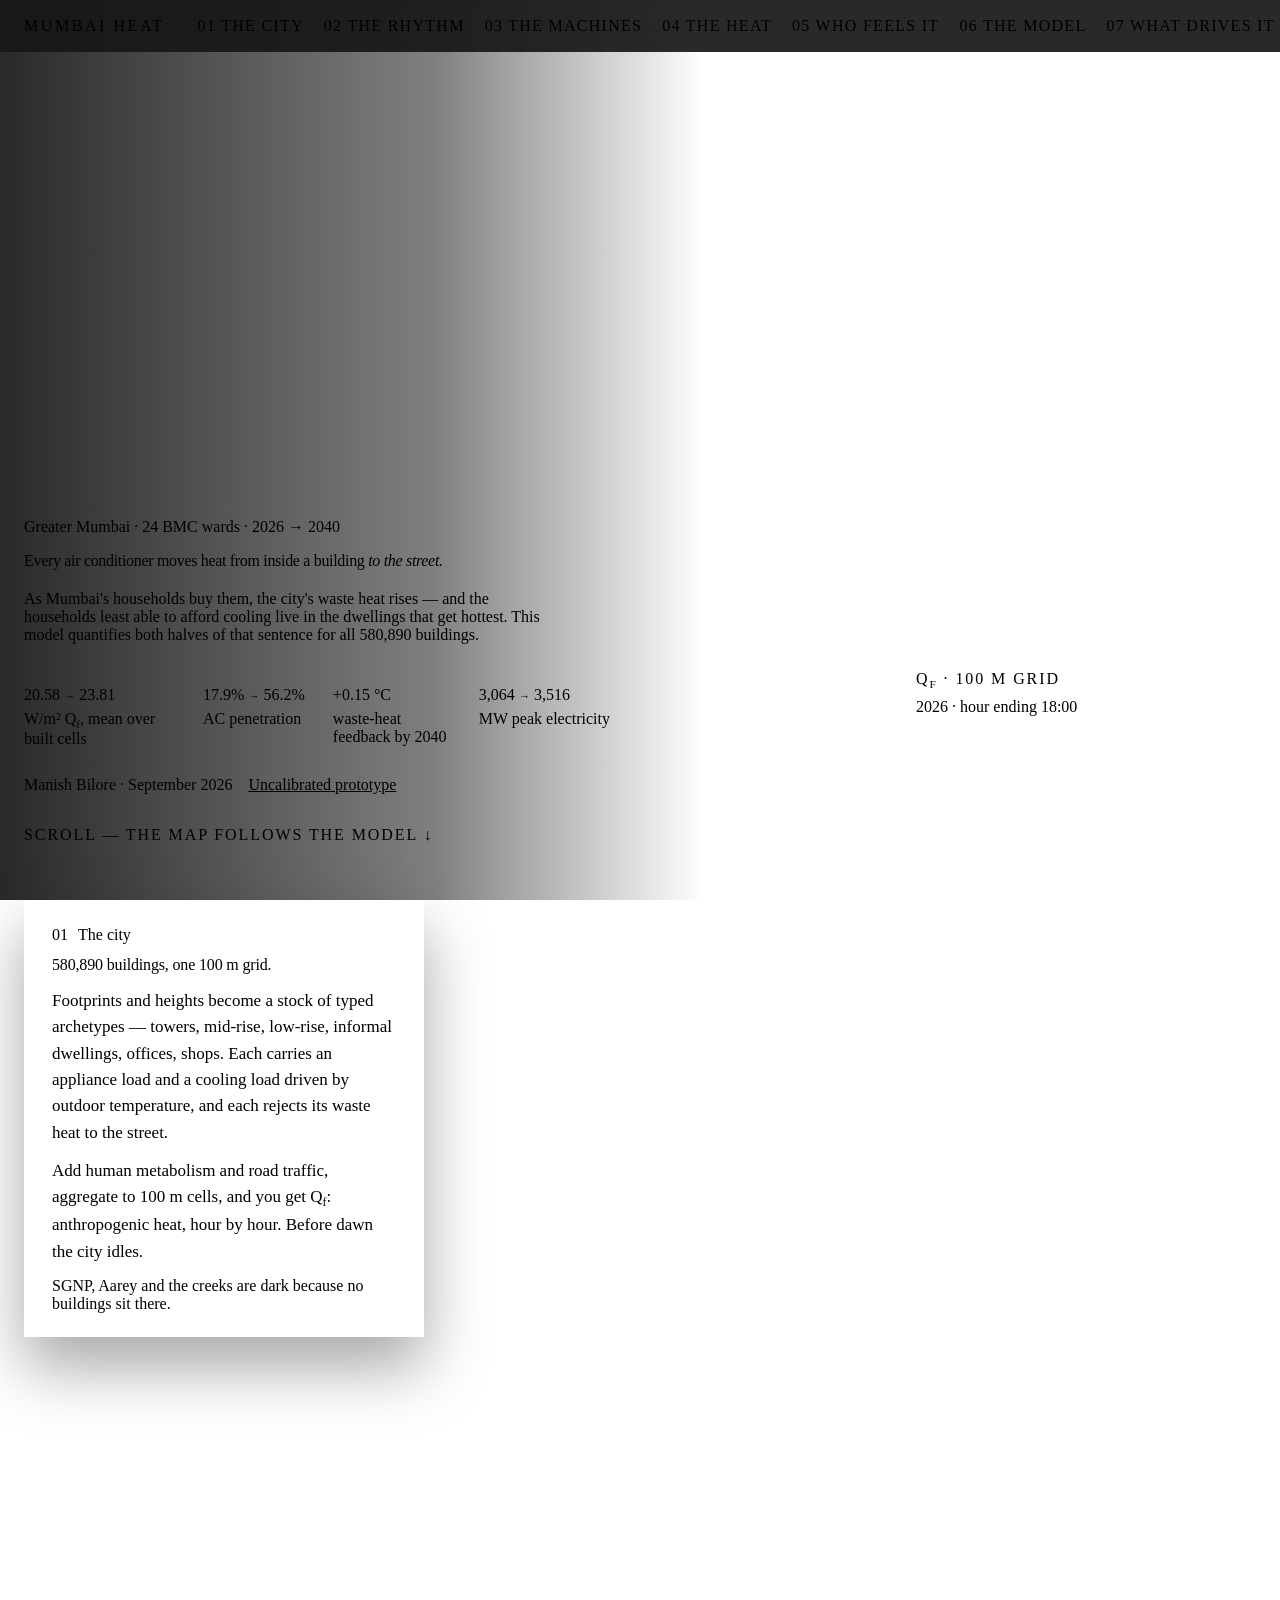
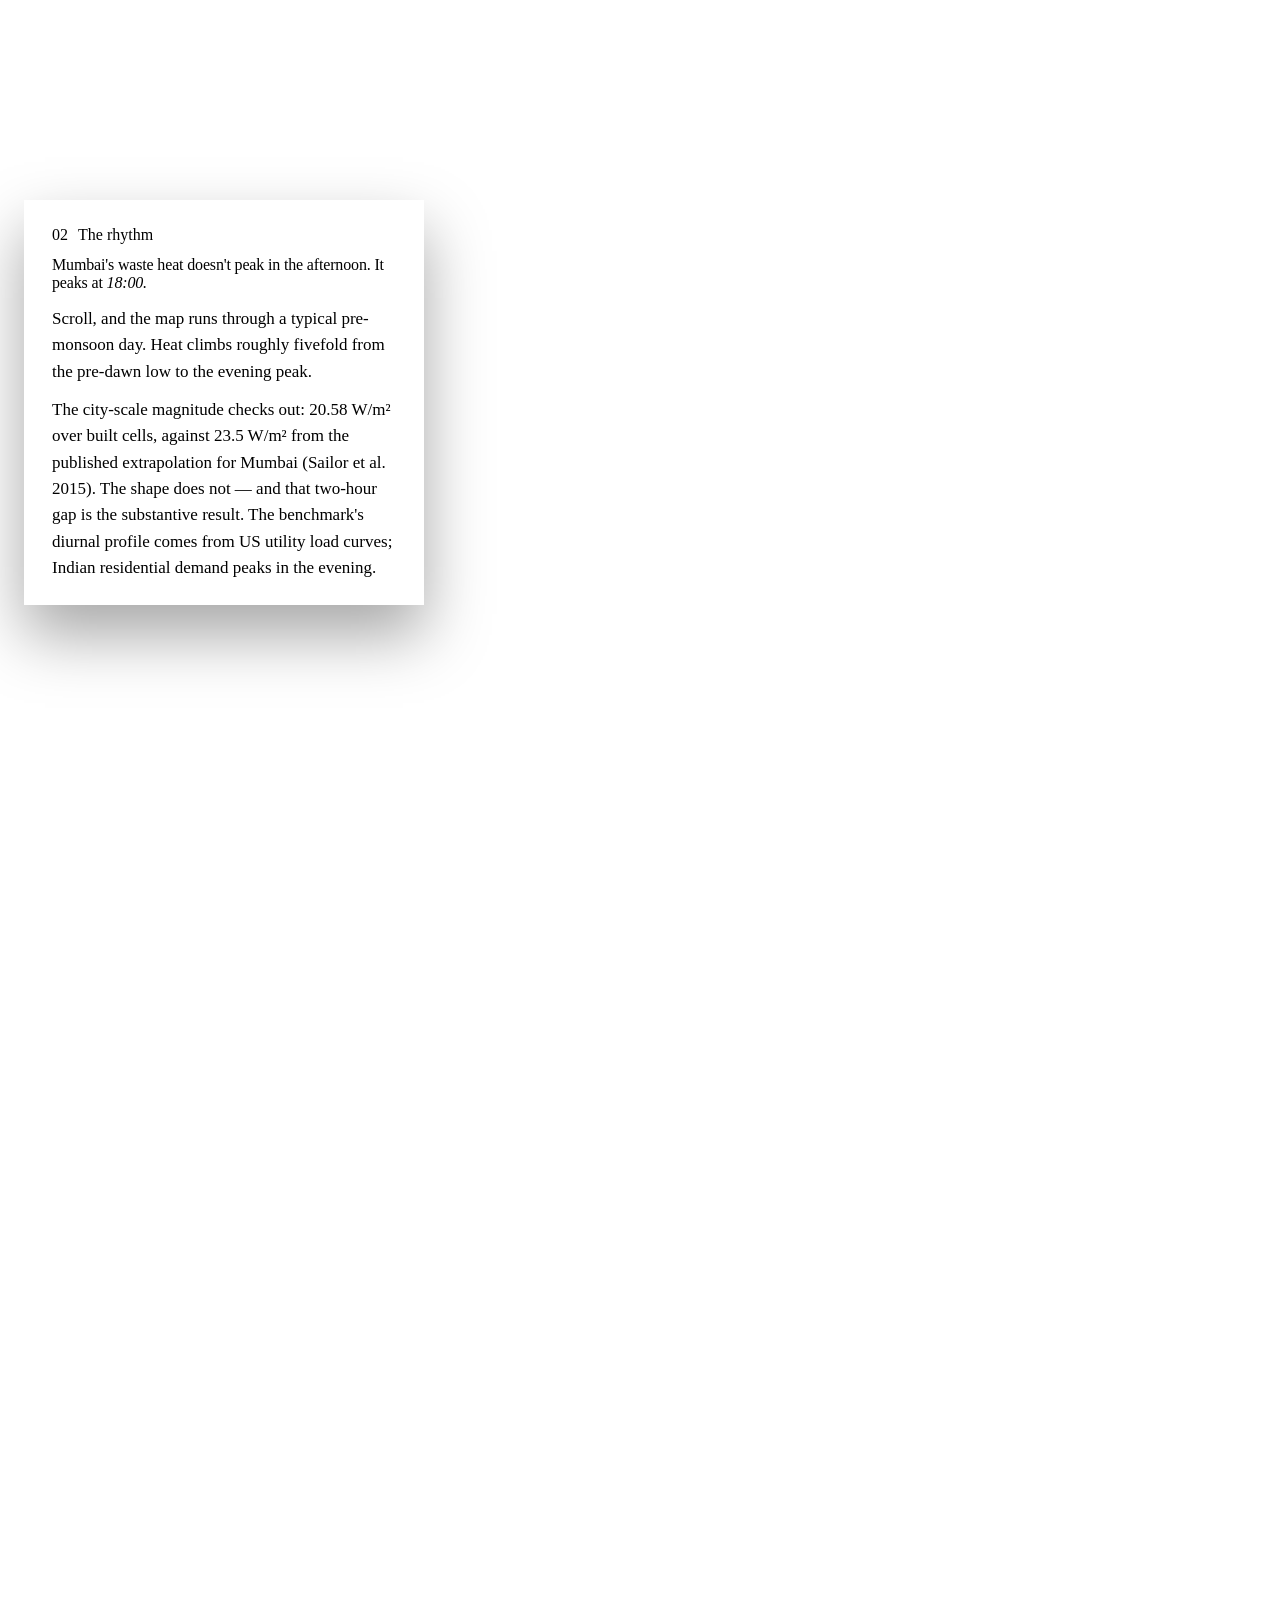
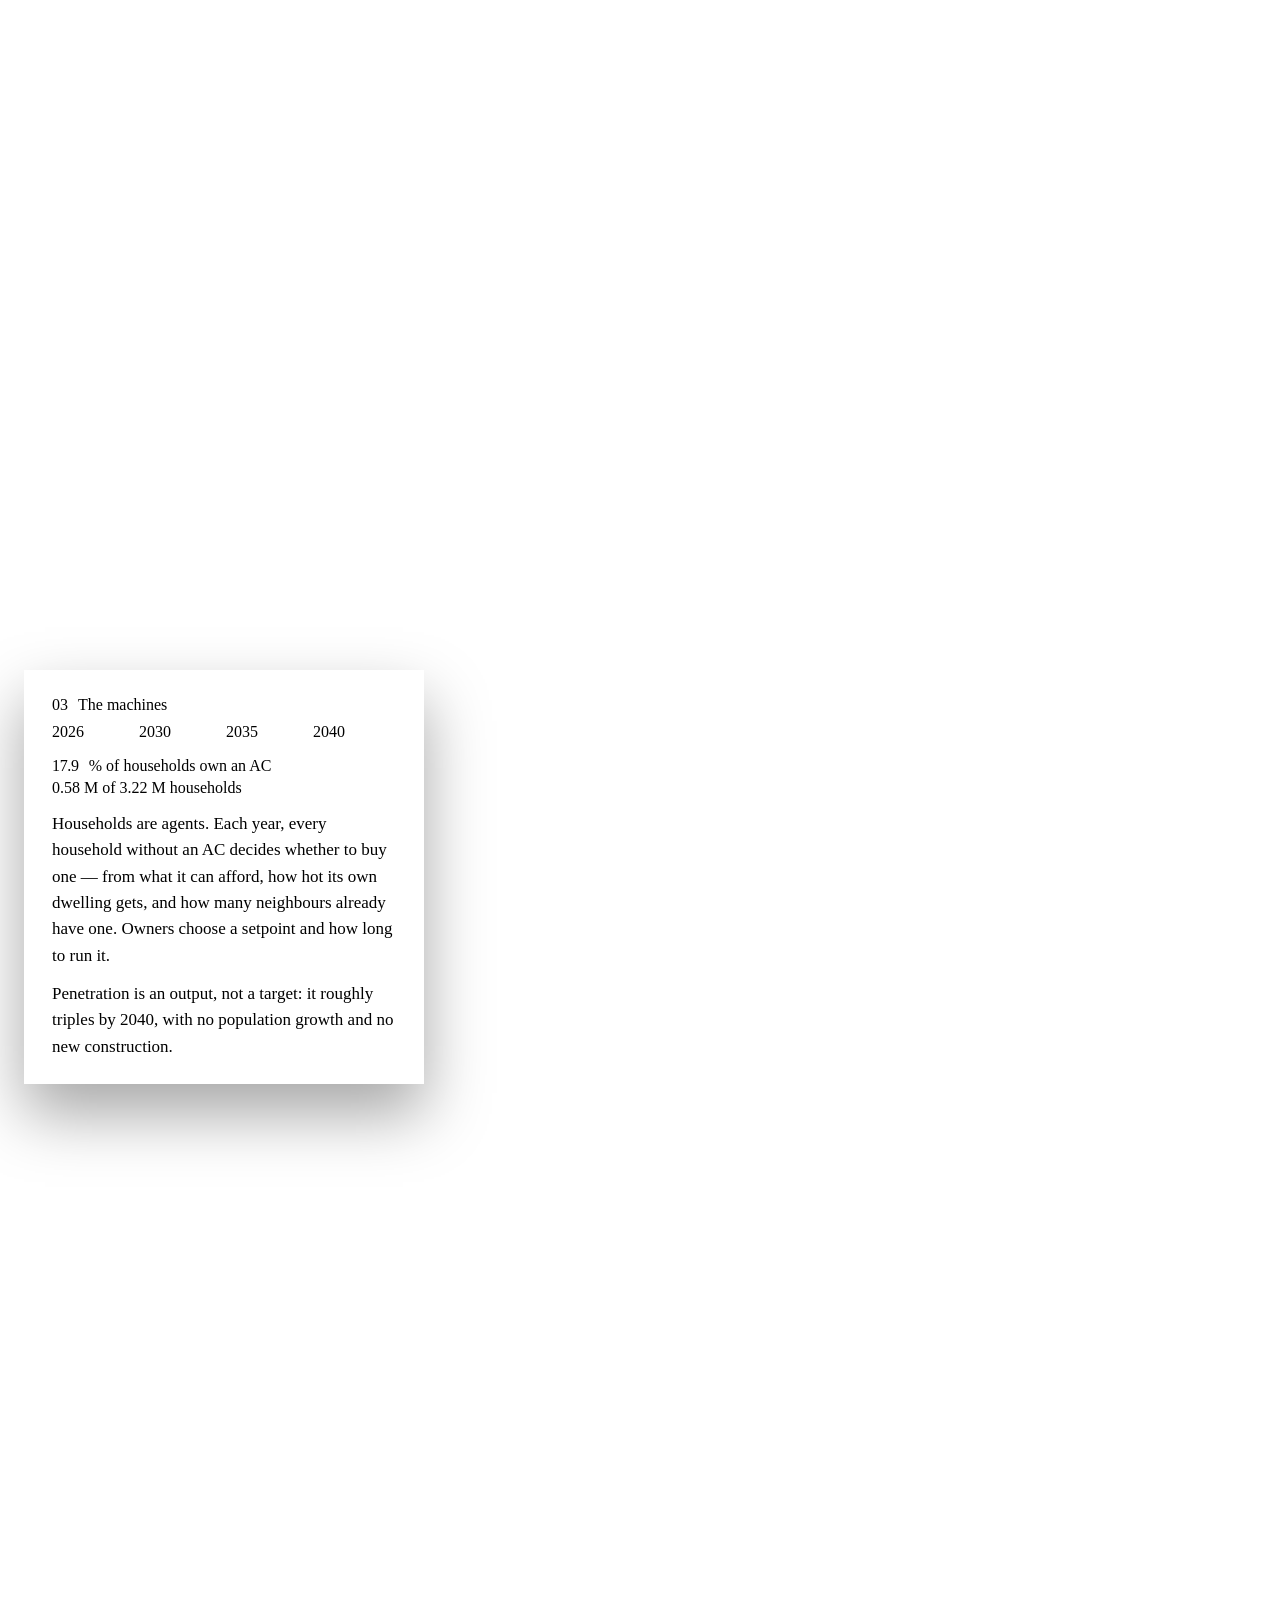
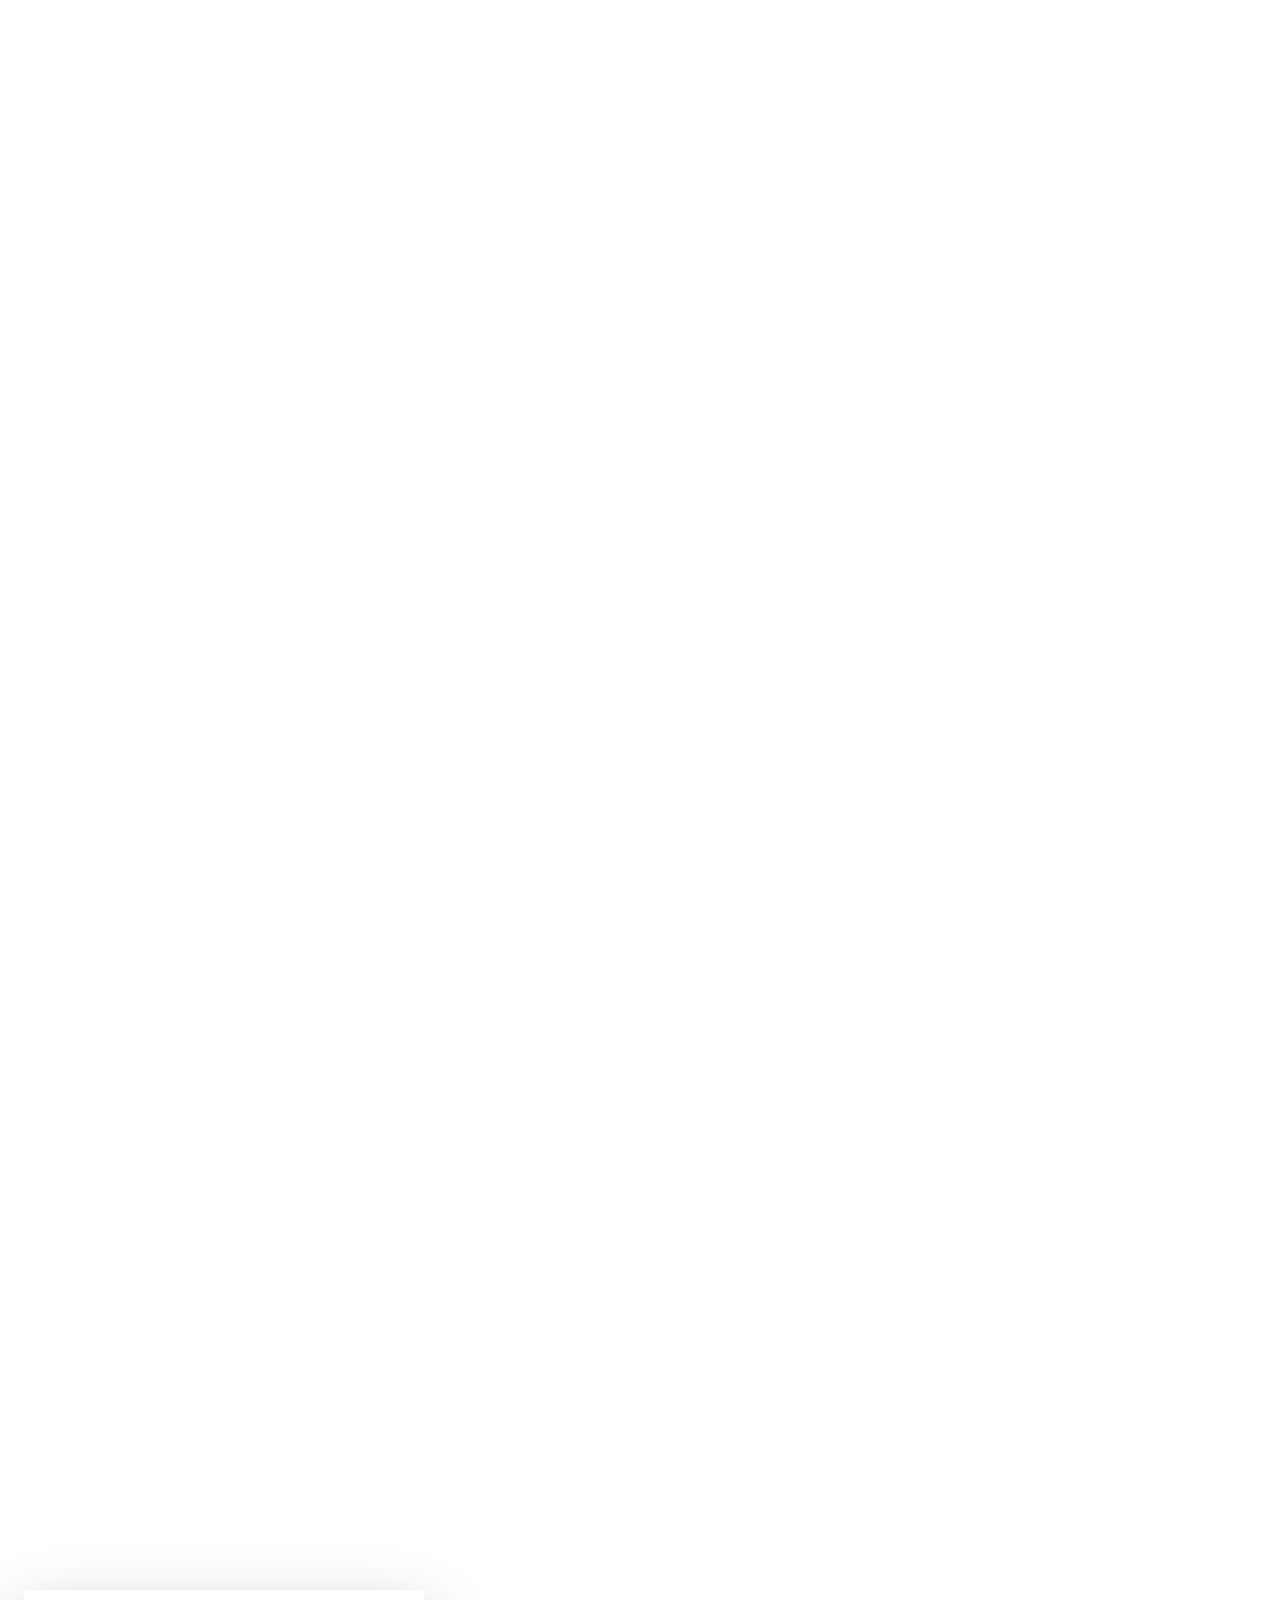
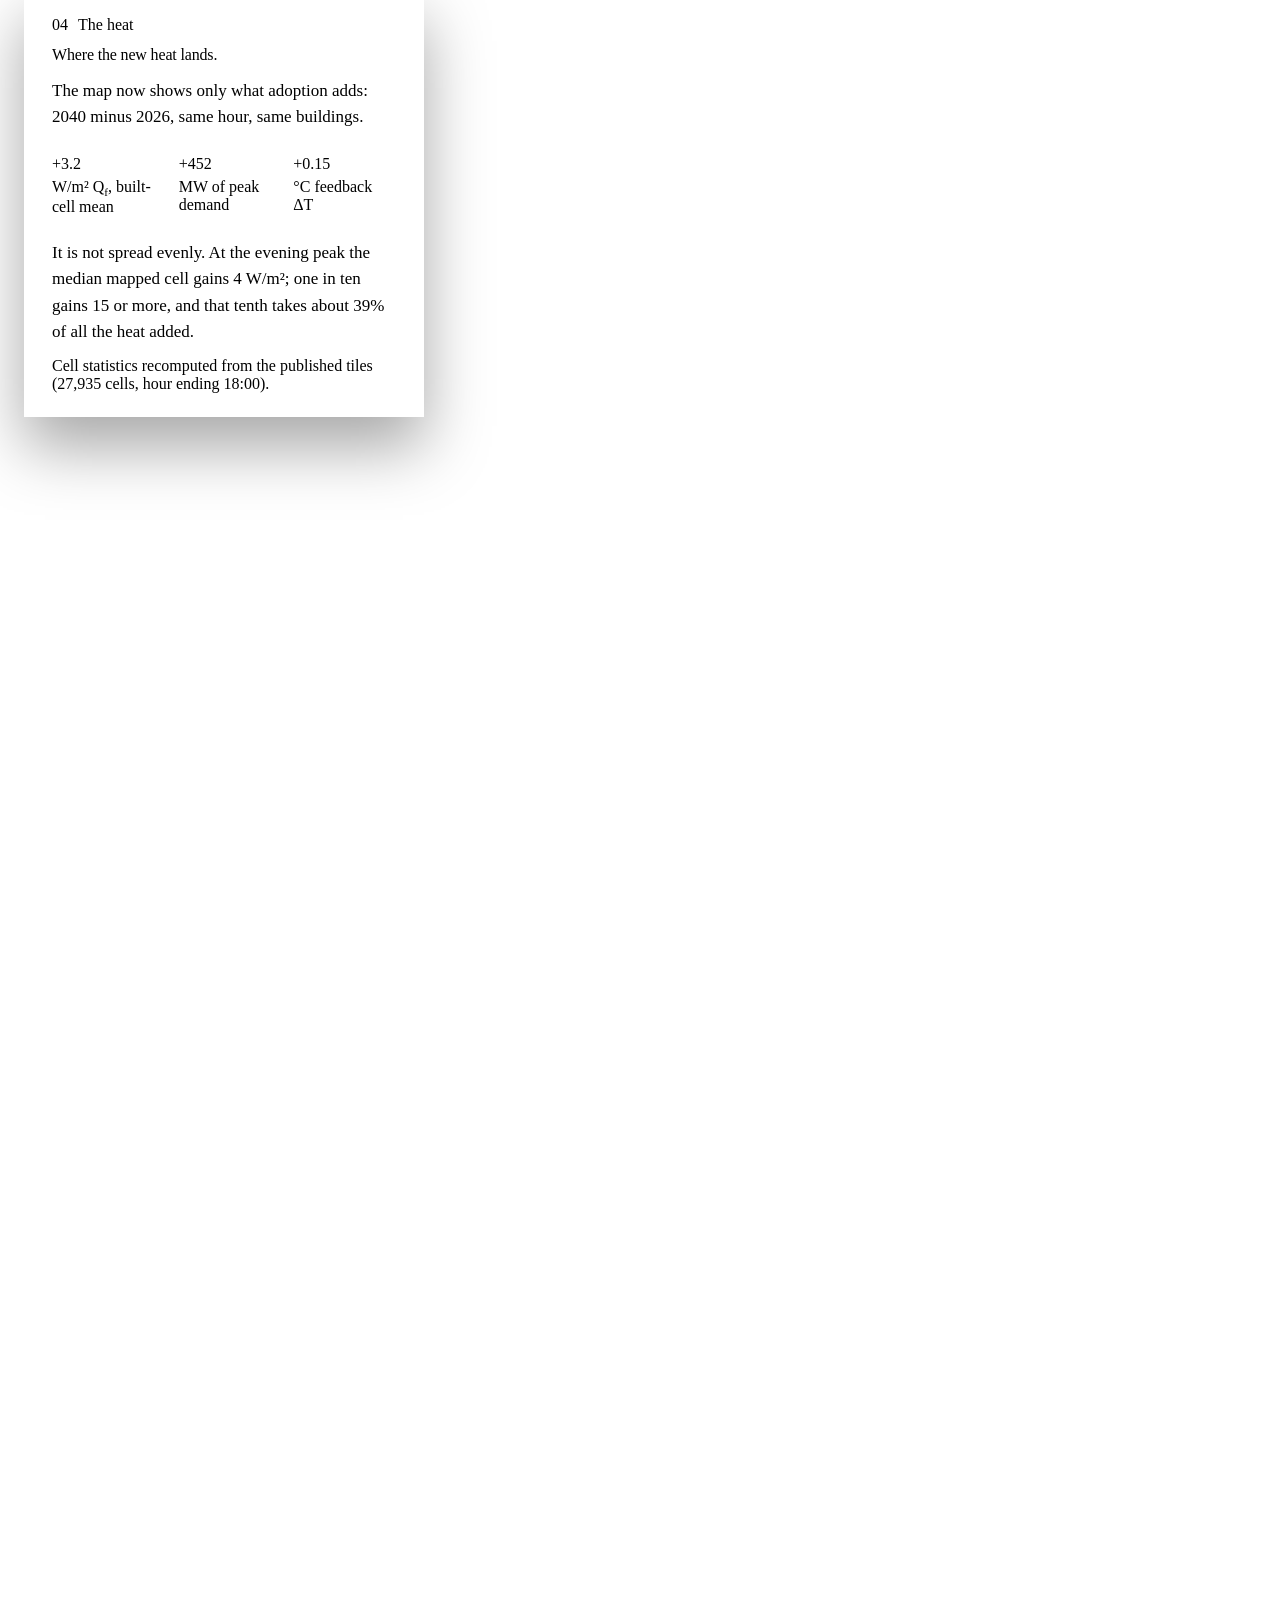
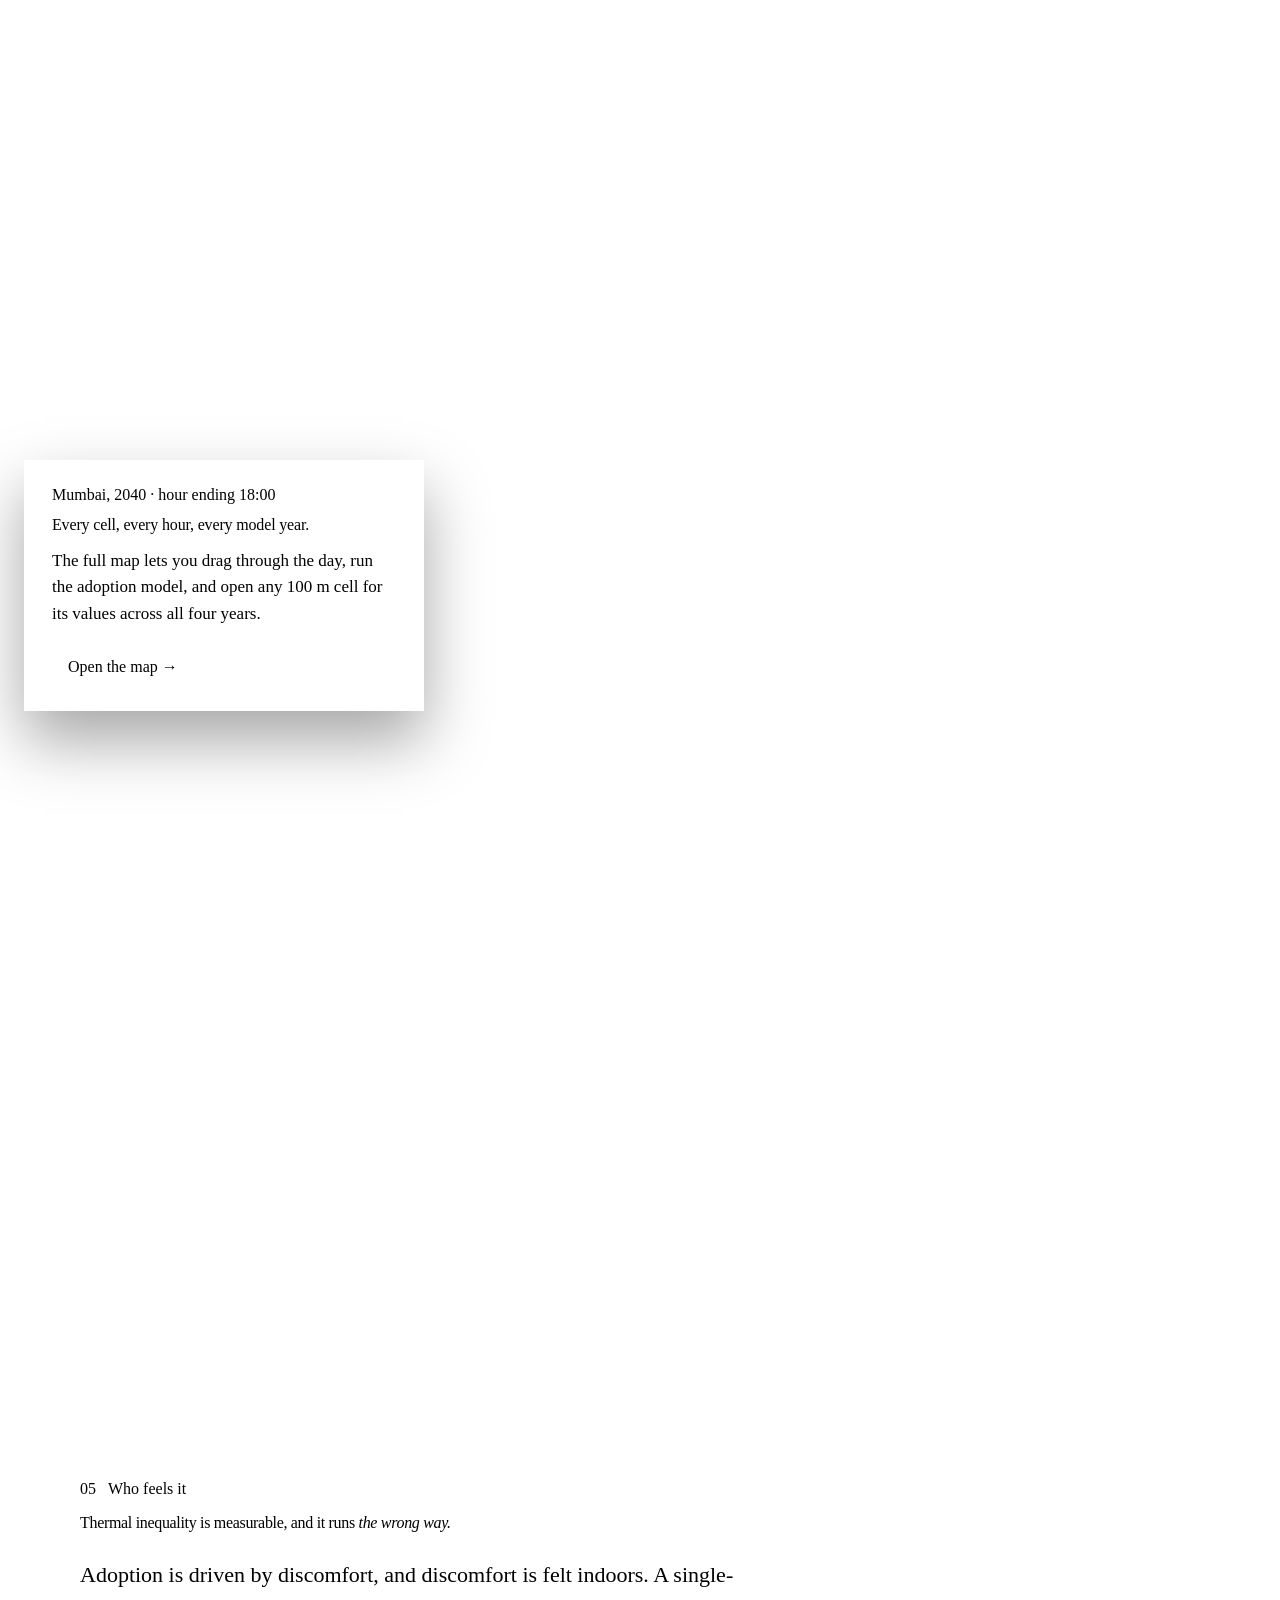
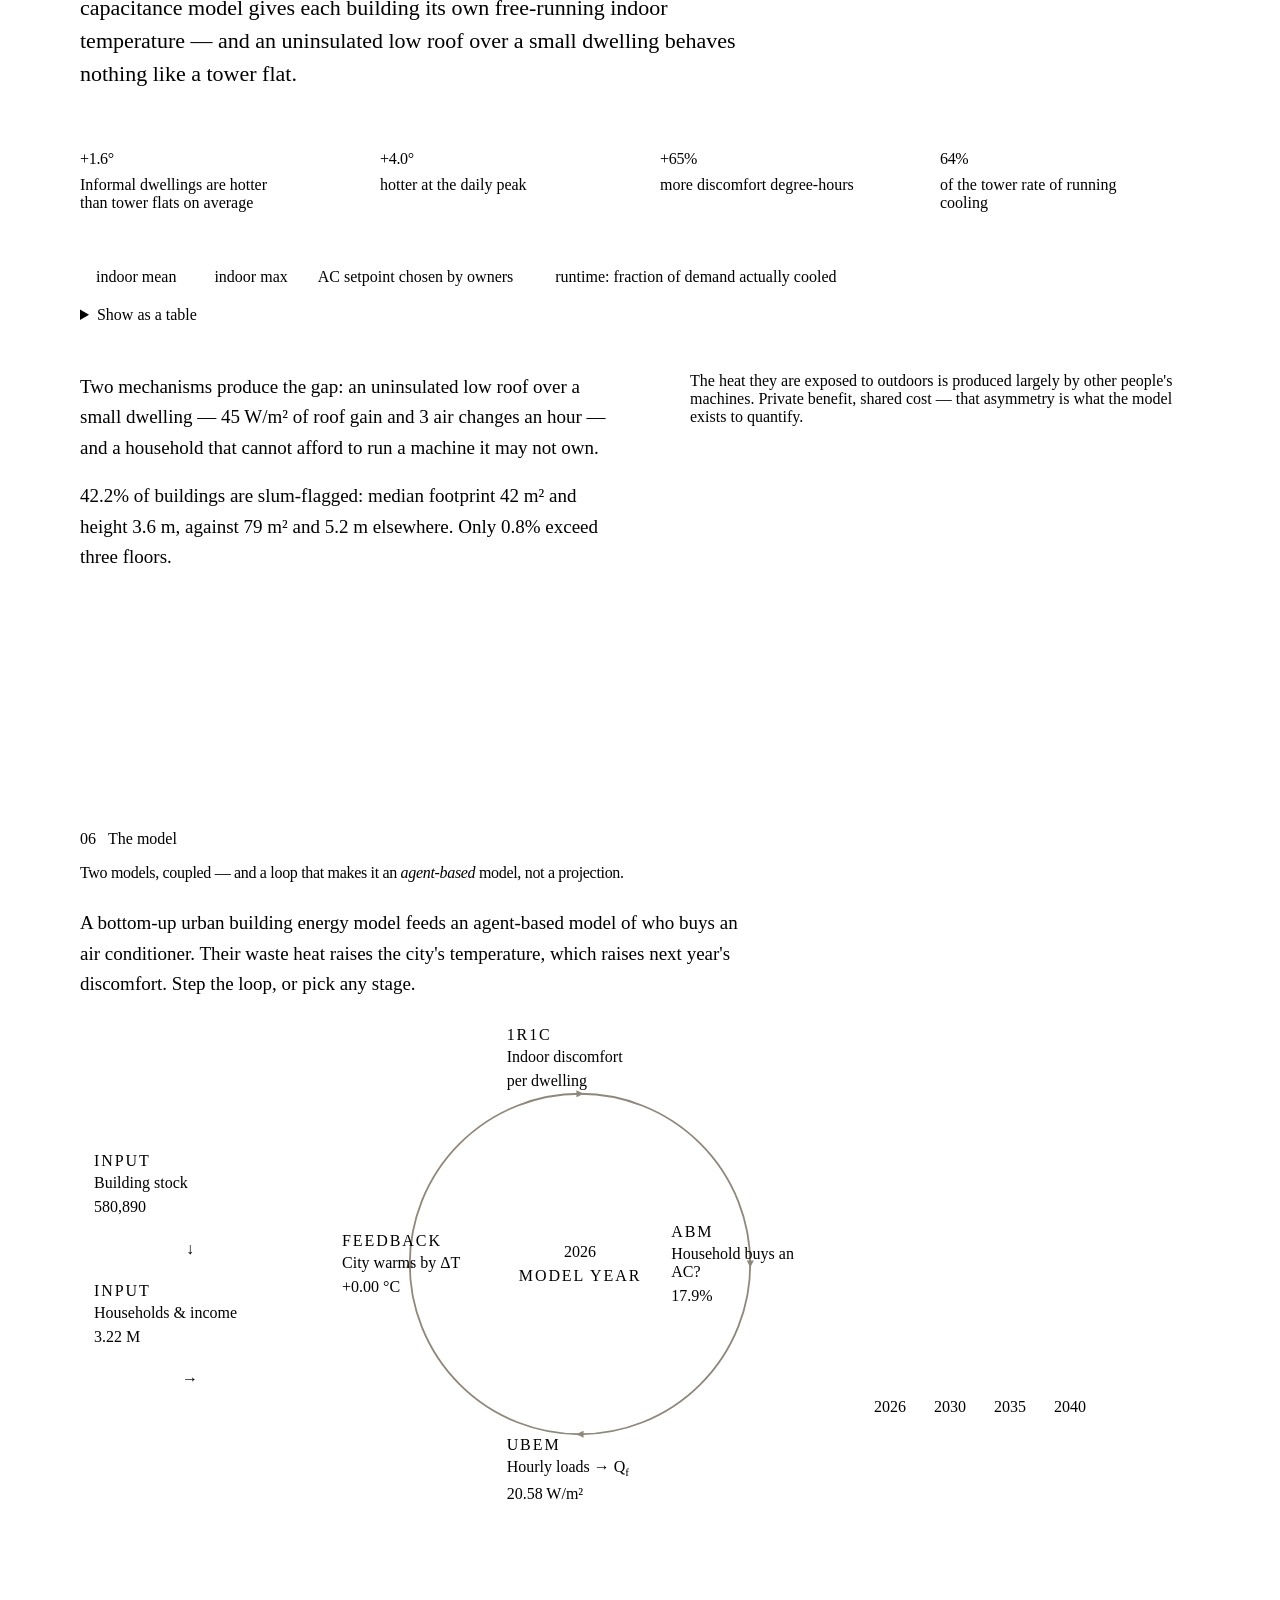
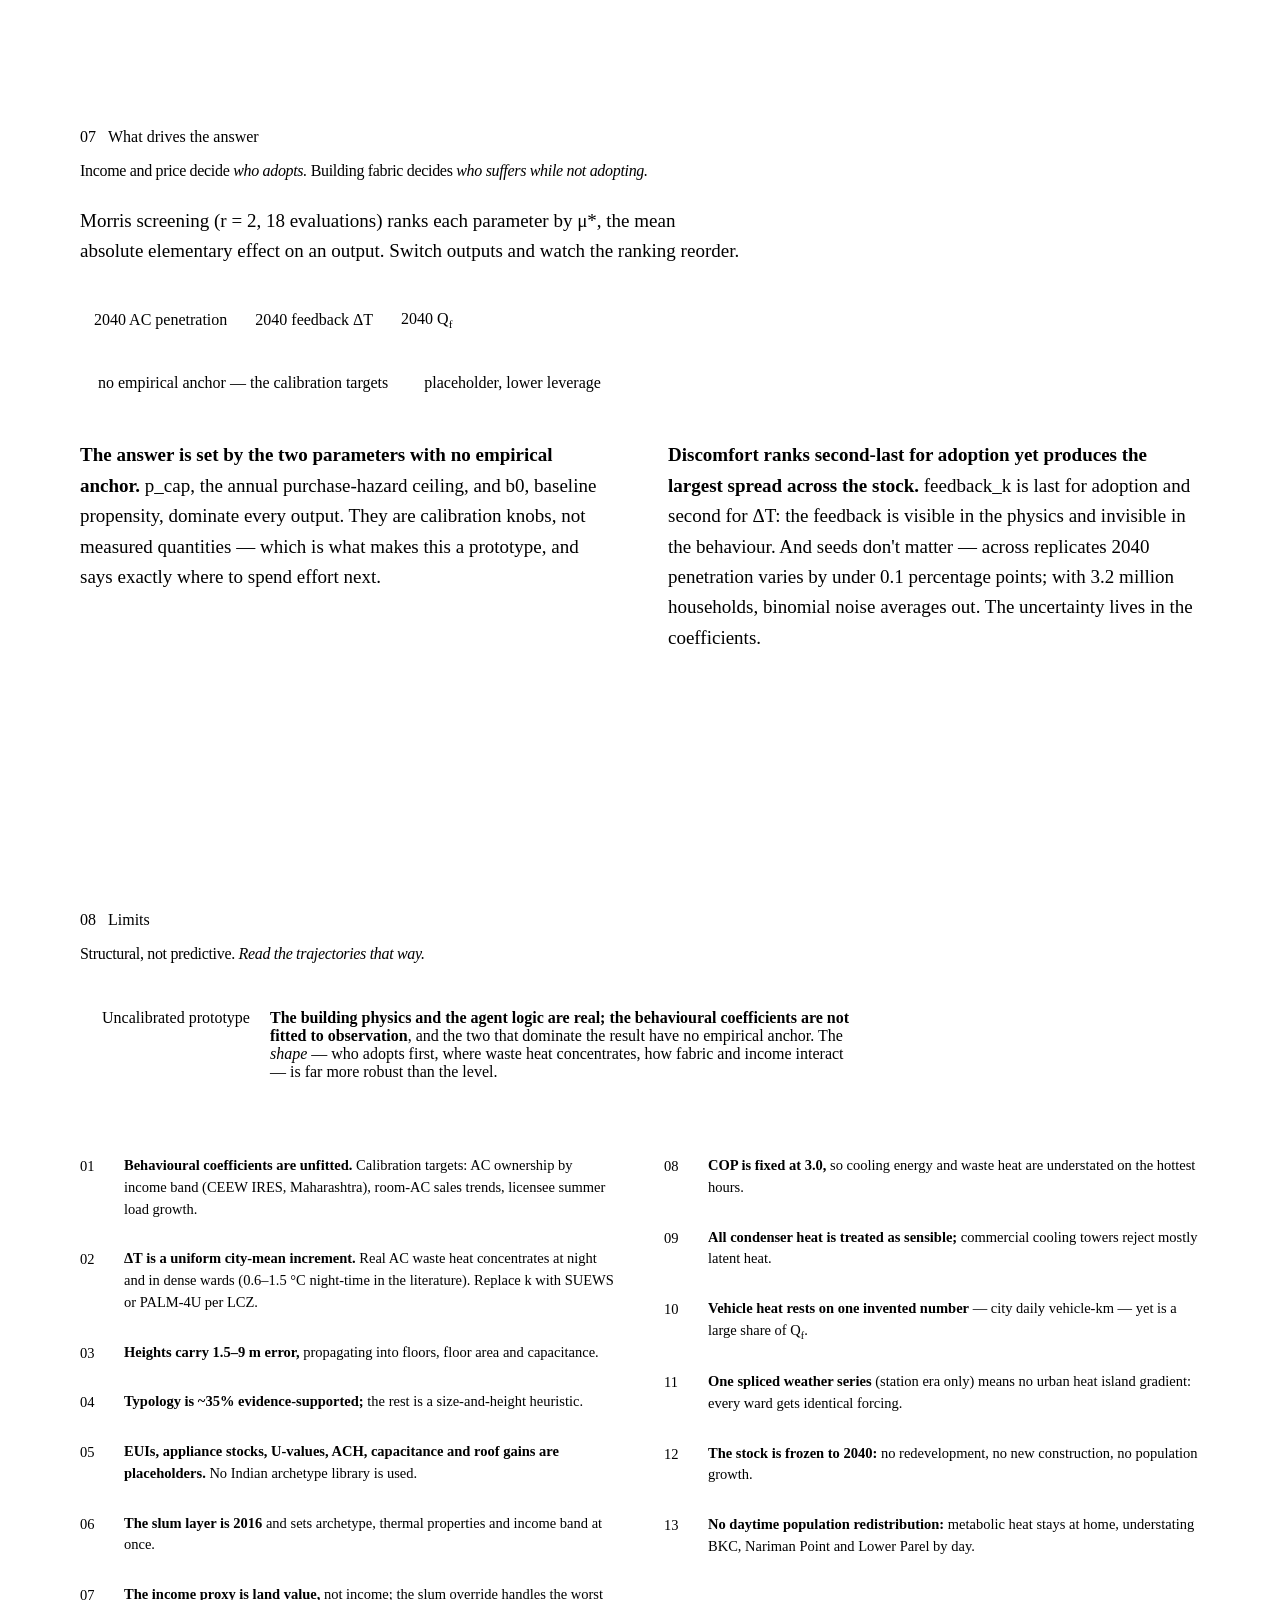
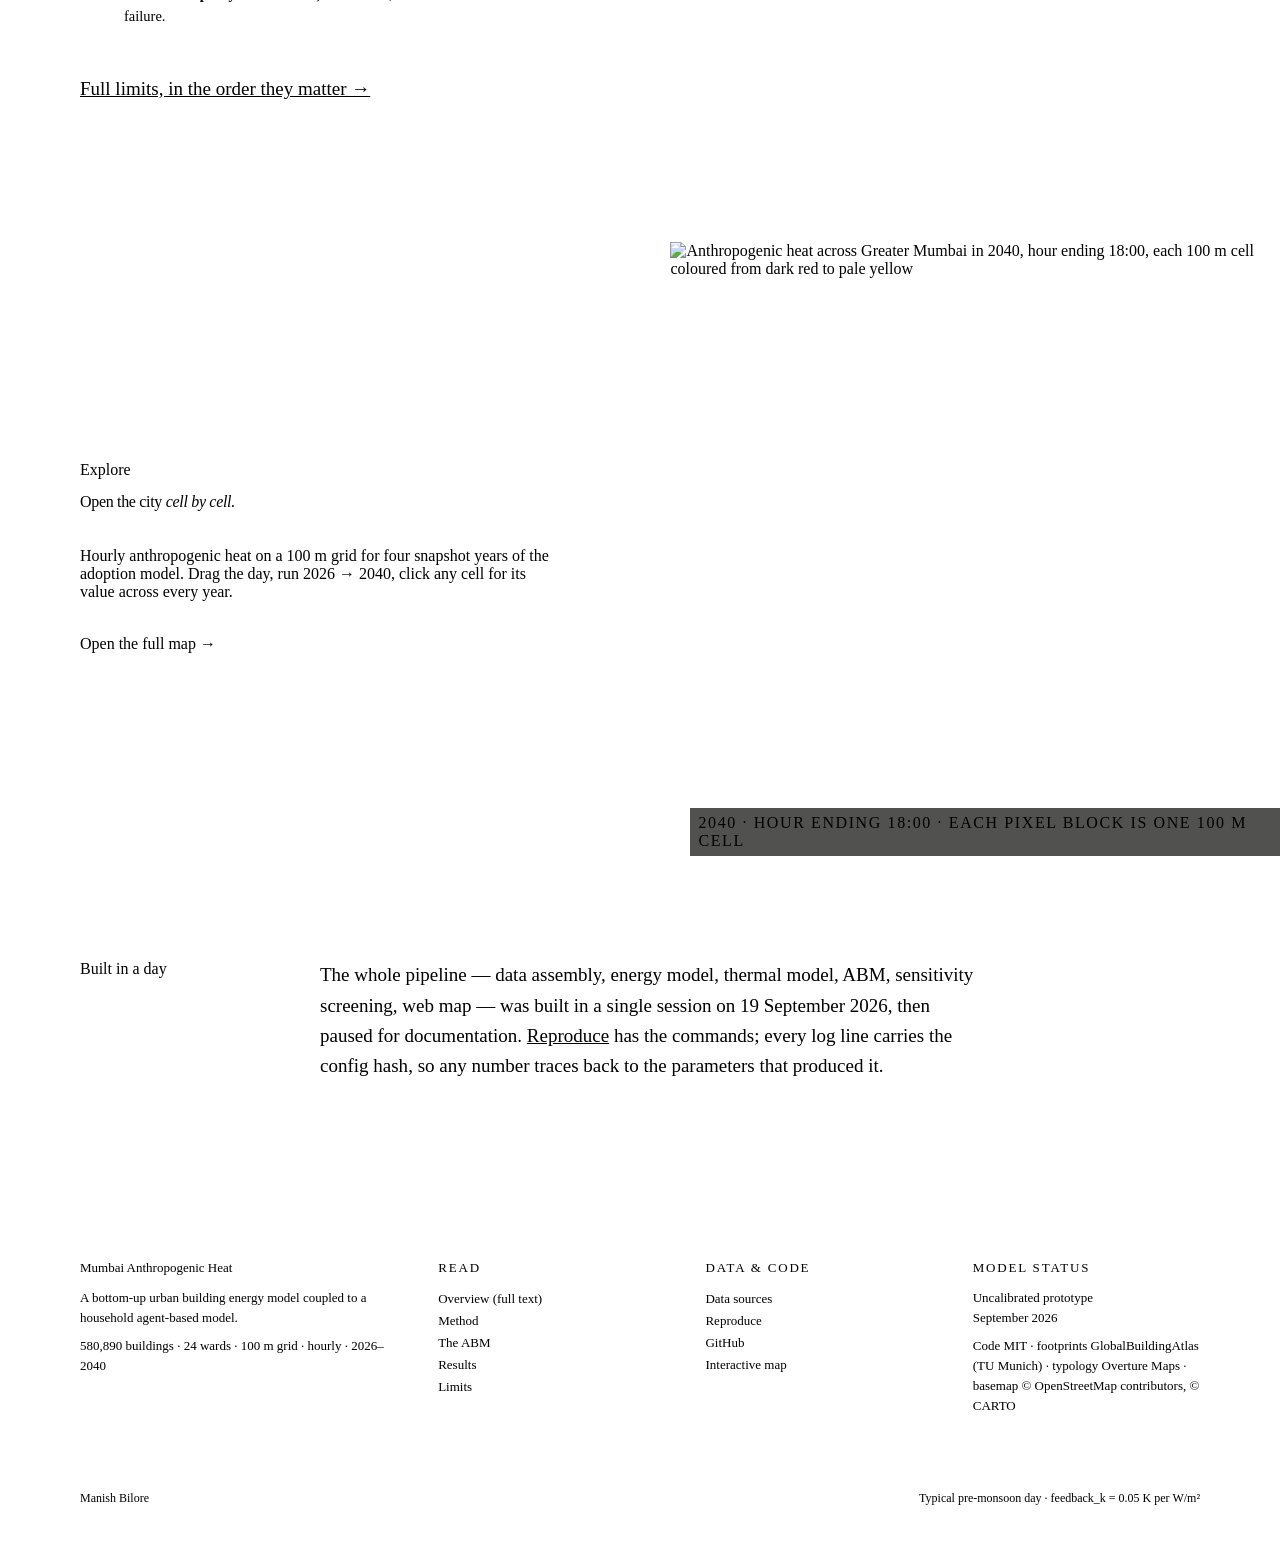
==== story/index.html @ 8808c51b "Editorial redesign: scroll story as the front page, map-first viewer - story/index.html -> docs/inde" ====
<!DOCTYPE html>
<html lang="en">
<head>
<meta charset="utf-8" />
<meta name="viewport" content="width=device-width, initial-scale=1, viewport-fit=cover" />
<title>Mumbai Heat — anthropogenic heat and air-conditioner adoption, 2026–2040</title>
<meta name="description" content="Every air conditioner moves heat from inside a building to the street. A building energy model coupled to a household agent-based model for all 580,890 buildings in Greater Mumbai." />
<meta name="theme-color" content="#171716" />
<meta property="og:title" content="Mumbai Heat" />
<meta property="og:image" content="https://manish-bilore.github.io/mumbai-anthropogenic-heat/map/poster.png" />
<meta name="twitter:card" content="summary_large_image" />
<meta property="og:description" content="Anthropogenic heat and AC adoption for 580,890 buildings in Greater Mumbai, 2026–2040. Uncalibrated prototype." />
<link href="https://unpkg.com/maplibre-gl@4.7.1/dist/maplibre-gl.css" rel="stylesheet" />
<script src="https://unpkg.com/maplibre-gl@4.7.1/dist/maplibre-gl.js"></script>
<script src="https://unpkg.com/pmtiles@3.0.6/dist/pmtiles.js"></script>
<link rel="stylesheet" href="map/heat.css" />
<script src="map/heat.js"></script>
<style>
  html { scroll-behavior: auto; }
  body { margin: 0; background: var(--paper); color: var(--ink); font: 18px/1.6 var(--serif); -webkit-font-smoothing: antialiased; }
  a { color: inherit; }
  sub { font-size: .7em; }
  ::selection { background: var(--h4); color: var(--ink); }

  /* ================= top bar ================= */
  .top { position: fixed; z-index: 30; top: 0; left: 0; right: 0; height: 52px; display: flex; align-items: center; gap: 24px;
         padding: 0 24px; background: rgba(23,23,22,.92); color: var(--paper); backdrop-filter: blur(8px);
         border-bottom: 1px solid var(--rule-dark); font-family: var(--sans); }
  .brand { font: 700 13px/1 var(--sans); letter-spacing: .16em; text-transform: uppercase; text-decoration: none; white-space: nowrap; }
  .brand span { color: var(--h3); }
  .toc { display: flex; gap: 2px; list-style: none; margin: 0; padding: 0; flex: 1; justify-content: center; }
  .toc a { display: block; text-decoration: none; font: 500 10.5px/1 var(--mono); letter-spacing: .08em; text-transform: uppercase;
           color: var(--stone); padding: 8px 9px; white-space: nowrap; }
  .toc a b { font-weight: 500; color: var(--stone-dark); margin-right: 5px; }
  .toc a:hover, .toc a.on { color: var(--paper); }
  .toc a.on b { color: var(--h3); }
  .top .explore { font: 600 12px var(--sans); text-decoration: none; background: var(--paper); color: var(--ink); padding: 8px 12px; white-space: nowrap; }
  .top .explore:hover { background: var(--h4); }
  .progress { position: absolute; left: 0; bottom: -1px; height: 2px; width: 100%; transform-origin: 0 50%; transform: scaleX(0);
              background: linear-gradient(90deg, var(--h1), var(--h2), var(--h3), var(--h4)); }

  /* ================= scrolly ================= */
  .scrolly { position: relative; background: var(--ink); color: var(--paper); }
  .sticky { position: sticky; top: 0; height: 100vh; height: 100svh; overflow: hidden; }
  #map { position: absolute; inset: 0; background: var(--ink); }
  #map .maplibregl-ctrl-attrib { background: rgba(23,23,22,.7) !important; font: 10px var(--sans); }
  #map .maplibregl-ctrl-attrib, #map .maplibregl-ctrl-attrib a { color: var(--stone) !important; }
  .scrim { position: absolute; inset: 0; pointer-events: none;
           background: linear-gradient(90deg, rgba(23,23,22,.92) 0%, rgba(23,23,22,.55) 34%, rgba(23,23,22,0) 55%); transition: opacity 600ms var(--ease); }

  .hud { position: absolute; right: 24px; bottom: 44px; width: 340px; z-index: 3; font-family: var(--sans); pointer-events: none; }
  .hud .when { font: 400 30px/1.05 var(--serif); }
  .hud .when em { color: var(--h4); }
  .hud .when small { display: block; font: 500 10.5px/1 var(--mono); letter-spacing: .12em; text-transform: uppercase; color: var(--stone); margin-bottom: 8px; }
  .hud .legend { margin-top: 14px; }
  .legend .bar { display: flex; height: 7px; }
  .legend .bar i { flex: 1; }
  .legend .ticks { position: relative; height: 13px; font: 400 9.5px var(--mono); color: var(--stone); margin-top: 3px; }
  .legend .ticks span { position: absolute; transform: translateX(-50%); }
  .legend .unit { font: 400 10px var(--mono); color: var(--stone); }
  .hud .chart { height: 120px; margin-top: 14px; color: var(--paper); opacity: 0; transform: translateY(6px); transition: opacity 400ms var(--ease), transform 400ms var(--ease); }
  .hud .chart.on { opacity: 1; transform: none; pointer-events: auto; }
  .hud .key { display: flex; gap: 14px; font: 400 10.5px var(--mono); color: var(--stone); margin-top: 6px; opacity: 0; transition: opacity 400ms; }
  .hud .key.on { opacity: 1; }
  .hud .key i { display: inline-block; width: 14px; height: 0; border-top: 2px solid; vertical-align: middle; margin-right: 6px; }

  .steps { position: relative; z-index: 4; margin-top: -100vh; margin-top: -100svh; pointer-events: none; }
  .step { position: relative; min-height: 100vh; min-height: 100svh; padding: 0 24px; }
  .step.long { min-height: 230vh; }
  .step.xlong { min-height: 280vh; }
  .card { box-sizing: border-box; pointer-events: auto; position: sticky; top: 22vh; width: 400px; max-width: 100%; margin-left: max(0px, calc((100vw - 1320px) / 2));
          background: var(--paper); color: var(--ink); padding: 26px 28px 24px; box-shadow: 0 30px 60px rgba(0,0,0,.35); }
  .card .eyebrow { color: var(--h1); display: flex; gap: 10px; }
  .card .eyebrow b { font-weight: 500; color: var(--stone); }
  .card h2 { font: 400 32px/1.08 var(--serif); letter-spacing: -.01em; margin: 12px 0 14px; font-variation-settings: "opsz" 60; }
  .card p { margin: 0 0 12px; font-size: 17px; line-height: 1.55; }
  .card p:last-child { margin-bottom: 0; }
  .card .fig { display: flex; align-items: baseline; gap: 10px; margin: 6px 0 4px; }
  .card .fig .v { font: 400 64px/0.95 var(--serif); letter-spacing: -.02em; color: var(--h1); }
  .card .fig .u { font: 500 13px var(--sans); color: var(--stone-dark); }
  .card .figcap { font: 500 12px/1.4 var(--sans); color: var(--stone-dark); margin-bottom: 14px; }
  .card .trio { display: grid; grid-template-columns: repeat(3, 1fr); border-top: 1px solid var(--rule-light); border-bottom: 1px solid var(--rule-light); margin: 14px 0; }
  .card .trio > div { padding: 10px 0; }
  .card .trio > div + div { padding-left: 12px; border-left: 1px solid var(--rule-light); }
  .card .trio .v { font: 400 26px/1 var(--serif); color: var(--h1); }
  .card .trio .k { font: 500 11px/1.3 var(--sans); color: var(--stone-dark); margin-top: 5px; }
  .yeartrack { display: grid; grid-template-columns: repeat(4, 1fr); gap: 4px; margin: 4px 0 16px; font: 500 11px var(--mono); }
  .yeartrack span { border-top: 3px solid var(--sand); padding-top: 5px; color: var(--stone); transition: border-color 300ms, color 300ms; }
  .yeartrack span.on { color: var(--ink); }
  .note { font: 400 12px/1.45 var(--sans) !important; color: var(--stone-dark); }
  .card .cta { display: inline-block; margin-top: 8px; font: 600 13px var(--sans); background: var(--ink); color: var(--paper); text-decoration: none; padding: 11px 16px; }
  .card .cta:hover { background: var(--h1); }

  /* hero */
  .hero { display: flex; flex-direction: column; justify-content: flex-end; padding: 96px 24px 56px; min-height: 100vh; min-height: 100svh; box-sizing: border-box; }
  .hero-in { pointer-events: auto; max-width: 600px; margin-left: max(0px, calc((100vw - 1320px) / 2)); }
  .hero .eyebrow { color: var(--sand); }
  .hero h1 { font: 350 clamp(38px, 4.7vw, 70px)/1.0 var(--serif); letter-spacing: -.02em; margin: 16px 0 20px; font-variation-settings: "opsz" 72; }
  .hero h1 em { font-style: italic; color: var(--h4); }
  .hero .dek { font: 400 20px/1.5 var(--serif); color: var(--sand); max-width: 540px; margin: 0 0 28px; }
  .keyline { display: grid; grid-template-columns: repeat(4, auto); gap: 0; border-top: 1px solid var(--rule-dark); max-width: 600px; }
  .keyline > div { padding: 14px 14px 0 0; }
  .keyline > div + div { padding-left: 14px; border-left: 1px solid var(--rule-dark); }
  .keyline .v { font: 400 23px/1 var(--serif); white-space: nowrap; }
  .keyline .v .to { color: var(--stone); font-size: .7em; margin: 0 4px; }
  .keyline .v b { font-weight: 400; color: var(--h4); }
  .keyline .k { font: 500 11px/1.35 var(--sans); color: var(--stone); margin-top: 6px; }
  .byline { margin-top: 28px; font: 400 12px var(--sans); color: var(--stone); display: flex; gap: 16px; align-items: center; flex-wrap: wrap; }
  .cue { font: 500 11px var(--mono); letter-spacing: .12em; text-transform: uppercase; color: var(--sand); margin-top: 32px; }

  /* ================= paper sections ================= */
  .sec { padding: 120px 24px; border-top: 1px solid var(--rule-light); }
  .sec.ink { background: var(--ink); color: var(--paper); border-top: 0; }
  .wrap { max-width: 1120px; margin: 0 auto; }
  .col { max-width: 660px; }
  .sec .eyebrow { color: var(--h1); display: flex; gap: 12px; }
  .sec .eyebrow b { font-weight: 500; color: var(--stone); }
  .sec.ink .eyebrow { color: var(--h3); }
  .sec h2 { font: 350 clamp(34px, 4.2vw, 58px)/1.02 var(--serif); letter-spacing: -.02em; margin: 16px 0 26px; max-width: 900px; font-variation-settings: "opsz" 72; }
  .sec h2 em { font-style: italic; color: var(--h1); }
  .sec.ink h2 em { color: var(--h4); }
  .sec p { margin: 0 0 18px; font-size: 19px; line-height: 1.6; }
  .sec .lede { font-size: 22px; line-height: 1.5; }
  .muted { color: var(--stone-dark); }
  .sec.ink .muted { color: var(--stone); }
  code, .mono { font: 400 .82em var(--mono); }

  .bigstats { display: grid; grid-template-columns: repeat(4, 1fr); margin: 44px 0 56px; border-top: 2px solid var(--ink); }
  .bigstats > div { padding: 16px 20px 0 0; }
  .bigstats > div + div { padding-left: 20px; border-left: 1px solid var(--rule-light); }
  .bigstats .v { font: 350 60px/0.95 var(--serif); letter-spacing: -.02em; color: var(--h1); }
  .bigstats .k { font: 500 13px/1.4 var(--sans); color: var(--stone-dark); margin-top: 8px; max-width: 200px; }

  /* inequality chart */
  .ineq { font-family: var(--sans); font-size: 13px; }
  .ineq .head, .ineq .row { display: grid; grid-template-columns: 170px minmax(0, 1fr) 150px 120px; gap: 24px; align-items: center; }
  .ineq .head { font: 500 10.5px/1.3 var(--mono); letter-spacing: .1em; text-transform: uppercase; color: var(--stone-dark); padding-bottom: 10px; border-bottom: 1px solid var(--ink); }
  .ineq .row { padding: 14px 0; border-bottom: 1px solid var(--rule-light); cursor: default; }
  .ineq .row:hover { background: rgba(217,203,181,.25); }
  .ineq .name { display: flex; align-items: center; gap: 12px; }
  .ineq .name svg { width: 34px; height: 34px; flex: none; }
  .ineq .name b { display: block; font-weight: 600; font-size: 14px; }
  .ineq .name span { color: var(--stone-dark); font: 400 11px var(--mono); }
  .strip { position: relative; height: 34px; }
  .strip .range { position: absolute; top: 14px; height: 6px; background: linear-gradient(90deg, var(--h3), var(--h1)); }
  .strip .dot { position: absolute; top: 11px; width: 12px; height: 12px; border-radius: 50%; margin-left: -6px; border: 2px solid var(--paper); box-sizing: border-box; }
  .strip .dot.mean { background: var(--h3); }
  .strip .dot.max { background: var(--h1); }
  .strip .sp { position: absolute; top: 6px; height: 22px; width: 2px; margin-left: -1px; background: var(--sea); }
  .strip .lbl { position: absolute; top: -2px; font: 500 10.5px var(--mono); color: var(--stone-dark); transform: translateX(-50%); white-space: nowrap; }
  .axisrow { display: grid; grid-template-columns: 170px minmax(0, 1fr) 150px 120px; gap: 24px; }
  .axisrow .ax { position: relative; height: 22px; font: 400 10.5px var(--mono); color: var(--stone-dark); }
  .axisrow .ax span { position: absolute; top: 6px; transform: translateX(-50%); }
  .hbar { display: flex; align-items: center; gap: 8px; }
  .hbar .t { flex: 1; height: 8px; background: rgba(23,23,22,.07); }
  .hbar .f { height: 100%; background: var(--h1); border-radius: 0 2px 2px 0; }
  .hbar .n { font: 500 12px var(--mono); min-width: 46px; text-align: right; }
  .hbar.run .f { background: var(--sea); }
  .ineq-key { display: flex; gap: 22px; flex-wrap: wrap; font: 400 12px var(--sans); color: var(--stone-dark); margin-top: 16px; }
  .ineq-key i { display: inline-block; vertical-align: middle; margin-right: 6px; }
  details.table { margin-top: 20px; font: 400 13px var(--sans); }
  details.table summary { cursor: pointer; color: var(--stone-dark); }
  details.table table { border-collapse: collapse; margin-top: 10px; width: 100%; max-width: 760px; }
  details.table th, details.table td { text-align: right; padding: 6px 10px; border-bottom: 1px solid var(--rule-light); font-variant-numeric: tabular-nums; }
  details.table th:first-child, details.table td:first-child { text-align: left; }

  .twocol { display: grid; grid-template-columns: minmax(0, 1fr) minmax(0, 1fr); gap: 56px; margin-top: 48px; }
  .pull { font: 400 26px/1.35 var(--serif); border-left: 3px solid var(--h2); padding-left: 22px; margin: 0; }

  /* loop diagram */
  .loop { display: grid; grid-template-columns: 220px minmax(0, 1fr) 340px; gap: 56px; align-items: center; margin-top: 40px; font-family: var(--sans); }
  .intake { display: flex; flex-direction: column; gap: 12px; }
  .node { all: unset; box-sizing: border-box; cursor: pointer; display: block; border: 1px solid var(--rule-dark); padding: 12px 14px; background: var(--ink-2); transition: border-color 200ms, background 200ms; }
  .node:hover, .node[aria-pressed="true"] { border-color: var(--h3); background: var(--ink-3); }
  .node:focus-visible { outline: 2px solid var(--h4); outline-offset: 2px; }
  .node .n { font: 500 10px var(--mono); letter-spacing: .12em; color: var(--stone); text-transform: uppercase; }
  .node .t { display: block; font: 600 14px/1.25 var(--sans); margin-top: 4px; color: var(--paper); }
  .node .val { display: block; font: 400 20px/1.1 var(--serif); color: var(--h4); margin-top: 6px; }
  .intake .am { display: none; }
  .intake .arrow { text-align: center; color: var(--stone); font: 400 14px var(--mono); }
  .ring { position: relative; aspect-ratio: 1 / 1; max-width: 460px; width: 100%; margin: 0 auto; }
  .ring svg { position: absolute; inset: 0; width: 100%; height: 100%; overflow: visible; }
  .ring .node { position: absolute; width: 39%; }
  .ring .p0 { left: 50%; top: 0; transform: translate(-50%, -30%); }
  .ring .p1 { right: 0; top: 50%; transform: translate(16%, -50%); }
  .ring .p2 { left: 50%; bottom: 0; transform: translate(-50%, 30%); }
  .ring .p3 { left: 0; top: 50%; transform: translate(-16%, -50%); }
  .ring .mid { position: absolute; left: 50%; top: 50%; transform: translate(-50%, -50%); text-align: center; }
  .ring .mid .y { font: 350 44px/1 var(--serif); color: var(--paper); }
  .ring .mid .l { font: 500 10px var(--mono); letter-spacing: .12em; text-transform: uppercase; color: var(--stone); margin-top: 6px; }
  .loopctl { display: flex; gap: 0; margin-top: 12px; border: 1px solid var(--rule-dark); width: max-content; }
  .loopctl button { all: unset; cursor: pointer; padding: 8px 14px; font: 500 12px var(--sans); color: var(--sand); }
  .loopctl button + button { border-left: 1px solid var(--rule-dark); }
  .loopctl button[aria-pressed="true"] { background: var(--paper); color: var(--ink); }
  .loopctl button:focus-visible { outline: 2px solid var(--h4); outline-offset: -2px; }
  .detail { border-top: 2px solid var(--h3); padding-top: 14px; min-height: 260px; }
  .detail .n { font: 500 10.5px var(--mono); letter-spacing: .12em; text-transform: uppercase; color: var(--h3); }
  .detail h3 { font: 400 26px/1.15 var(--serif); margin: 8px 0 12px; }
  .detail p { font: 400 15px/1.55 var(--sans) !important; color: var(--sand); margin: 0 0 12px !important; }
  .detail pre { font: 400 11.5px/1.6 var(--mono); color: var(--paper); background: var(--ink-2); padding: 10px 12px; margin: 0; white-space: pre; overflow-x: auto; border-left: 2px solid var(--h2); }

  /* morris */
  .morris { margin-top: 36px; font-family: var(--sans); }
  .seg { display: inline-flex; border: 1px solid var(--rule-light); margin-bottom: 22px; flex-wrap: wrap; }
  .seg button { all: unset; cursor: pointer; padding: 8px 14px; font: 500 12.5px var(--sans); color: var(--stone-dark); }
  .seg button + button { border-left: 1px solid var(--rule-light); }
  .seg button[aria-pressed="true"] { background: var(--ink); color: var(--paper); }
  .seg button:focus-visible { outline: 2px solid var(--h2); outline-offset: -2px; }
  .mbars { position: relative; }
  .mbar { position: absolute; left: 0; right: 0; height: 36px; display: grid; grid-template-columns: 250px minmax(0, 1fr) 60px; gap: 16px; align-items: center;
          transition: transform 650ms var(--ease); }
  .mbar .lab { font: 500 13px var(--sans); display: flex; flex-direction: column; }
  .mbar .lab code { font: 500 12.5px var(--mono); }
  .mbar .lab small { font: 400 11.5px var(--sans); color: var(--stone-dark); }
  .mbar .track { height: 12px; }
  .mbar .fill { height: 100%; background: var(--sand); border-radius: 0 3px 3px 0; transition: width 650ms var(--ease); }
  .mbar.anchorless .fill { background: var(--h1); }
  .mbar .n { font: 500 12.5px var(--mono); text-align: right; }
  .mkey { font: 400 12px var(--sans); color: var(--stone-dark); margin-top: 14px; display: flex; gap: 18px; flex-wrap: wrap; }
  .mkey i { display: inline-block; width: 12px; height: 10px; vertical-align: middle; margin-right: 6px; }

  /* limits */
  .limits { counter-reset: lim; columns: 2; column-gap: 48px; list-style: none; padding: 0; margin: 40px 0 0; font-family: var(--sans); }
  .limits li { break-inside: avoid; padding: 14px 0 14px 44px; border-top: 1px solid var(--rule-dark); position: relative; font-size: 14.5px; line-height: 1.5; color: var(--sand); }
  .limits li::before { counter-increment: lim; content: counter(lim, decimal-leading-zero); position: absolute; left: 0; top: 15px; font: 500 12px var(--mono); color: var(--h3); }
  .limits li b { color: var(--paper); font-weight: 600; }
  .statusbox { display: flex; gap: 20px; align-items: flex-start; border: 1px solid var(--h4); padding: 20px 22px; margin-top: 8px; max-width: 760px; }
  .statusbox .status-badge { flex: none; }
  .statusbox p { margin: 0 !important; font: 400 16px/1.55 var(--sans) !important; color: var(--sand); }
  .statusbox p b { color: var(--paper); }

  /* explore + footer */
  .explore-sec { padding: 0; background: var(--ink); color: var(--paper); position: relative; }
  .explore-link { display: grid; grid-template-columns: minmax(0, 1.1fr) minmax(0, 1fr); min-height: 70vh; text-decoration: none; color: inherit; }
  .explore-link .txt { padding: 110px 24px 110px max(24px, calc((100vw - 1120px) / 2)); display: flex; flex-direction: column; justify-content: center; }
  .explore-link h2 { font: 350 clamp(40px, 5vw, 72px)/1 var(--serif); letter-spacing: -.02em; margin: 14px 0 20px; }
  .explore-link h2 em { color: var(--h4); }
  .explore-link p { font: 400 18px/1.55 var(--serif); color: var(--sand); max-width: 480px; }
  .explore-link .go { font: 600 14px var(--sans); margin-top: 18px; display: inline-flex; gap: 10px; align-items: center; color: var(--h4); }
  .explore-link:hover .go { text-decoration: underline; text-underline-offset: 4px; }
  .poster { margin: 0; position: relative; overflow: hidden; background: var(--ink); min-height: 560px; }
  .poster img { position: absolute; inset: 0; width: 100%; height: 100%; object-fit: cover; object-position: 50% 62%; transition: transform 1.2s var(--ease); }
  .explore-link:hover .poster img { transform: scale(1.04); }
  .poster figcaption { position: absolute; left: 20px; bottom: 16px; font: 500 10.5px var(--mono); letter-spacing: .1em; text-transform: uppercase; color: var(--sand);
                       background: rgba(23,23,22,.75); padding: 6px 8px; }

  .built { display: grid; grid-template-columns: 200px minmax(0, 1fr); gap: 40px; }
  footer { background: var(--ink); color: var(--sand); padding: 72px 24px 48px; font-family: var(--sans); font-size: 13px; border-top: 1px solid var(--rule-dark); }
  footer .grid { max-width: 1120px; margin: 0 auto; display: grid; grid-template-columns: 1.4fr 1fr 1fr 1fr; gap: 40px; }
  footer h4 { font: 500 10.5px var(--mono); letter-spacing: .14em; text-transform: uppercase; color: var(--stone); margin: 0 0 12px; }
  footer .mastname { font: 400 26px/1.15 var(--serif); color: var(--paper); margin: 0 0 12px; }
  footer p { margin: 0 0 8px; line-height: 1.55; }
  footer ul { list-style: none; margin: 0; padding: 0; }
  footer li { padding: 3px 0; }
  footer a { text-decoration: none; border-bottom: 1px solid var(--rule-dark); }
  footer a:hover { color: var(--paper); border-color: var(--paper); }
  footer .fine { max-width: 1120px; margin: 48px auto 0; padding-top: 18px; border-top: 1px solid var(--rule-dark); color: var(--stone); font-size: 12px; display: flex; justify-content: space-between; gap: 20px; flex-wrap: wrap; }

  /* ================= responsive ================= */
  @media (max-width: 1180px) { .toc { display: none; } .top { justify-content: space-between; } }
  @media (max-width: 980px) {
    .loop { grid-template-columns: 1fr; }
    .intake { flex-direction: row; align-items: stretch; } .intake .node { flex: 1; } .intake .arrow { align-self: center; }
    .ineq .head, .ineq .row, .axisrow { grid-template-columns: 130px minmax(0, 1fr) 110px 90px; gap: 14px; }
    footer .grid { grid-template-columns: 1fr 1fr; }
  }
  @media (max-width: 760px) {
    body { font-size: 17px; }
    .top { padding: 0 14px; gap: 10px; height: 48px; }
    .top .status-badge { display: none; }
    .scrim { background: linear-gradient(180deg, rgba(23,23,22,0) 40%, rgba(23,23,22,.8) 100%); }
    .scrim[data-step="hero"] { background: linear-gradient(180deg, rgba(23,23,22,.15) 0%, rgba(23,23,22,.82) 30%, rgba(23,23,22,.94) 100%); }
    .hud { background: rgba(23,23,22,.78); padding: 8px 10px; margin: 0 -10px; }
    .hero { padding: 80px 16px 36px; }
    .hero .dek { font-size: 17px; }
    .keyline { grid-template-columns: 1fr 1fr; }
    .keyline > div:nth-child(3) { padding-left: 0; border-left: 0; }
    .keyline > div { padding-top: 12px !important; padding-bottom: 4px; }
    .keyline .v { font-size: 22px; }
    .hud { left: 16px; right: 16px; top: 60px; bottom: auto; width: auto; }
    .hud .when { font-size: 20px; } .hud .when small { margin-bottom: 4px; }
    .hud .legend { margin-top: 8px; }
    .hud .chart { height: 84px; margin-top: 8px; }
    .step { padding: 0 12px; }
    .card { top: auto; bottom: 16px; margin-top: 64vh; padding: 20px 20px 18px; }
    .step.long .card, .step.xlong .card { position: sticky; top: 52vh; margin-top: 60vh; }
    .card h2 { font-size: 26px; }
    .card .fig .v { font-size: 48px; }
    .sec { padding: 80px 16px; }
    .sec p { font-size: 17px; } .sec .lede { font-size: 19px; }
    .bigstats { grid-template-columns: 1fr 1fr; }
    .bigstats > div:nth-child(3) { padding-left: 0; border-left: 0; }
    .bigstats > div { padding-bottom: 18px; }
    .bigstats .v { font-size: 44px; }
    .ineq .head { display: none; }
    .ineq .row, .axisrow { grid-template-columns: 1fr; gap: 6px; }
    .axisrow > :not(.axwrap) { display: none; }
    .twocol, .built { grid-template-columns: 1fr; gap: 28px; }
    .intake { flex-direction: column; }
    .intake .ad { display: none; } .intake .am { display: inline; }
    .ring { max-width: 340px; margin: 40px auto; }
    .ring .node { width: 46%; padding: 9px 10px; }
    .ring .p1 { transform: translate(0, -50%); } .ring .p3 { transform: translate(0, -50%); }
    .ring .node .t { font-size: 12.5px; } .ring .node .val { font-size: 16px; }
    .ring .mid { display: none; }
    .mbar { grid-template-columns: 120px minmax(0, 1fr) 44px; gap: 10px; }
    .mbar .lab small { display: none; }
    .limits { columns: 1; }
    .explore-link { grid-template-columns: 1fr; }
    .poster { min-height: 420px; }
    .explore-link .txt { padding: 72px 16px; }
    footer .grid { grid-template-columns: 1fr; }
  }
</style>
</head>
<body>

<header class="top">
  <a class="brand" href="#top">Mumbai <span>Heat</span></a>
  <ol class="toc" id="toc">
    <li><a href="#city"><b>01</b>The city</a></li>
    <li><a href="#rhythm"><b>02</b>The rhythm</a></li>
    <li><a href="#machines"><b>03</b>The machines</a></li>
    <li><a href="#heat"><b>04</b>The heat</a></li>
    <li><a href="#who"><b>05</b>Who feels it</a></li>
    <li><a href="#loop"><b>06</b>The model</a></li>
    <li><a href="#drivers"><b>07</b>What drives it</a></li>
    <li><a href="#limits"><b>08</b>Limits</a></li>
  </ol>
  <a class="status-badge" href="#limits" title="Behavioural coefficients are not fitted to observation">Uncalibrated prototype</a>
  <a class="explore" href="map/">Explore the map</a>
  <div class="progress" id="progress"></div>
</header>

<main id="top">
<!-- ======================= SCROLLY: the map is the stage ======================= -->
<section class="scrolly" aria-label="Map story">
  <div class="sticky" aria-hidden="false">
    <div id="map" role="img" aria-label="Map of anthropogenic heat across Greater Mumbai; its state follows the story as you scroll"></div>
    <div class="scrim" id="scrim"></div>
    <div class="hud" id="hud" aria-live="polite">
      <div class="when" id="hudWhen"><small>Q<sub>f</sub> · 100 m grid</small>2026 · hour ending 18:00</div>
      <div class="legend" id="hudLegend"></div>
      <div class="chart" id="hudChart"></div>
      <div class="key" id="hudKey"></div>
    </div>
  </div>

  <div class="steps">
    <!-- hero -->
    <div class="step hero" data-step="hero">
      <div class="hero-in">
        <div class="eyebrow">Greater Mumbai · 24 BMC wards · 2026 → 2040</div>
        <h1>Every air conditioner moves heat from inside a building <em>to the street.</em></h1>
        <p class="dek">As Mumbai's households buy them, the city's waste heat rises — and the households least able to afford cooling live in the dwellings that get hottest. This model quantifies both halves of that sentence for all 580,890 buildings.</p>
        <div class="keyline">
          <div><div class="v num"><span data-k="qf26">20.58</span><span class="to">→</span><b data-k="qf40">23.81</b></div><div class="k">W/m² Q<sub>f</sub>, mean over built cells</div></div>
          <div><div class="v num"><span data-k="pen26">17.9</span>%<span class="to">→</span><b data-k="pen40">56.2</b>%</div><div class="k">AC penetration</div></div>
          <div><div class="v num"><b>+<span data-k="dt40">0.15</span></b> °C</div><div class="k">waste-heat feedback by 2040</div></div>
          <div><div class="v num"><span data-k="mw26">3,064</span><span class="to">→</span><b data-k="mw40">3,516</b></div><div class="k">MW peak electricity</div></div>
        </div>
        <div class="byline"><span>Manish Bilore · September 2026</span><a class="status-badge" href="#limits">Uncalibrated prototype</a></div>
        <div class="cue">Scroll — the map follows the model ↓</div>
      </div>
    </div>

    <!-- 01 city -->
    <div class="step" id="city" data-step="city">
      <div class="card">
        <div class="eyebrow">01 <b>The city</b></div>
        <h2>580,890 buildings, one 100 m grid.</h2>
        <p>Footprints and heights become a stock of typed archetypes — towers, mid-rise, low-rise, informal dwellings, offices, shops. Each carries an appliance load and a cooling load driven by outdoor temperature, and each rejects its waste heat to the street.</p>
        <p>Add human metabolism and road traffic, aggregate to 100 m cells, and you get Q<sub>f</sub>: anthropogenic heat, hour by hour. Before dawn the city idles.</p>
        <p class="note">SGNP, Aarey and the creeks are dark because no buildings sit there.</p>
      </div>
    </div>

    <!-- 02 rhythm: scroll scrubs the hour -->
    <div class="step long" id="rhythm" data-step="rhythm">
      <div class="card">
        <div class="eyebrow">02 <b>The rhythm</b></div>
        <h2>Mumbai's waste heat doesn't peak in the afternoon. It peaks at <em style="font-style:italic;color:var(--h2)">18:00.</em></h2>
        <p>Scroll, and the map runs through a typical pre-monsoon day. Heat climbs roughly fivefold from the pre-dawn low to the evening peak.</p>
        <p>The city-scale magnitude checks out: 20.58 W/m² over built cells, against 23.5 W/m² from the published extrapolation for Mumbai (Sailor et al. 2015). The shape does not — and that two-hour gap is the substantive result. The benchmark's diurnal profile comes from US utility load curves; Indian residential demand peaks in the evening.</p>
      </div>
    </div>

    <!-- 03 machines: scroll steps the ABM year -->
    <div class="step xlong" id="machines" data-step="machines">
      <div class="card">
        <div class="eyebrow">03 <b>The machines</b></div>
        <div class="yeartrack" id="yeartrack"><span>2026</span><span>2030</span><span>2035</span><span>2040</span></div>
        <div class="fig"><span class="v num" id="penBig">17.9</span><span class="u">% of households own an AC</span></div>
        <div class="figcap num" id="hhCap">0.58 M of 3.22 M households</div>
        <p>Households are agents. Each year, every household without an AC decides whether to buy one — from what it can afford, how hot its own dwelling gets, and how many neighbours already have one. Owners choose a setpoint and how long to run it.</p>
        <p>Penetration is an output, not a target: it roughly triples by 2040, with no population growth and no new construction.</p>
      </div>
    </div>

    <!-- 04 heat: where the added heat lands -->
    <div class="step long" id="heat" data-step="heat">
      <div class="card">
        <div class="eyebrow">04 <b>The heat</b></div>
        <h2>Where the new heat lands.</h2>
        <p>The map now shows only what adoption adds: 2040 minus 2026, same hour, same buildings.</p>
        <div class="trio">
          <div><div class="v num">+<span data-k="dqf">3.2</span></div><div class="k">W/m² Q<sub>f</sub>, built-cell mean</div></div>
          <div><div class="v num">+<span data-k="dmw">452</span></div><div class="k">MW of peak demand</div></div>
          <div><div class="v num">+<span data-k="dt40b">0.15</span></div><div class="k">°C feedback ΔT</div></div>
        </div>
        <p>It is not spread evenly. At the evening peak the median mapped cell gains 4 W/m²; one in ten gains 15 or more, and that tenth takes about 39% of all the heat added.</p>
        <p class="note">Cell statistics recomputed from the published tiles (27,935 cells, hour ending 18:00).</p>
      </div>
    </div>

    <!-- hand-off to the full map -->
    <div class="step" data-step="handoff">
      <div class="card">
        <div class="eyebrow">Mumbai, 2040 · hour ending 18:00</div>
        <h2>Every cell, every hour, every model year.</h2>
        <p>The full map lets you drag through the day, run the adoption model, and open any 100 m cell for its values across all four years.</p>
        <a class="cta" href="map/#y=2040&h=18">Open the map →</a>
      </div>
    </div>
  </div>
</section>

<!-- ======================= 05 WHO FEELS IT ======================= -->
<section class="sec" id="who">
  <div class="wrap">
    <div class="eyebrow">05 <b>Who feels it</b></div>
    <h2>Thermal inequality is measurable, and it runs <em>the wrong way.</em></h2>
    <div class="col">
      <p class="lede">Adoption is driven by discomfort, and discomfort is felt indoors. A single-capacitance model gives each building its own free-running indoor temperature — and an uninsulated low roof over a small dwelling behaves nothing like a tower flat.</p>
    </div>

    <div class="bigstats" role="list">
      <div role="listitem"><div class="v num">+1.6°</div><div class="k">Informal dwellings are hotter than tower flats on average</div></div>
      <div role="listitem"><div class="v num">+4.0°</div><div class="k">hotter at the daily peak</div></div>
      <div role="listitem"><div class="v num">+65%</div><div class="k">more discomfort degree-hours</div></div>
      <div role="listitem"><div class="v num">64%</div><div class="k">of the tower rate of running cooling</div></div>
    </div>

    <div class="ineq" id="ineq" aria-label="Free-running indoor temperature and AC operation by residential archetype"></div>
    <div class="ineq-key">
      <span><i style="width:10px;height:10px;border-radius:50%;background:var(--h3)"></i>indoor mean</span>
      <span><i style="width:10px;height:10px;border-radius:50%;background:var(--h1)"></i>indoor max</span>
      <span><i style="width:2px;height:14px;background:var(--sea)"></i>AC setpoint chosen by owners</span>
      <span><i style="width:14px;height:8px;background:var(--sea)"></i>runtime: fraction of demand actually cooled</span>
    </div>
    <details class="table">
      <summary>Show as a table</summary>
      <table>
        <thead><tr><th>archetype</th><th>indoor mean °C</th><th>indoor max °C</th><th>discomfort Kh</th><th>setpoint °C</th><th>runtime</th></tr></thead>
        <tbody id="ineqTable"></tbody>
      </table>
    </details>

    <div class="twocol">
      <div>
        <p>Two mechanisms produce the gap: an uninsulated low roof over a small dwelling — 45 W/m² of roof gain and 3 air changes an hour — and a household that cannot afford to run a machine it may not own.</p>
        <p class="muted">42.2% of buildings are slum-flagged: median footprint 42 m² and height 3.6 m, against 79 m² and 5.2 m elsewhere. Only 0.8% exceed three floors.</p>
      </div>
      <blockquote class="pull">The heat they are exposed to outdoors is produced largely by other people's machines. Private benefit, shared cost — that asymmetry is what the model exists to quantify.</blockquote>
    </div>
  </div>
</section>

<!-- ======================= 06 THE LOOP ======================= -->
<section class="sec ink" id="loop">
  <div class="wrap">
    <div class="eyebrow">06 <b>The model</b></div>
    <h2>Two models, coupled — and a loop that makes it an <em>agent-based</em> model, not a projection.</h2>
    <div class="col"><p class="muted">A bottom-up urban building energy model feeds an agent-based model of who buys an air conditioner. Their waste heat raises the city's temperature, which raises next year's discomfort. Step the loop, or pick any stage.</p></div>

    <div class="loop">
      <div class="intake">
        <button type="button" class="node" data-node="stock"><span class="n">Input</span><span class="t">Building stock</span><span class="val num">580,890</span></button>
        <div class="arrow" aria-hidden="true">↓</div>
        <button type="button" class="node" data-node="pop"><span class="n">Input</span><span class="t">Households &amp; income</span><span class="val num">3.22 M</span></button>
        <div class="arrow" aria-hidden="true"><span class="ad">→</span><span class="am">↓</span></div>
      </div>

      <div>
        <div class="ring" id="ring">
          <svg viewBox="0 0 100 100" aria-hidden="true">
            <defs><marker id="ah" viewBox="0 0 6 6" refX="3" refY="3" markerWidth="4" markerHeight="4" orient="auto"><path d="M0 0L6 3L0 6z" fill="#8f877a" /></marker></defs>
            <path d="M 50 12 A 38 38 0 0 1 88 50" fill="none" stroke="#8f877a" stroke-width=".4" marker-end="url(#ah)" />
            <path d="M 88 50 A 38 38 0 0 1 50 88" fill="none" stroke="#8f877a" stroke-width=".4" marker-end="url(#ah)" />
            <path d="M 50 88 A 38 38 0 0 1 12 50" fill="none" stroke="#8f877a" stroke-width=".4" marker-end="url(#ah)" />
            <path d="M 12 50 A 38 38 0 0 1 50 12" fill="none" stroke="#8f877a" stroke-width=".4" marker-end="url(#ah)" />
            <circle id="pulseTrack" cx="50" cy="50" r="38" fill="none" stroke="#f2c14e" stroke-width="1.1" stroke-linecap="round"
                    pathLength="100" stroke-dasharray="0 100" transform="rotate(-90 50 50)" opacity="0" />
          </svg>
          <button type="button" class="node p0" data-node="thermal"><span class="n">1R1C</span><span class="t">Indoor discomfort</span><span class="val num" id="lvThermal">per dwelling</span></button>
          <button type="button" class="node p1" data-node="abm"><span class="n">ABM</span><span class="t">Household buys an AC?</span><span class="val num" id="lvPen">17.9%</span></button>
          <button type="button" class="node p2" data-node="loads"><span class="n">UBEM</span><span class="t">Hourly loads → Q<sub>f</sub></span><span class="val num" id="lvQf">20.58 W/m²</span></button>
          <button type="button" class="node p3" data-node="feedback"><span class="n">Feedback</span><span class="t">City warms by ΔT</span><span class="val num" id="lvDt">+0.00 °C</span></button>
          <div class="mid"><div class="y num" id="lvYear">2026</div><div class="l">model year</div></div>
        </div>
      </div>

      <div>
        <div class="detail" id="detail" aria-live="polite"></div>
        <div class="loopctl" role="group" aria-label="Model year">
          <button type="button" data-y="0" aria-pressed="true">2026</button><button type="button" data-y="1" aria-pressed="false">2030</button><button type="button" data-y="2" aria-pressed="false">2035</button><button type="button" data-y="3" aria-pressed="false">2040</button>
        </div>
      </div>
    </div>
  </div>
</section>

<!-- ======================= 07 DRIVERS ======================= -->
<section class="sec" id="drivers">
  <div class="wrap">
    <div class="eyebrow">07 <b>What drives the answer</b></div>
    <h2>Income and price decide <em>who adopts.</em> Building fabric decides <em>who suffers while not adopting.</em></h2>
    <div class="col">
      <p>Morris screening (r = 2, 18 evaluations) ranks each parameter by μ*, the mean absolute elementary effect on an output. Switch outputs and watch the ranking reorder.</p>
    </div>
    <div class="morris">
      <div class="seg" role="group" aria-label="Output">
        <button type="button" data-o="penetration_2040" aria-pressed="true">2040 AC penetration</button>
        <button type="button" data-o="delta_t_2040" aria-pressed="false">2040 feedback ΔT</button>
        <button type="button" data-o="qf_2040_wm2" aria-pressed="false">2040 Q<sub>f</sub></button>
      </div>
      <div class="mbars" id="mbars"></div>
      <div class="mkey"><span><i style="background:var(--h1)"></i>no empirical anchor — the calibration targets</span><span><i style="background:var(--sand)"></i>placeholder, lower leverage</span><span id="mUnit"></span></div>
    </div>
    <div class="twocol">
      <p><b>The answer is set by the two parameters with no empirical anchor.</b> <code>p_cap</code>, the annual purchase-hazard ceiling, and <code>b0</code>, baseline propensity, dominate every output. They are calibration knobs, not measured quantities — which is what makes this a prototype, and says exactly where to spend effort next.</p>
      <p><b>Discomfort ranks second-last for adoption yet produces the largest spread across the stock.</b> <code>feedback_k</code> is last for adoption and second for ΔT: the feedback is visible in the physics and invisible in the behaviour. And seeds don't matter — across replicates 2040 penetration varies by under 0.1 percentage points; with 3.2 million households, binomial noise averages out. The uncertainty lives in the coefficients.</p>
    </div>
  </div>
</section>

<!-- ======================= 08 LIMITS ======================= -->
<section class="sec ink" id="limits">
  <div class="wrap">
    <div class="eyebrow">08 <b>Limits</b></div>
    <h2>Structural, not predictive. <em>Read the trajectories that way.</em></h2>
    <div class="statusbox">
      <span class="status-badge">Uncalibrated prototype</span>
      <p><b>The building physics and the agent logic are real; the behavioural coefficients are not fitted to observation</b>, and the two that dominate the result have no empirical anchor. The <i>shape</i> — who adopts first, where waste heat concentrates, how fabric and income interact — is far more robust than the level.</p>
    </div>
    <ol class="limits">
      <li><b>Behavioural coefficients are unfitted.</b> Calibration targets: AC ownership by income band (CEEW IRES, Maharashtra), room-AC sales trends, licensee summer load growth.</li>
      <li><b>ΔT is a uniform city-mean increment.</b> Real AC waste heat concentrates at night and in dense wards (0.6–1.5 °C night-time in the literature). Replace <code>k</code> with SUEWS or PALM-4U per LCZ.</li>
      <li><b>Heights carry 1.5–9 m error,</b> propagating into floors, floor area and capacitance.</li>
      <li><b>Typology is ~35% evidence-supported;</b> the rest is a size-and-height heuristic.</li>
      <li><b>EUIs, appliance stocks, U-values, ACH, capacitance and roof gains are placeholders.</b> No Indian archetype library is used.</li>
      <li><b>The slum layer is 2016</b> and sets archetype, thermal properties and income band at once.</li>
      <li><b>The income proxy is land value,</b> not income; the slum override handles the worst failure.</li>
      <li><b>COP is fixed at 3.0,</b> so cooling energy and waste heat are understated on the hottest hours.</li>
      <li><b>All condenser heat is treated as sensible;</b> commercial cooling towers reject mostly latent heat.</li>
      <li><b>Vehicle heat rests on one invented number</b> — city daily vehicle-km — yet is a large share of Q<sub>f</sub>.</li>
      <li><b>One spliced weather series</b> (station era only) means no urban heat island gradient: every ward gets identical forcing.</li>
      <li><b>The stock is frozen to 2040:</b> no redevelopment, no new construction, no population growth.</li>
      <li><b>No daytime population redistribution:</b> metabolic heat stays at home, understating BKC, Nariman Point and Lower Parel by day.</li>
    </ol>
    <p style="margin-top:32px"><a href="limitations.html" style="color:var(--h4)">Full limits, in the order they matter →</a></p>
  </div>
</section>

<!-- ======================= EXPLORE ======================= -->
<section class="explore-sec" aria-label="Explore the map">
  <a class="explore-link" href="map/">
    <div class="txt">
      <div class="eyebrow" style="color:var(--h3)">Explore</div>
      <h2>Open the city <em>cell by cell.</em></h2>
      <p>Hourly anthropogenic heat on a 100 m grid for four snapshot years of the adoption model. Drag the day, run 2026 → 2040, click any cell for its value across every year.</p>
      <span class="go">Open the full map →</span>
    </div>
    <figure class="poster"><img src="map/poster.png" alt="Anthropogenic heat across Greater Mumbai in 2040, hour ending 18:00, each 100 m cell coloured from dark red to pale yellow" loading="lazy" width="1410" height="2634" /><figcaption>2040 · hour ending 18:00 · each pixel block is one 100 m cell</figcaption></figure>
  </a>
</section>

<section class="sec" id="built" style="padding-top:88px;padding-bottom:88px">
  <div class="wrap built">
    <div class="eyebrow">Built in a day</div>
    <div class="col">
      <p>The whole pipeline — data assembly, energy model, thermal model, ABM, sensitivity screening, web map — was built in a single session on 19 September 2026, then paused for documentation. <a href="reproduce.html">Reproduce</a> has the commands; every log line carries the config hash<span id="hashNote"></span>, so any number traces back to the parameters that produced it.</p>
    </div>
  </div>
</section>
</main>

<footer>
  <div class="grid">
    <div>
      <p class="mastname">Mumbai Anthropogenic Heat</p>
      <p>A bottom-up urban building energy model coupled to a household agent-based model.</p>
      <p class="num" style="color:var(--stone)">580,890 buildings · 24 wards · 100 m grid · hourly · 2026–2040</p>
    </div>
    <div>
      <h4>Read</h4>
      <ul><li><a href="overview.html">Overview (full text)</a></li><li><a href="method.html">Method</a></li><li><a href="abm.html">The ABM</a></li><li><a href="results.html">Results</a></li><li><a href="limitations.html">Limits</a></li></ul>
    </div>
    <div>
      <h4>Data &amp; code</h4>
      <ul><li><a href="data.html">Data sources</a></li><li><a href="reproduce.html">Reproduce</a></li><li><a href="https://github.com/Manish-Bilore/mumbai-anthropogenic-heat">GitHub</a></li><li><a href="map/">Interactive map</a></li></ul>
    </div>
    <div>
      <h4>Model status</h4>
      <p>Uncalibrated prototype<br />September 2026</p>
      <p style="color:var(--stone)">Code MIT · footprints GlobalBuildingAtlas (TU Munich) · typology Overture Maps · basemap © OpenStreetMap contributors, © CARTO</p>
    </div>
  </div>
  <div class="fine"><span>Manish Bilore</span><span>Typical pre-monsoon day · feedback_k = 0.05 K per W/m²</span></div>
</footer>

<script>
(() => {
  const H = window.HEAT;
  const $ = (id) => document.getElementById(id);
  const reduce = H.reduce.matches;
  const fmt = (v, dp = 0) => v.toLocaleString("en-IN", { minimumFractionDigits: dp, maximumFractionDigits: dp });

  // Headline series; replaced by map/series.json when it loads so the page tracks the model export.
  let SERIES = {
    2026: { pen: 17.9, hh: 0.58, qf: 20.58, peak: 32.3, dt: 0.0, mw: 3064 },
    2030: { pen: 24.9, hh: 0.8, qf: 21.18, peak: 33.37, dt: 0.02, mw: 3148 },
    2035: { pen: 38.3, hh: 1.23, qf: 22.34, peak: 35.42, dt: 0.07, mw: 3309 },
    2040: { pen: 56.2, hh: 1.81, qf: 23.81, peak: 38.06, dt: 0.15, mw: 3516 },
  };
  let HH_TOTAL = 3223052, DIURNAL = null;

  // ===================== the map =====================
  const protocol = new pmtiles.Protocol();
  maplibregl.addProtocol("pmtiles", protocol.tile);
  const CITY = [[72.7779, 18.8937], [72.9793, 19.2691]];
  const CORE = [[72.80, 18.96], [72.92, 19.12]];
  const mobile = () => matchMedia("(max-width: 760px)").matches;
  const pad = (cam) => mobile() ? { top: 150, bottom: 40, left: 20, right: 20 }
    : cam === "hero" ? { top: 80, bottom: 40, left: Math.min(740, innerWidth * 0.5), right: Math.min(300, innerWidth * 0.2) }
    : { top: 80, bottom: 60, left: Math.min(680, innerWidth * 0.46), right: 390 };

  const map = new maplibregl.Map({
    container: "map", interactive: false, attributionControl: { compact: true },
    style: {
      version: 8,
      sources: { base: { type: "raster", tileSize: 256, maxzoom: 19,
        tiles: ["a", "b", "c", "d"].map((s) => `https://${s}.basemaps.cartocdn.com/dark_nolabels/{z}/{x}/{y}@2x.png`),
        attribution: '© <a href="https://www.openstreetmap.org/copyright">OpenStreetMap</a> © <a href="https://carto.com/attributions">CARTO</a>' } },
      layers: [
        { id: "bg", type: "background", paint: { "background-color": "#171716" } },
        { id: "base", type: "raster", source: "base", paint: { "raster-opacity": 0.6, "raster-saturation": -1 } },
      ],
    },
    center: [72.88, 19.08], zoom: 10,
  });
  map.fitBounds(CITY, { padding: pad("hero"), duration: 0 });
  const places = H.addPlaces(map, maplibregl);

  const OP = 0.9;
  const M = { year: 2026, hour: H.PEAK, mode: "qf", cam: "hero", ready: false };
  let front = "qfA";
  const expr = () => (M.mode === "qf" ? H.qfExpr : H.dqExpr)(M.year, M.hour);

  function paint(fade) {
    if (!M.ready) return;
    if (!fade || reduce) { map.setPaintProperty(front, "fill-color", expr()); return; }
    const back = front === "qfA" ? "qfB" : "qfA";
    map.setPaintProperty(back, "fill-color", expr());
    map.setPaintProperty(back, "fill-opacity", OP);
    map.setPaintProperty(front, "fill-opacity", 0);
    front = back;
  }

  map.on("load", () => {
    map.addSource("qf", { type: "vector", url: "pmtiles://map/tiles/qf_years.pmtiles" });
    ["qfA", "qfB"].forEach((id) => map.addLayer({ id, type: "fill", source: "qf", "source-layer": "qf_years",
      paint: { "fill-color": expr(), "fill-opacity": id === front ? OP : 0,
               "fill-opacity-transition": { duration: 650 }, "fill-antialias": false } }));
    M.ready = true; paint(false);
  });
  addEventListener("resize", () => map.fitBounds(M.cam === "core" ? CORE : CITY, { padding: pad(M.cam), duration: 0 }));

  // ===================== HUD =====================
  const hudChart = H.diurnal($("hudChart"), { surface: "#171716", margin: { l: 26, r: 8, t: 12, b: 18 } });
  function legend() {
    const ramp = M.mode === "qf" ? H.RAMP_QF : H.RAMP_DQ;
    const segs = ramp.slice(1);
    let bar = "", ticks = "";
    segs.forEach(([v, c], k) => {
      bar += `<i style="background:linear-gradient(90deg,${k ? segs[k - 1][1] : "#2a1f1b"},${c})"></i>`;
      if (k > 0) ticks += `<span style="left:${(k / segs.length) * 100}%">${segs[k - 1][0]}</span>`;
    });
    ticks += `<span style="left:100%;transform:translateX(-100%)">${segs[segs.length - 1][0]}+</span>`;
    $("hudLegend").innerHTML = `<div class="bar">${bar}</div><div class="ticks">${ticks}</div>` +
      `<div class="unit">${M.mode === "qf" ? "Q<sub>f</sub>, W/m²" : "Q<sub>f</sub> added since 2026, W/m²"}</div>`;
  }
  let chartMode = "none";
  function hud() {
    $("hudWhen").innerHTML = M.mode === "qf"
      ? `<small>Q<sub>f</sub> · 100 m grid</small><em>${M.year}</em> · hour ending ${H.hourEnd(M.hour)}`
      : `<small>Added by adoption · 100 m grid</small>2026 → <em>${M.year}</em> · ${H.hourEnd(M.hour)}`;
    if (!DIURNAL) return;
    const on = chartMode !== "none";
    $("hudChart").classList.toggle("on", on); $("hudKey").classList.toggle("on", on);
    if (chartMode === "rhythm") {
      hudChart.set({ yMax: 50, hour: M.hour, marks: [],
        series: [
          { id: "s", label: "Sailor et al. 2015", values: DIURNAL.sailor, color: "#8f877a", width: 1.5, dash: "4 3" },
          { id: "m", label: "This model, 2026", values: DIURNAL.city_mean[2026], color: "#e76f32", width: 2.5, main: true },
        ] });
      $("hudKey").innerHTML = `<span><i style="border-color:#e76f32"></i>this model · peak 18:00</span><span><i style="border-color:#8f877a;border-top-style:dashed"></i>benchmark · peak 16:00</span>`;
    } else if (chartMode === "years") {
      const s = H.YEARS.map((y) => ({ id: y, label: String(y), values: DIURNAL.city_mean[y], color: H.YEAR_DARK[y],
        width: y === M.year ? 2.5 : 1.2, opacity: y <= M.year ? (y === M.year ? 1 : 0.45) : 0.12, main: y === M.year }));
      s.sort((a, b) => (a.main ? 1 : 0) - (b.main ? 1 : 0));
      hudChart.set({ yMax: 50, hour: M.hour, marks: [], series: s });
      $("hudKey").innerHTML = `<span>City mean by hour · mapped cells</span>`;
    }
  }

  // ===================== scroll engine =====================
  // Motion is reserved for model change: year steps crossfade, the hour scrubs with scroll,
  // the camera moves once to show where added heat lands.
  function setState(next) {
    const yearChanged = next.year !== M.year, modeChanged = next.mode !== M.mode, hourChanged = next.hour !== M.hour;
    Object.assign(M, { year: next.year, hour: next.hour, mode: next.mode });
    if (yearChanged || modeChanged) paint(true); else if (hourChanged) paint(false);
    if (modeChanged) legend();
    if (next.cam !== M.cam) {
      M.cam = next.cam;
      const opts = { padding: pad(next.cam), duration: reduce ? 0 : 1800, essential: false };
      map.fitBounds(next.cam === "core" ? CORE : CITY, opts);
    }
    chartMode = next.chart || "none";
    $("scrim").style.opacity = next.scrim ?? 1;
    $("scrim").dataset.step = next.step || "";
    hud();
  }

  const clamp = (v, a, b) => Math.max(a, Math.min(b, v));
  const STEPS = {
    hero: () => ({ year: 2026, hour: H.PEAK, mode: "qf", cam: "hero" }),
    city: () => ({ year: 2026, hour: 3, mode: "qf", cam: "city" }),
    rhythm: (p) => ({ year: 2026, hour: Math.round(3 + clamp((p - 0.08) / 0.7, 0, 1) * (H.PEAK - 3)), mode: "qf", cam: "city", chart: "rhythm" }),
    machines: (p) => ({ year: H.YEARS[clamp(Math.floor(clamp((p - 0.05) / 0.8, 0, 0.999) * 4), 0, 3)], hour: H.PEAK, mode: "qf", cam: "city", chart: "years" }),
    heat: () => ({ year: 2040, hour: H.PEAK, mode: "dq", cam: "core" }),
    handoff: () => ({ year: 2040, hour: H.PEAK, mode: "qf", cam: "city", scrim: 0.6 }),
  };

  let lastPenYear = null;
  function machinesCard() {
    if (M.year === lastPenYear) return;
    lastPenYear = M.year;
    const s = SERIES[M.year];
    H.tweenNumber($("penBig"), s.pen, { dp: 1, dur: 650 });
    $("hhCap").textContent = `${s.hh.toFixed(2)} M of ${(HH_TOTAL / 1e6).toFixed(2)} M households · ${M.year}`;
    [...$("yeartrack").children].forEach((el, i) => {
      const on = H.YEARS[i] <= M.year;
      el.classList.toggle("on", on);
      el.style.borderColor = on ? H.YEAR_LIGHT[H.YEARS[i]] : "";
    });
  }

  const stepEls = [...document.querySelectorAll(".step")];
  const tocLinks = [...document.querySelectorAll("#toc a")];
  const secIds = ["city", "rhythm", "machines", "heat", "who", "loop", "drivers", "limits"];
  let ticking = false;
  function onScroll() {
    ticking = false;
    const vh = innerHeight, line = vh * 0.55;
    let active = stepEls[0], p = 0;
    for (const el of stepEls) {
      const r = el.getBoundingClientRect();
      if (r.top <= line) { active = el; p = clamp((line - r.top) / r.height, 0, 1); }
    }
    const f = STEPS[active.dataset.step];
    if (f) setState(Object.assign(f(p), { step: active.dataset.step }));
    if (active.dataset.step === "machines") machinesCard();
    // top progress + section index
    const doc = document.documentElement;
    $("progress").style.transform = `scaleX(${clamp(scrollY / (doc.scrollHeight - vh), 0, 1)})`;
    let cur = null;
    secIds.forEach((id) => { const el = $(id); if (el && el.getBoundingClientRect().top <= vh * 0.5) cur = id; });
    tocLinks.forEach((a) => a.classList.toggle("on", a.getAttribute("href") === "#" + cur));
  }
  addEventListener("scroll", () => { if (!ticking) { ticking = true; requestAnimationFrame(onScroll); } }, { passive: true });

  // ===================== 05 inequality =====================
  const ARCH = [
    { id: "res_slum", name: "Informal dwelling", mean: 32.2, max: 38.4, kh: 22634, sp: 27.0, run: 0.50 },
    { id: "res_lowrise", name: "Low-rise", mean: 31.4, max: 36.6, kh: 18290, sp: 25.5, run: 0.74 },
    { id: "res_midrise", name: "Mid-rise", mean: 30.6, max: 34.7, kh: 14030, sp: 25.2, run: 0.77 },
    { id: "res_tower", name: "Tower flat", mean: 30.6, max: 34.4, kh: 13736, sp: 25.2, run: 0.78 },
  ];
  const GLYPH = {
    res_slum: '<path d="M4 30V20l9-6 9 6v10z M22 30V22l8-4v12z" />',
    res_lowrise: '<path d="M6 30V14h16v16z M22 30V18h8v12z" />',
    res_midrise: '<path d="M9 30V7h16v23z" />',
    res_tower: '<path d="M12 30V1h10v29z" />',
  };
  (function ineq() {
    const T0 = 24, T1 = 40, x = (t) => ((t - T0) / (T1 - T0)) * 100;
    const khMax = 24000;
    let h = `<div class="head"><span>Residential archetype</span><span>Free-running indoor temperature, °C</span><span>Discomfort, K·h</span><span>AC runtime</span></div>`;
    ARCH.forEach((a) => {
      h += `<div class="row" title="${a.name}: indoor mean ${a.mean} °C, max ${a.max} °C, discomfort ${fmt(a.kh)} K·h, setpoint ${a.sp} °C, runtime ${a.run.toFixed(2)}">
        <div class="name"><svg viewBox="0 0 34 32" aria-hidden="true" fill="${a.id === "res_slum" ? "var(--h1)" : "var(--stone)"}">${GLYPH[a.id]}</svg>
          <div><b>${a.name}</b><span>${a.id}</span></div></div>
        <div class="strip">
          <div class="range" style="left:${x(a.mean)}%;width:${x(a.max) - x(a.mean)}%"></div>
          <div class="sp" style="left:${x(a.sp)}%"></div>
          <div class="dot mean" style="left:${x(a.mean)}%"></div>
          <div class="dot max" style="left:${x(a.max)}%"></div>
          <span class="lbl" style="left:${x(a.max)}%;top:-4px">${a.max.toFixed(1)}</span>
          <span class="lbl" style="left:${x(a.mean)}%;top:-4px">${a.mean.toFixed(1)}</span>
        </div>
        <div class="hbar"><div class="t"><div class="f" style="width:${(a.kh / khMax) * 100}%"></div></div><span class="n">${fmt(a.kh)}</span></div>
        <div class="hbar run"><div class="t"><div class="f" style="width:${a.run * 100}%"></div></div><span class="n">${a.run.toFixed(2)}</span></div>
      </div>`;
    });
    let ax = "";
    for (let t = 24; t <= 40; t += 2) ax += `<span style="left:${x(t)}%">${t}</span>`;
    h += `<div class="axisrow"><span></span><div class="ax axwrap">${ax}</div><span></span><span></span></div>`;
    $("ineq").innerHTML = h;
    $("ineqTable").innerHTML = ARCH.map((a) => `<tr><td>${a.id}</td><td>${a.mean.toFixed(1)}</td><td>${a.max.toFixed(1)}</td><td>${fmt(a.kh)}</td><td>${a.sp.toFixed(1)}</td><td>${a.run.toFixed(2)}</td></tr>`).join("");
  })();

  // ===================== 06 the loop =====================
  const NODES = {
    stock: { n: "Input · stock", h: "Footprints become archetypes",
      p: ["Floors = ceil(height / storey height by use class); floor area = footprint × floors. Archetype from Overture-derived typology refined by floor count; <code>res_slum</code> where the centroid falls inside a mapped slum polygon; ward by centroid join with a 100 m snap.",
          "580,890 buildings inside Greater Mumbai, 279.7 km² of floor area, 42.2% slum-flagged."] },
    pop: { n: "Input · people", h: "Households and income bands",
      p: ["Ward population (MCGM 2023, 13,014,389) is spread across residential floor area; households = population / archetype occupancy.",
          "Income band from ready-reckoner rate quartiles, with slums pinned to the lowest band — land value is a poor income proxy precisely where informal settlements sit inside expensive wards."] },
    thermal: { n: "Stage 1 · 1R1C thermal model", h: "Each dwelling has its own indoor climate",
      p: ["Free-running indoor air temperature per building from fabric and open-window ventilation, floor and roof solar gain, appliance heat and thermal mass, integrated hourly with a 5-day spin-up and extra night ventilation.",
          "Discomfort is that agent's own indoor degree-hours — the stimulus that makes archetypes differ."],
      f: "C dT_in/dt = UA_eff (T_out − T_in) + Q_sol + Q_int" },
    abm: { n: "Stage 2 · agent-based model", h: "Each year, every non-owner decides",
      p: ["Affordability rises with real incomes against falling AC prices; peer share is neighbourhood ownership on a 500 m grid with 3×3 smoothing. Owners choose a setpoint (by income band) and an operating fraction, both feeding back into the load model.",
          "Penetration is an output, not a target."],
      f: "u = b0\n  + b_afford·(afford − 1)\n  + b_discomfort·(discomfort/ref − 1)\n  + b_peer·peer_share\np = p_cap / (1 + exp(−u))" },
    loads: { n: "Stage 3 · urban building energy model", h: "Loads become waste heat",
      p: ["Base electricity becomes heat roughly one-to-one; every unit of cooling rejects its own heat plus the compressor's at the condenser. Human metabolism (70 W asleep, 140 W awake) and road traffic are added, and the total is aggregated to a 100 m grid, hourly."],
      f: "UA     = U·A_env + 0.33·ACH·V\nQ_cool = [UA·max(0, T_out − T_set) + Q_sol + Q_int]\n         × occupancy × runtime\nQ_f    = P_base + Q_cool·(1 + 1/COP)" },
    feedback: { n: "Stage 4 · feedback", h: "Waste heat warms next year",
      p: ["The mean rise in Q<sub>f</sub> raises next year's outdoor temperature series, which raises both cooling demand and indoor discomfort — the loop that makes this an ABM rather than a projection.",
          "k stands in for a surface energy balance model. It is the largest physics assumption in the project and is swept explicitly."],
      f: "ΔT(t+1) = k · [Q̄_f(t) − Q̄_f(baseline)]\nk = 0.05 K per W/m²" },
  };
  function showNode(id) {
    const d = NODES[id];
    document.querySelectorAll("#loop .node").forEach((b) => b.setAttribute("aria-pressed", String(b.dataset.node === id)));
    $("detail").innerHTML = `<div class="n">${d.n}</div><h3>${d.h}</h3>${d.p.map((t) => `<p>${t}</p>`).join("")}${d.f ? `<pre>${d.f}</pre>` : ""}`;
  }
  document.querySelectorAll("#loop .node").forEach((b) => b.addEventListener("click", () => showNode(b.dataset.node)));
  showNode("abm");

  let loopY = 0;
  function loopValues(animate) {
    const y = H.YEARS[loopY], s = SERIES[y];
    $("lvYear").textContent = y;
    const set = (id, v, dp, pre, post) => {
      const el = $(id);
      H.tweenNumber(el, v, { dp, dur: animate ? 600 : 0, fmt: (t) => `${pre}${t.toFixed(dp)}${post}` });
    };
    set("lvPen", s.pen, 1, "", "%"); set("lvQf", s.qf, 2, "", " W/m²"); set("lvDt", s.dt, 2, "+", " °C");
    $("lvThermal").textContent = y === 2026 ? "baseline climate" : `+${s.dt.toFixed(2)} °C outdoors`;
    document.querySelectorAll(".loopctl button").forEach((b) => b.setAttribute("aria-pressed", String(+b.dataset.y === loopY)));
  }
  // One pass of the pulse = one trip around the loop (the model iterates yearly).
  function pulse(done) {
    const c = $("pulseTrack");
    if (reduce) return done();
    c.style.transition = "none"; c.setAttribute("stroke-dasharray", "0 100"); c.style.opacity = 1;
    const t0 = performance.now(), dur = 1100;
    const tick = (t) => {
      const k = Math.min(1, (t - t0) / dur), e = k < .5 ? 2 * k * k : 1 - Math.pow(-2 * k + 2, 2) / 2;
      c.setAttribute("stroke-dasharray", `${(e * 100).toFixed(2)} 100`);
      if (k < 1) requestAnimationFrame(tick);
      else { c.style.transition = "opacity 500ms"; c.style.opacity = 0; done(); }
    };
    requestAnimationFrame(tick);
  }
  document.querySelectorAll(".loopctl button").forEach((b) => b.addEventListener("click", () => {
    const target = +b.dataset.y;
    if (target === loopY) return;
    if (target < loopY) { loopY = target; loopValues(false); return; }
    loopY = target; pulse(() => loopValues(true));
  }));
  loopValues(false);

  // ===================== 07 Morris =====================
  const MORRIS = {
    p_cap:         { d: "annual purchase-hazard ceiling", anchor: false, v: { delta_t_2040: 0.311, penetration_2040: 0.514, qf_2040_wm2: 4.263 } },
    b0:            { d: "baseline propensity", anchor: false, v: { delta_t_2040: 0.095, penetration_2040: 0.217, qf_2040_wm2: 1.657 } },
    price_decline: { d: "AC price decline", anchor: true, v: { delta_t_2040: 0.076, penetration_2040: 0.121, qf_2040_wm2: 0.931 } },
    income_growth: { d: "real income growth", anchor: true, v: { delta_t_2040: 0.088, penetration_2040: 0.116, qf_2040_wm2: 0.877 } },
    b_peer:        { d: "neighbour influence", anchor: true, v: { delta_t_2040: 0.050, penetration_2040: 0.089, qf_2040_wm2: 0.678 } },
    b_afford:      { d: "weight on affordability", anchor: true, v: { delta_t_2040: 0.079, penetration_2040: 0.074, qf_2040_wm2: 0.794 } },
    b_discomfort:  { d: "weight on indoor discomfort", anchor: true, v: { delta_t_2040: 0.044, penetration_2040: 0.067, qf_2040_wm2: 0.501 } },
    feedback_k:    { d: "waste heat → ΔT, K per W/m²", anchor: true, v: { delta_t_2040: 0.282, penetration_2040: 0.008, qf_2040_wm2: 0.320 } },
  };
  const UNITS = { penetration_2040: "μ* in penetration (fraction)", delta_t_2040: "μ* in K", qf_2040_wm2: "μ* in W/m²" };
  const ROW = 44;
  const mb = $("mbars");
  mb.style.height = Object.keys(MORRIS).length * ROW + "px";
  const rows = {};
  Object.entries(MORRIS).forEach(([k, m]) => {
    const el = document.createElement("div");
    el.className = "mbar" + (m.anchor ? "" : " anchorless");
    el.innerHTML = `<div class="lab"><code>${k}</code><small>${m.d}</small></div><div class="track"><div class="fill"></div></div><div class="n num"></div>`;
    mb.appendChild(el); rows[k] = el;
  });
  function morris(o) {
    const order = Object.keys(MORRIS).sort((a, b) => MORRIS[b].v[o] - MORRIS[a].v[o]);
    const mx = MORRIS[order[0]].v[o];
    order.forEach((k, i) => {
      const el = rows[k], v = MORRIS[k].v[o];
      el.style.transform = `translateY(${i * ROW}px)`;
      el.querySelector(".fill").style.width = `${(v / mx) * 100}%`;
      el.querySelector(".n").textContent = v >= 1 ? v.toFixed(2) : v.toFixed(3);
    });
    $("mUnit").textContent = UNITS[o];
    document.querySelectorAll(".seg button").forEach((b) => b.setAttribute("aria-pressed", String(b.dataset.o === o)));
  }
  document.querySelectorAll(".seg button").forEach((b) => b.addEventListener("click", () => morris(b.dataset.o)));
  morris("penetration_2040");

  // ===================== data =====================
  const jget = (u) => fetch(u, { cache: "no-store" }).then((r) => (r.ok ? r.json() : Promise.reject(r.status)));
  jget("map/series.json").then((j) => {
    SERIES = j.series; HH_TOTAL = (j.meta && j.meta.households_total) || HH_TOTAL;
    const a = SERIES[2026], b = SERIES[2040];
    const put = (k, v) => document.querySelectorAll(`[data-k="${k}"]`).forEach((el) => (el.textContent = v));
    put("qf26", a.qf.toFixed(2)); put("qf40", b.qf.toFixed(2)); put("pen26", a.pen.toFixed(1)); put("pen40", b.pen.toFixed(1));
    put("dt40", b.dt.toFixed(2)); put("dt40b", b.dt.toFixed(2)); put("mw26", fmt(a.mw)); put("mw40", fmt(b.mw));
    put("dqf", (b.qf - a.qf).toFixed(1)); put("dmw", fmt(b.mw - a.mw));
    if (j.meta && j.meta.config_hash) $("hashNote").textContent = ` (this build: ${j.meta.config_hash})`;
    lastPenYear = null; loopValues(false);
  }).catch((e) => console.warn("series.json", e));
  jget("map/diurnal.json").then((j) => { DIURNAL = j; hud(); }).catch((e) => console.warn("diurnal.json", e));

  legend(); hud(); onScroll();
})();
</script>
</body>
</html>
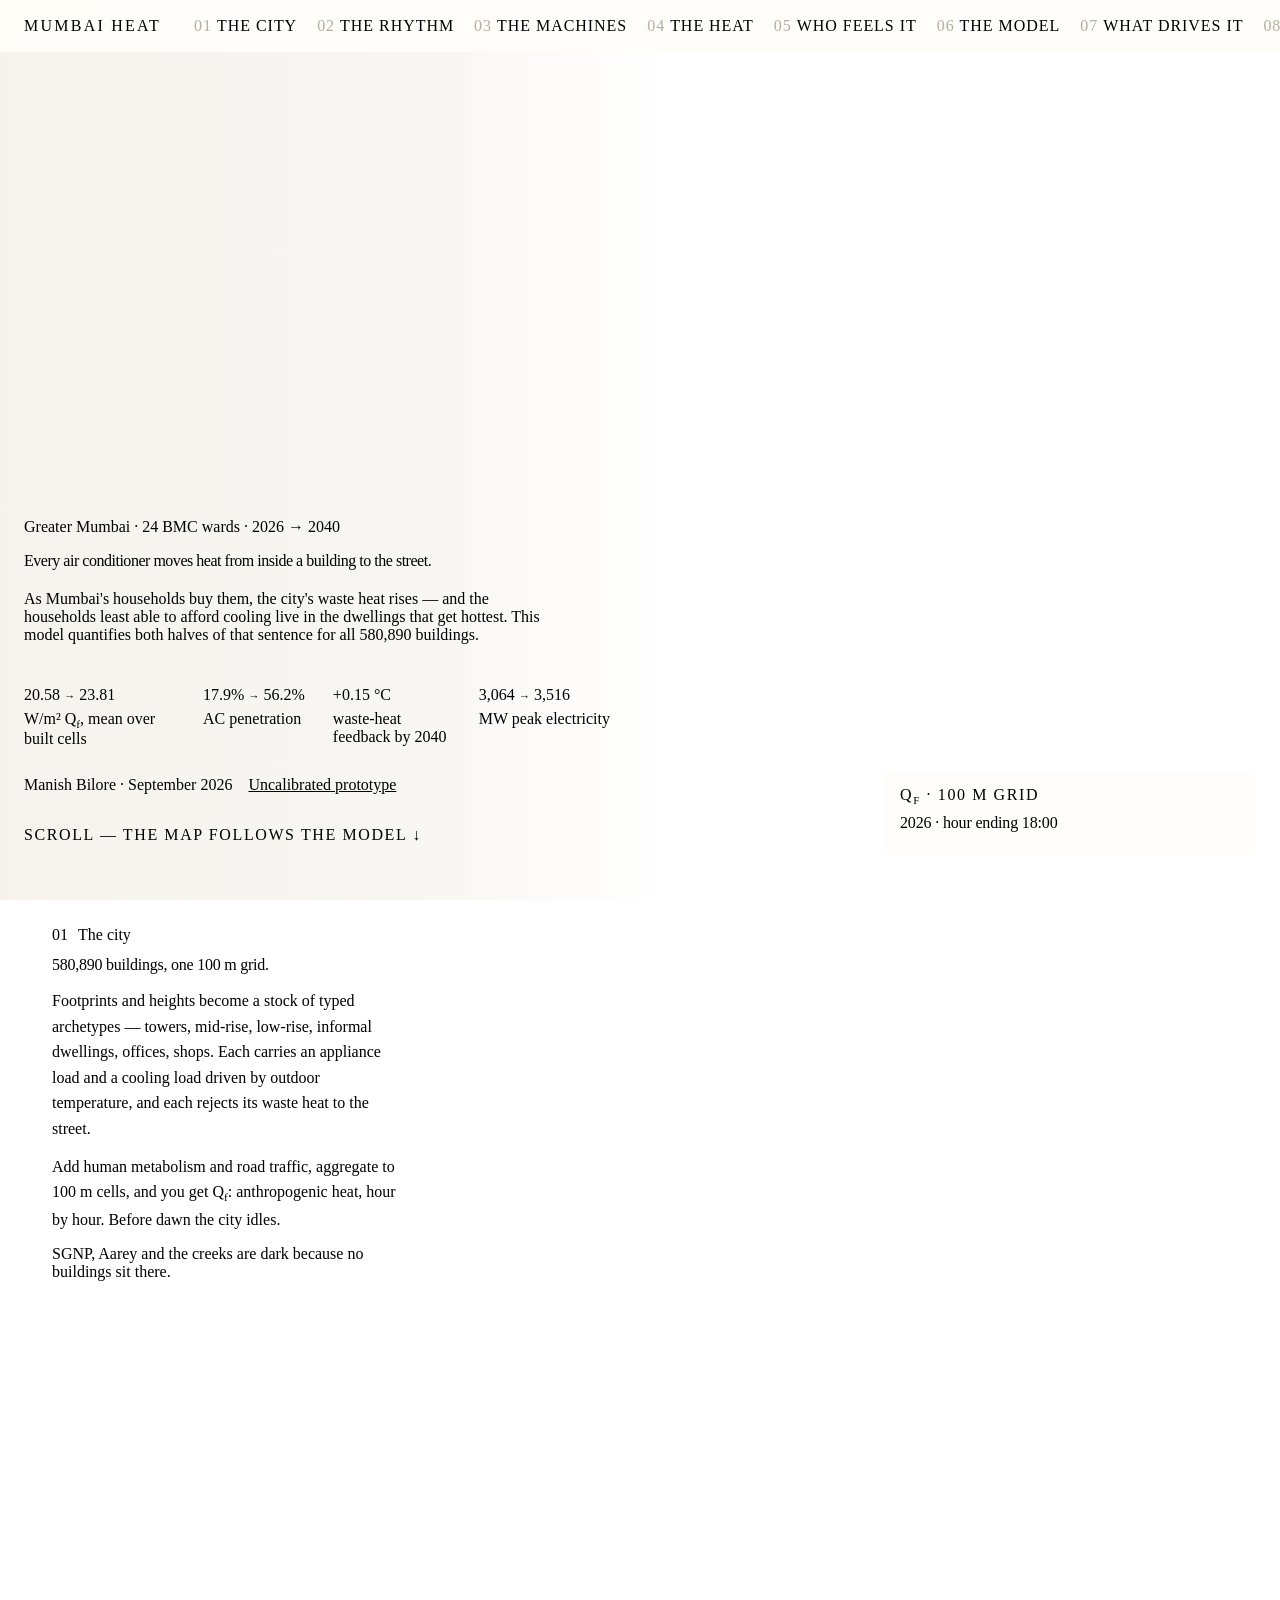
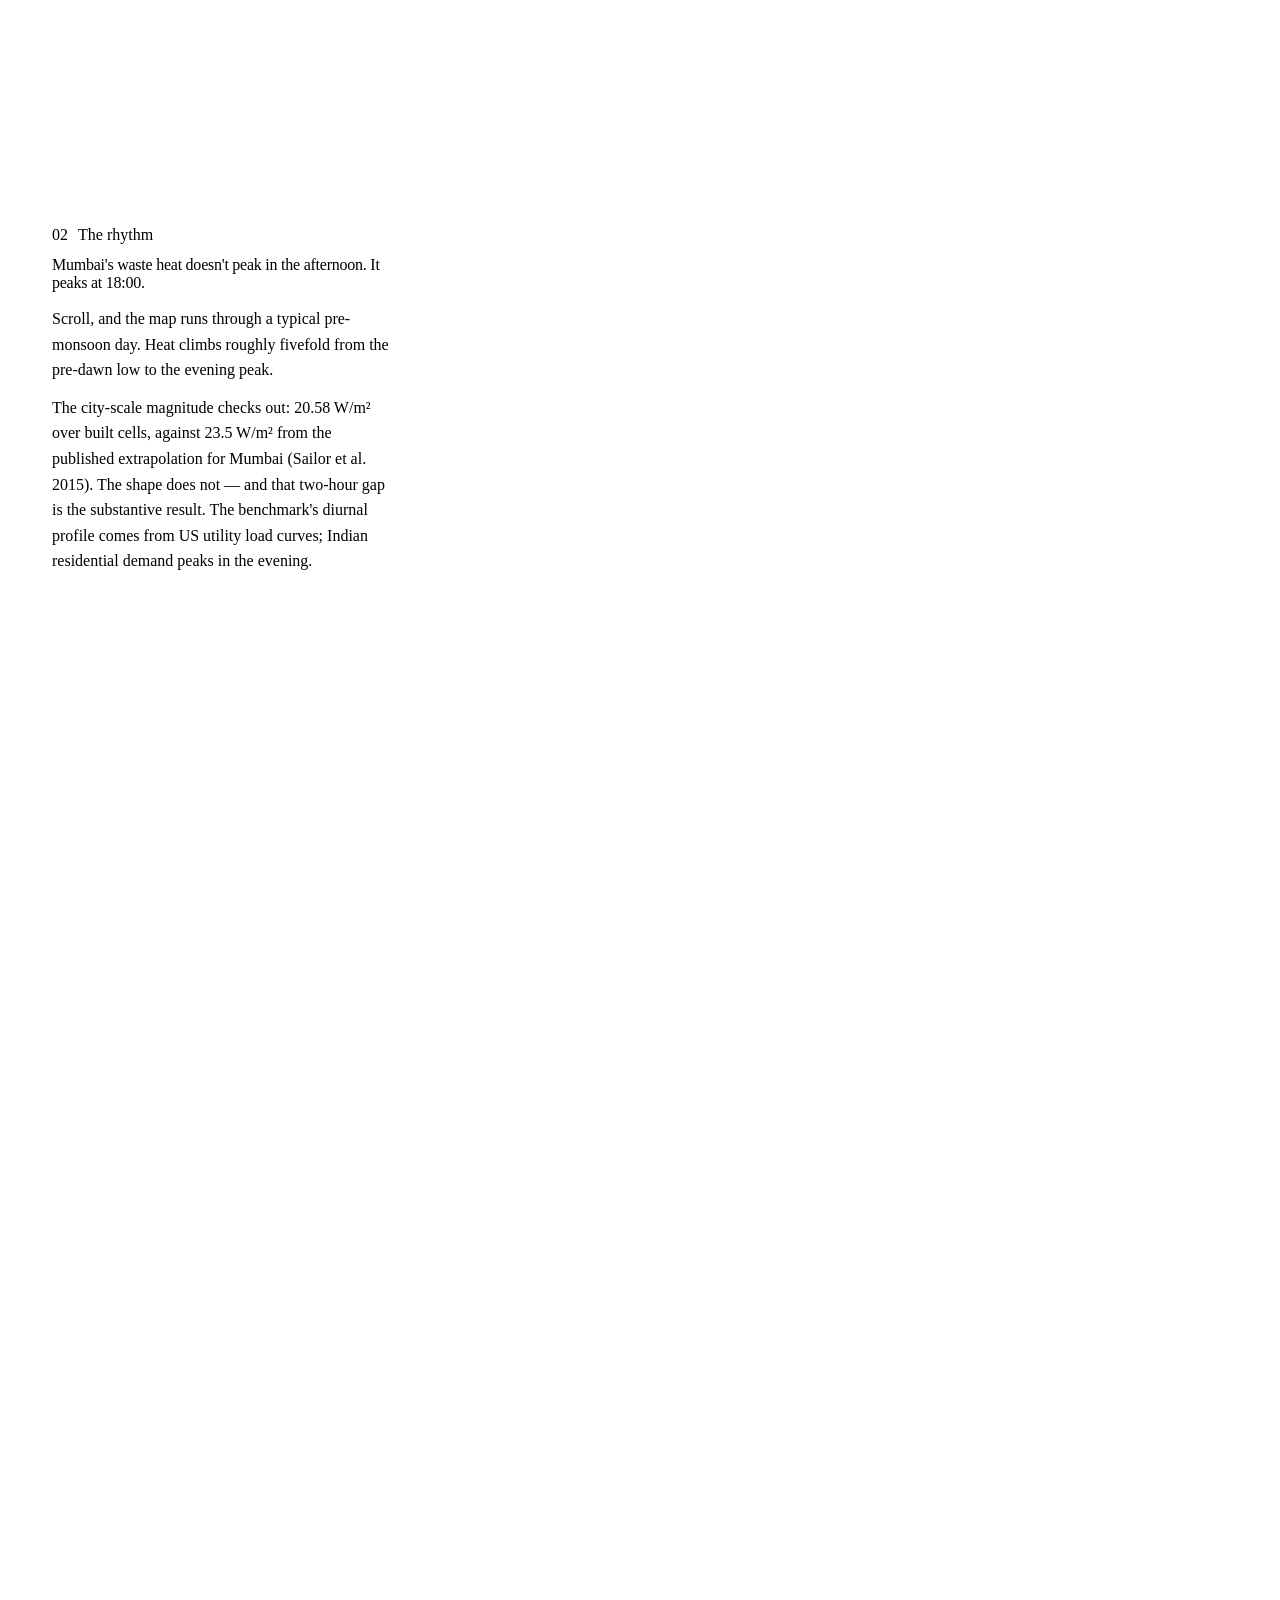
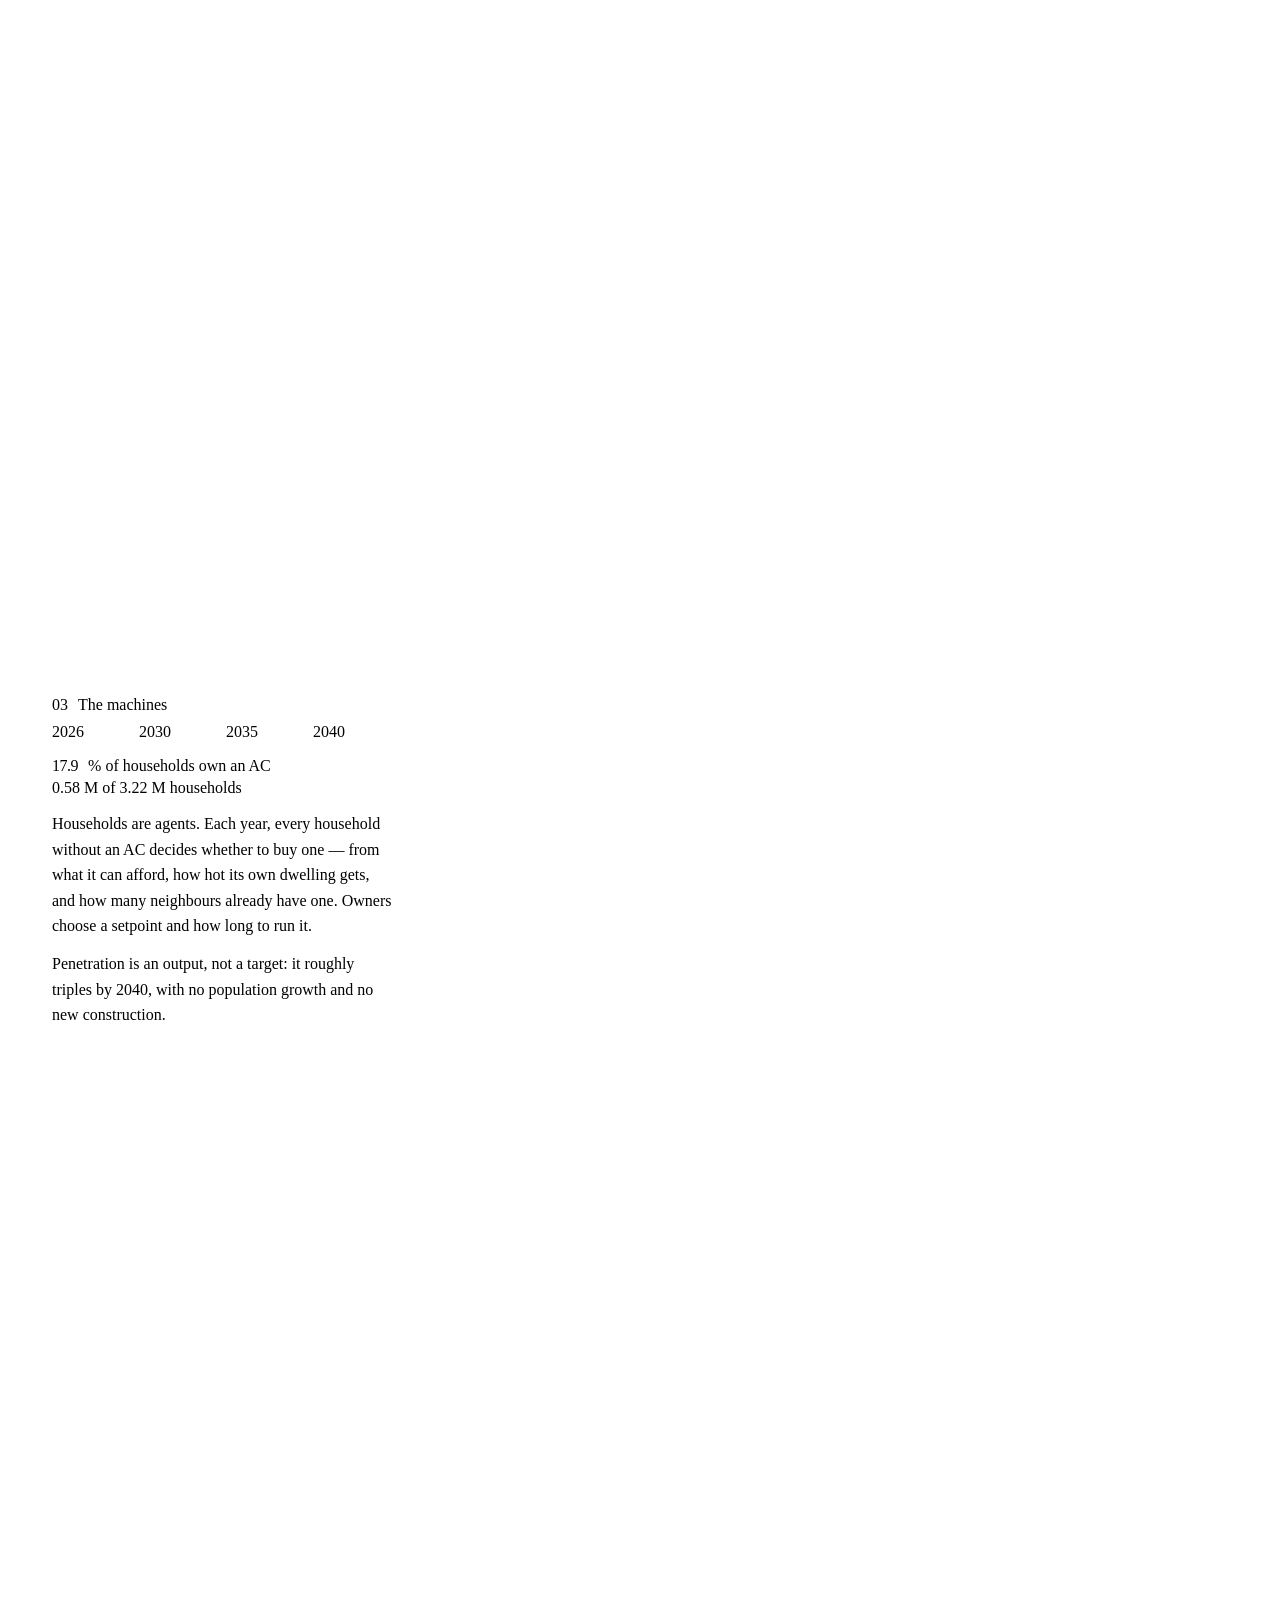
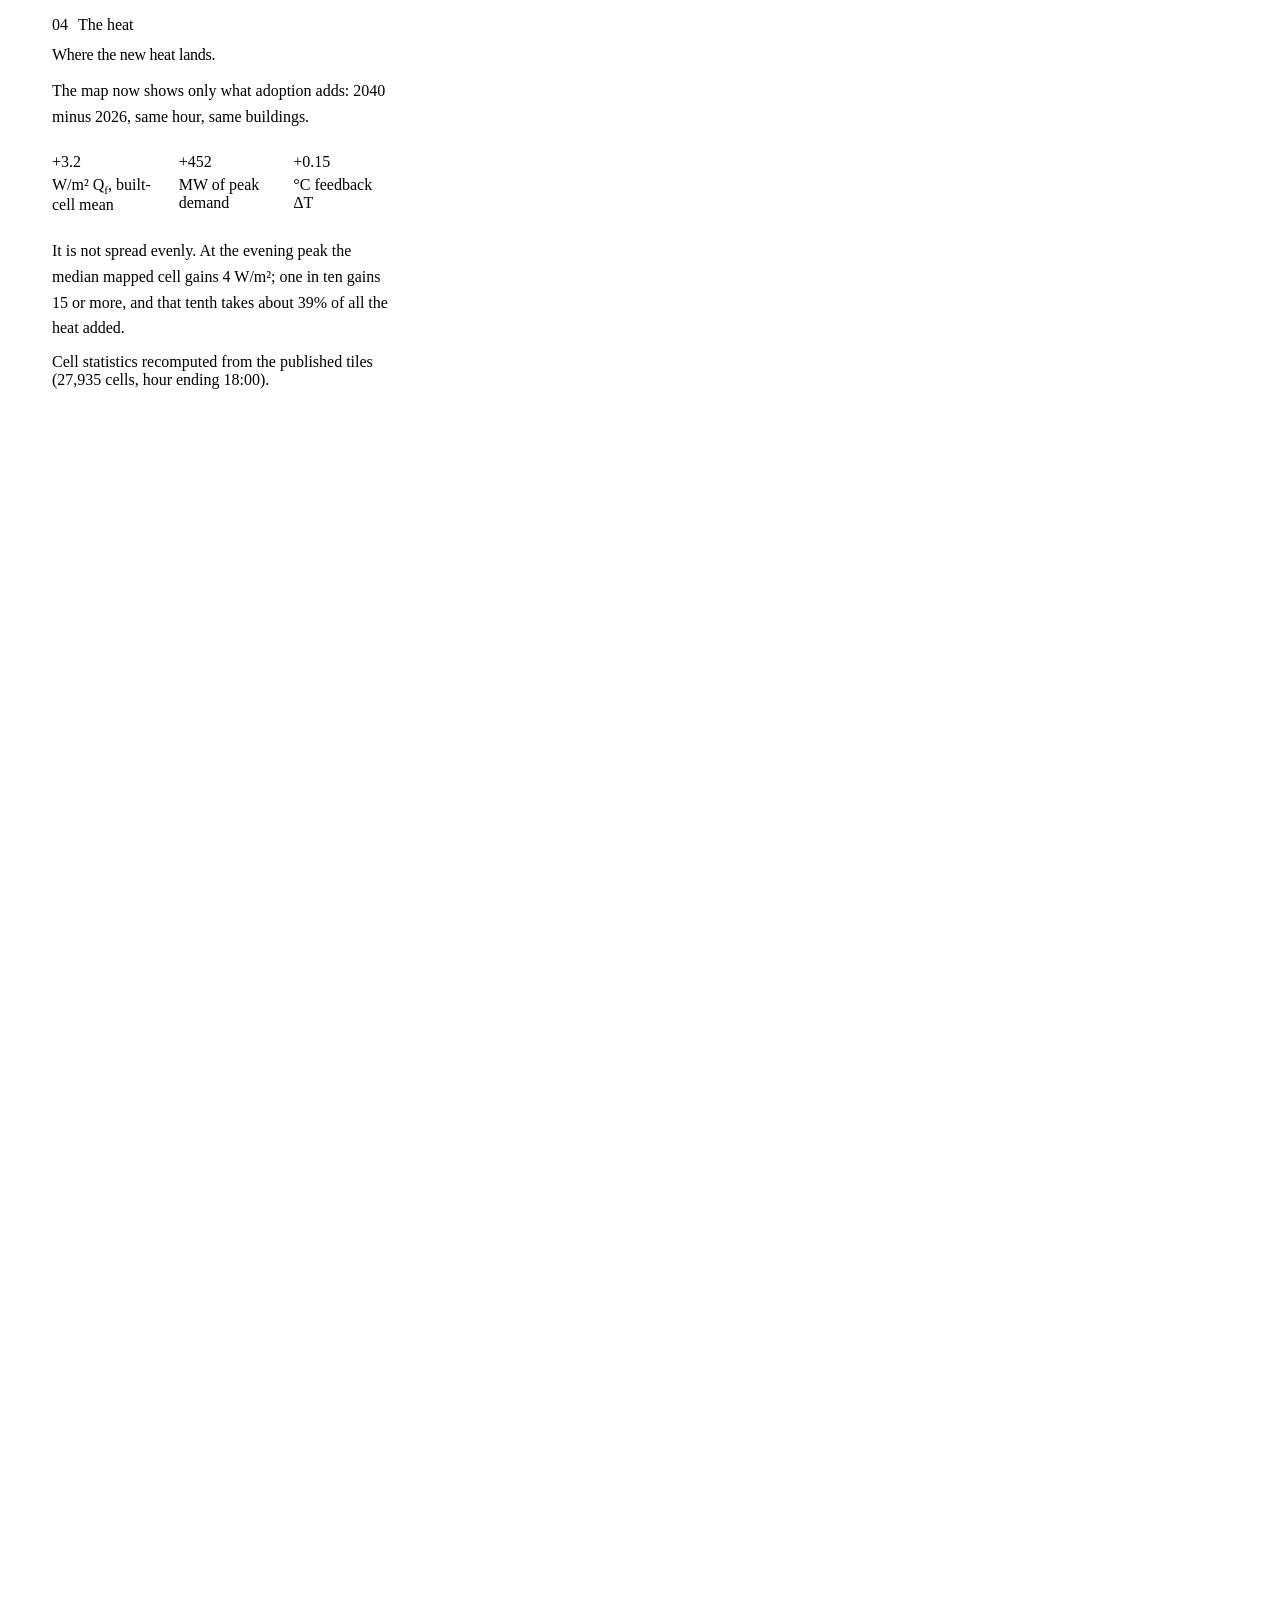
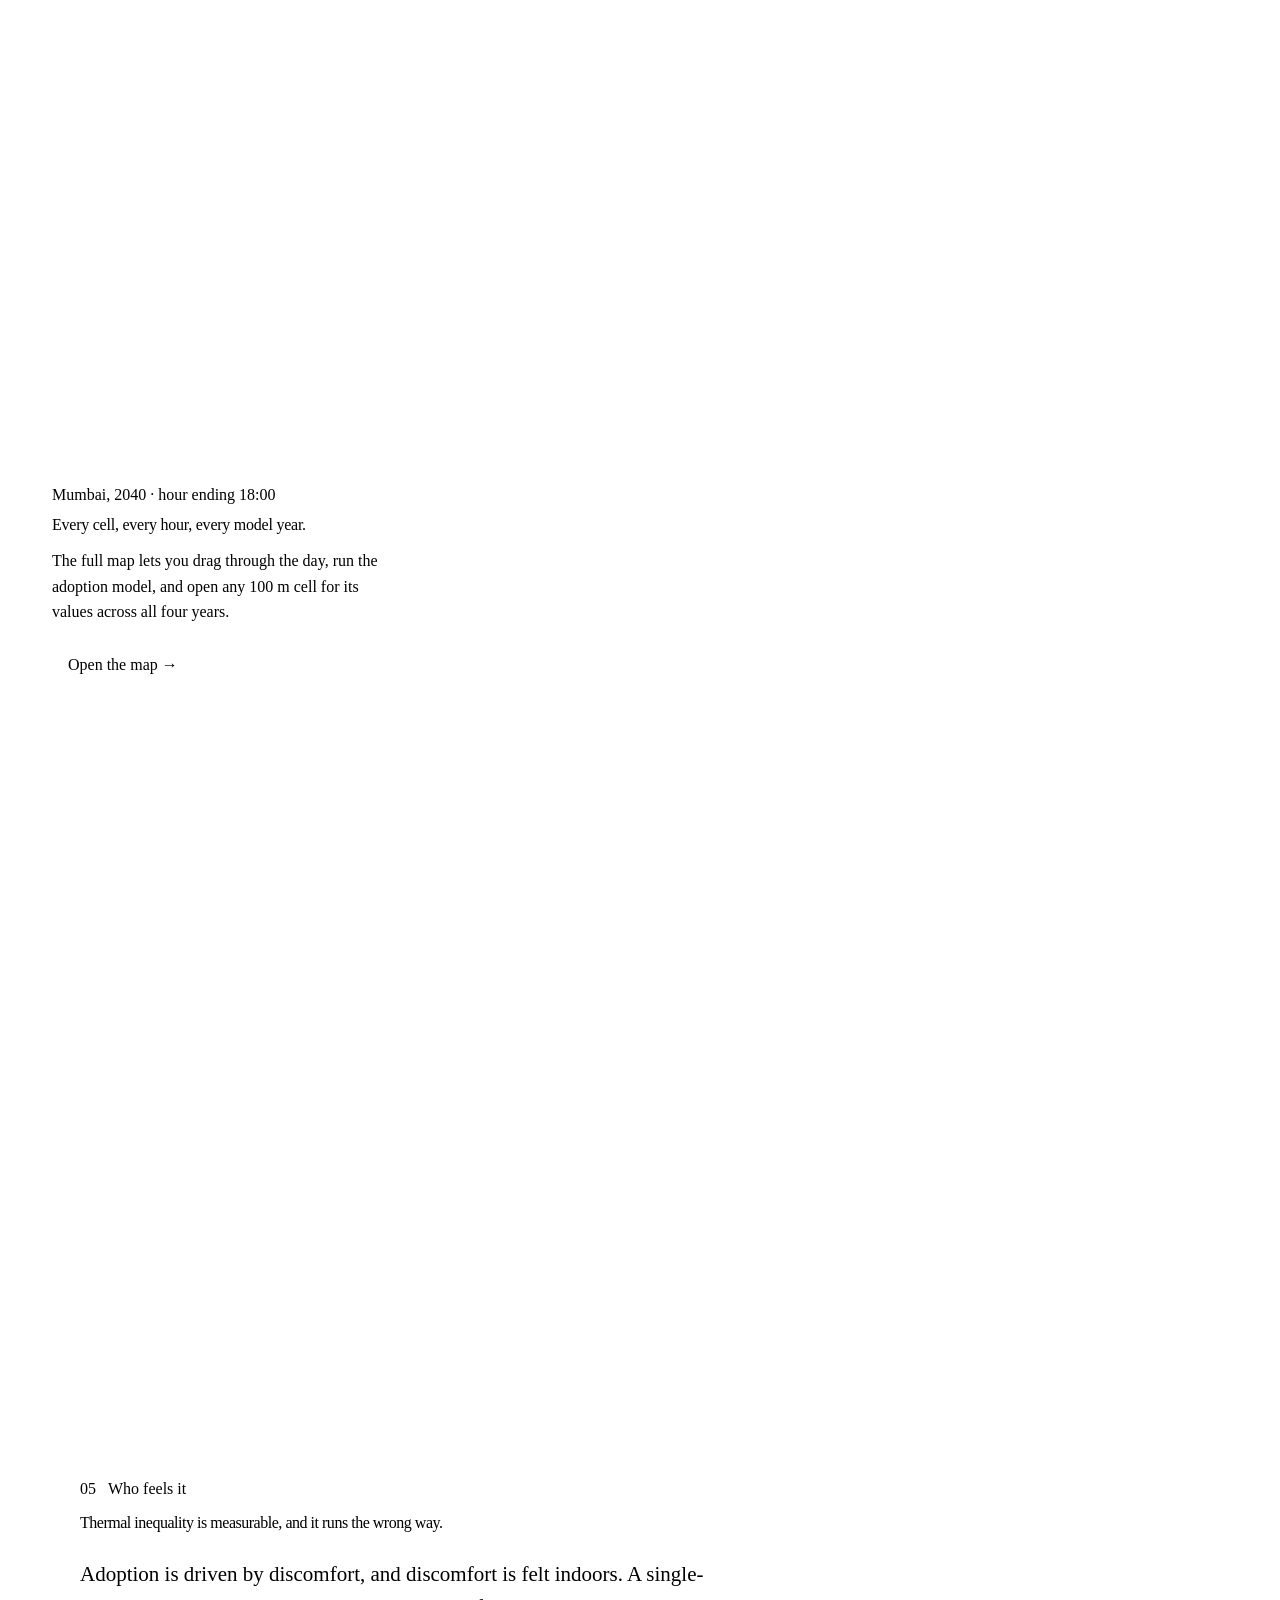
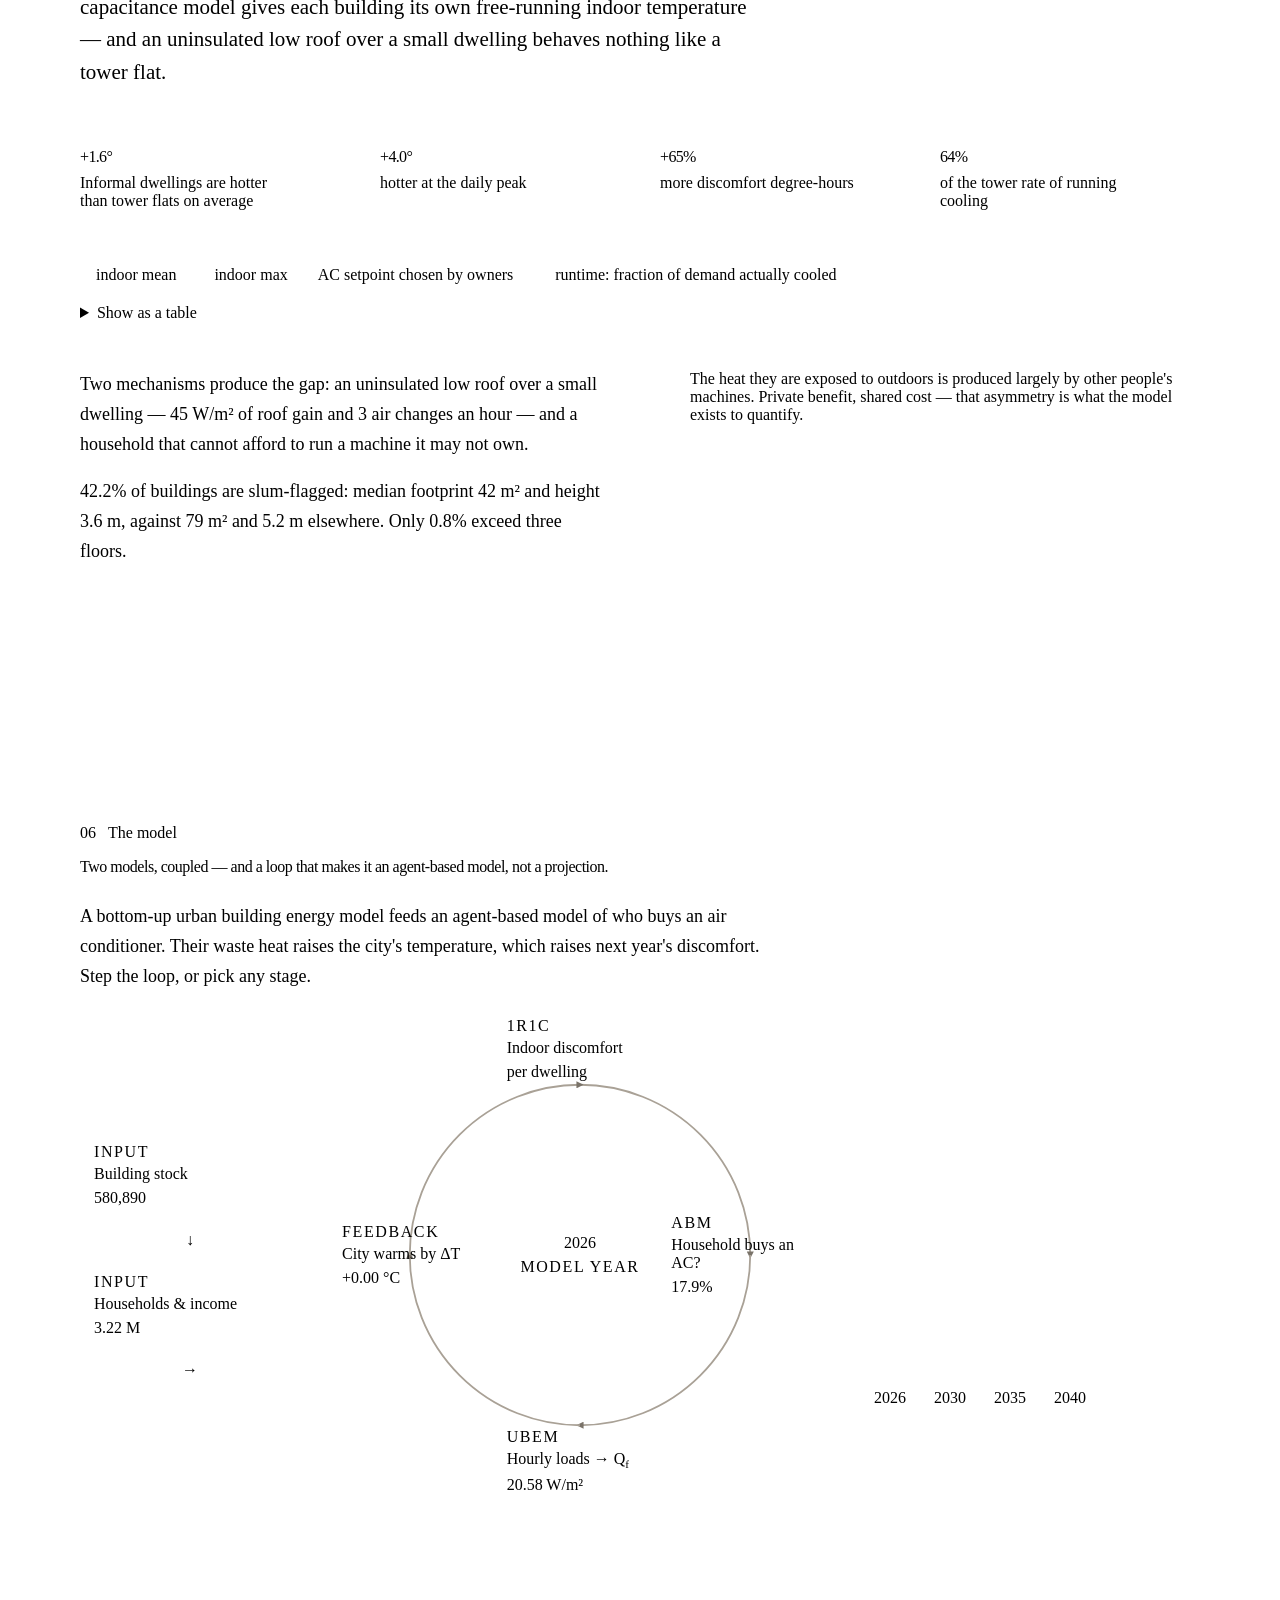
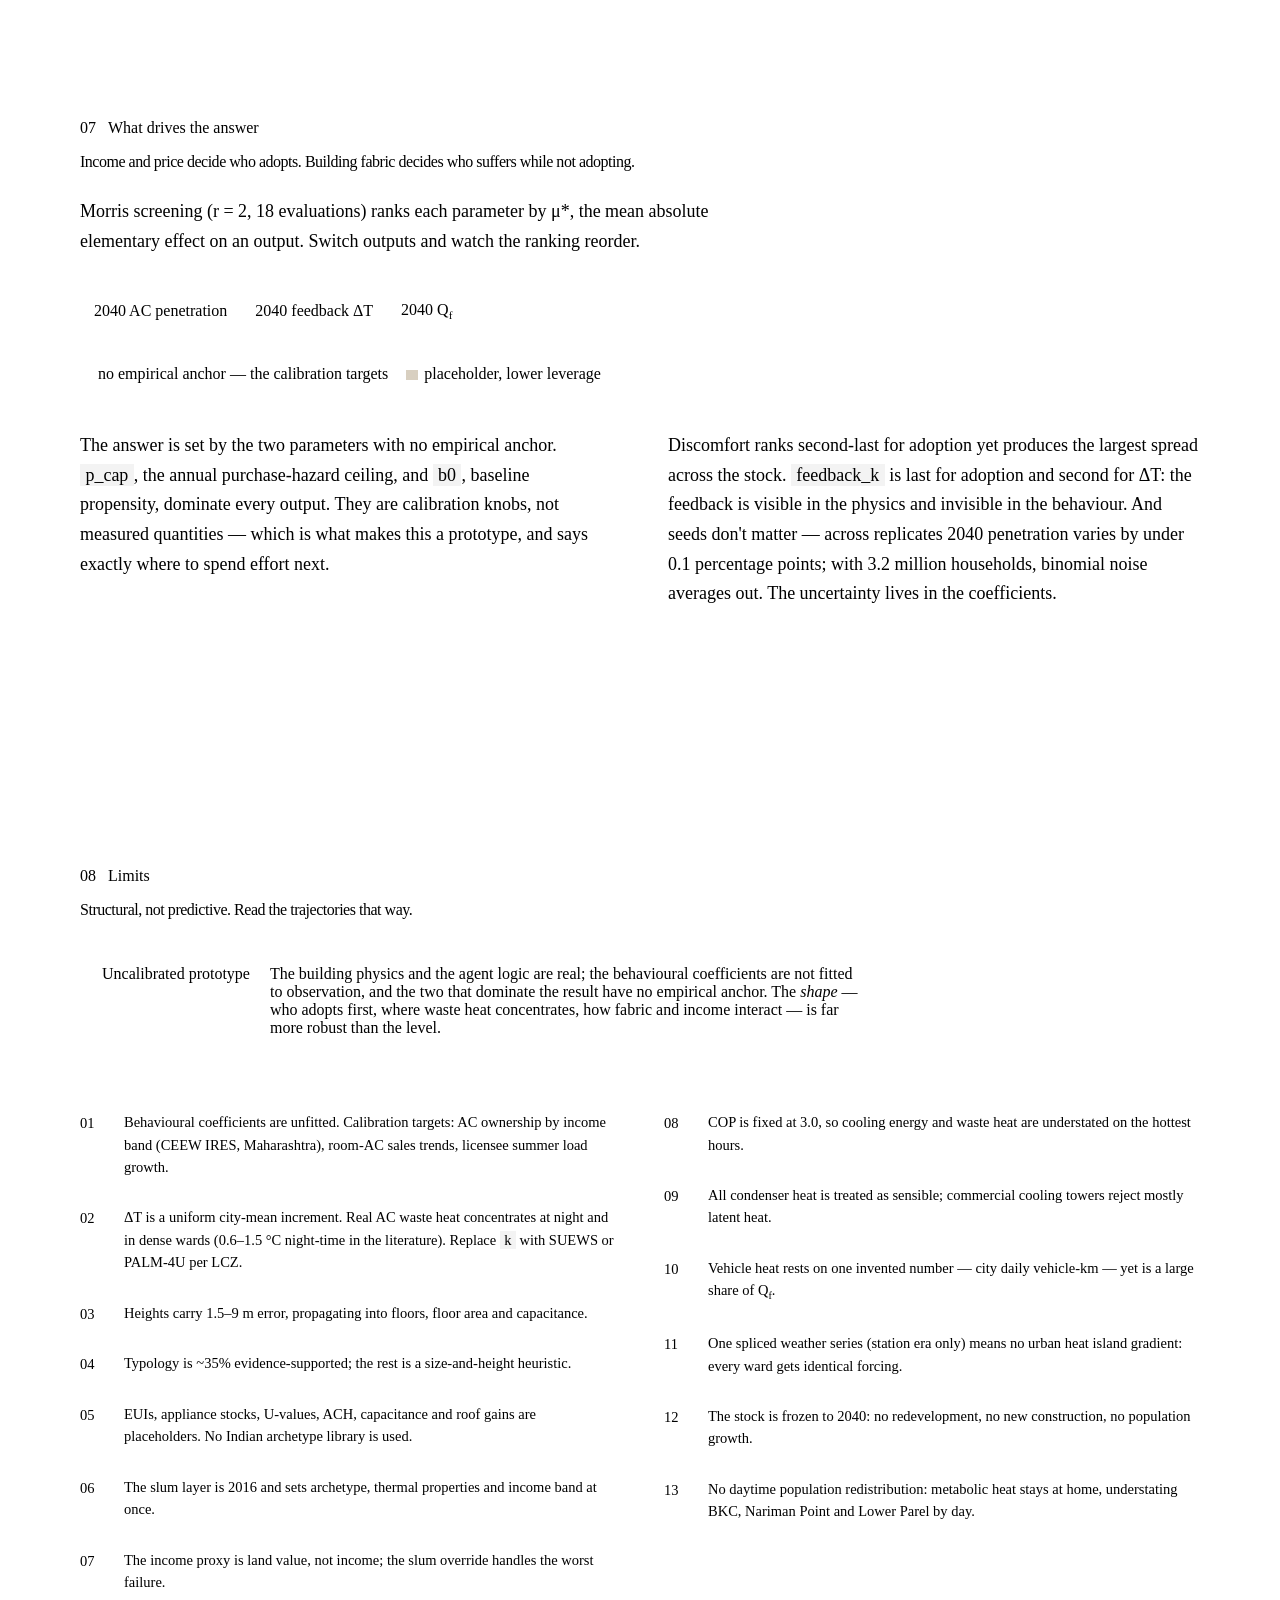
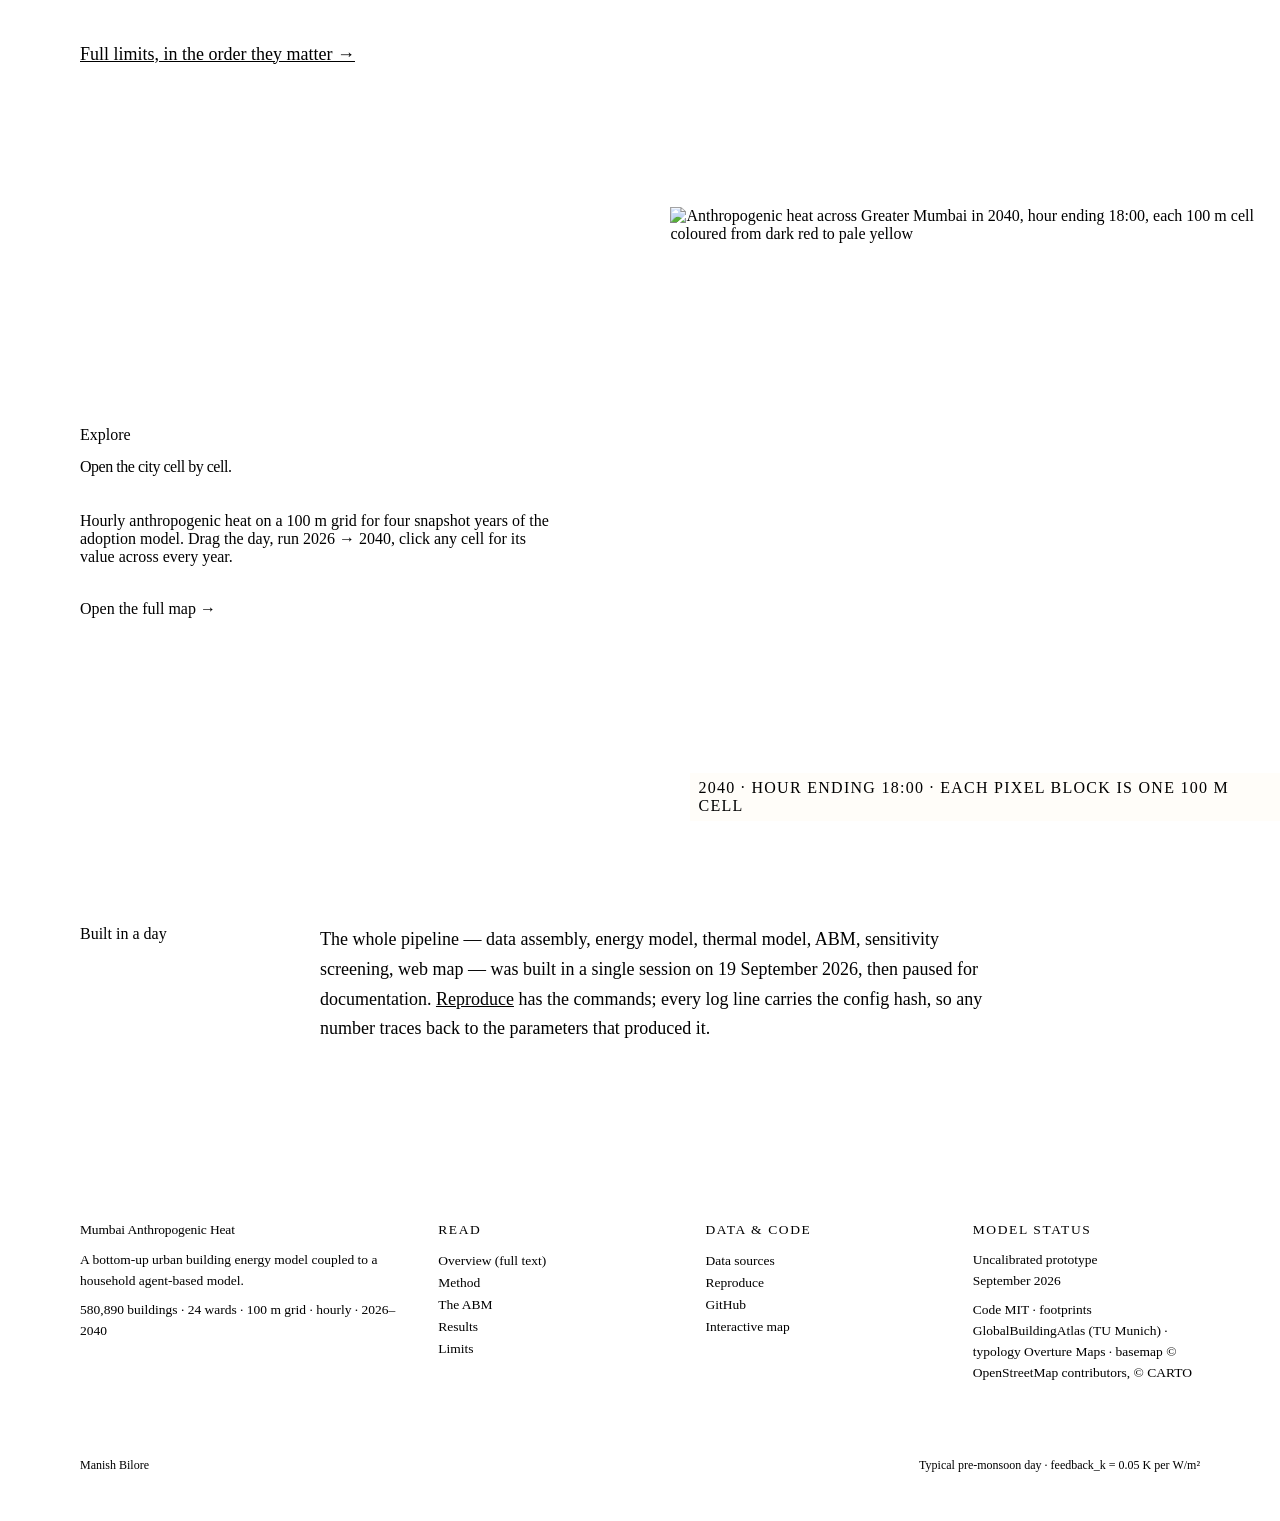
==== commit 8c72e0fb: "Light theme and Roboto across story, map viewer and Quarto pages - web/heat.css: light tokens (paper" ====
--- a/story/index.html
+++ b/story/index.html
@@ -5,7 +5,8 @@
 <meta name="viewport" content="width=device-width, initial-scale=1, viewport-fit=cover" />
 <title>Mumbai Heat — anthropogenic heat and air-conditioner adoption, 2026–2040</title>
 <meta name="description" content="Every air conditioner moves heat from inside a building to the street. A building energy model coupled to a household agent-based model for all 580,890 buildings in Greater Mumbai." />
-<meta name="theme-color" content="#171716" />
+<meta name="theme-color" content="#f6f3ee" />
+<meta name="color-scheme" content="light" />
 <meta property="og:title" content="Mumbai Heat" />
 <meta property="og:image" content="https://manish-bilore.github.io/mumbai-anthropogenic-heat/map/poster.png" />
 <meta name="twitter:card" content="summary_large_image" />
@@ -17,51 +18,53 @@
 <script src="map/heat.js"></script>
 <style>
   html { scroll-behavior: auto; }
-  body { margin: 0; background: var(--paper); color: var(--ink); font: 18px/1.6 var(--serif); -webkit-font-smoothing: antialiased; }
+  body { margin: 0; background: var(--bg); color: var(--ink); font: 400 18px/1.65 var(--sans); -webkit-font-smoothing: antialiased; }
   a { color: inherit; }
   sub { font-size: .7em; }
-  ::selection { background: var(--h4); color: var(--ink); }
+  ::selection { background: var(--h1); color: var(--ink); }
+  em { font-style: normal; color: var(--accent); font-weight: 400; }
 
   /* ================= top bar ================= */
   .top { position: fixed; z-index: 30; top: 0; left: 0; right: 0; height: 52px; display: flex; align-items: center; gap: 24px;
-         padding: 0 24px; background: rgba(23,23,22,.92); color: var(--paper); backdrop-filter: blur(8px);
-         border-bottom: 1px solid var(--rule-dark); font-family: var(--sans); }
-  .brand { font: 700 13px/1 var(--sans); letter-spacing: .16em; text-transform: uppercase; text-decoration: none; white-space: nowrap; }
-  .brand span { color: var(--h3); }
+         padding: 0 24px; background: rgba(255,253,249,.94); color: var(--ink); backdrop-filter: blur(8px);
+         border-bottom: 1px solid var(--rule); font-family: var(--sans); }
+  .brand { font: 700 13px/1 var(--sans); letter-spacing: .14em; text-transform: uppercase; text-decoration: none; white-space: nowrap; }
+  .brand span { color: var(--accent); }
   .toc { display: flex; gap: 2px; list-style: none; margin: 0; padding: 0; flex: 1; justify-content: center; }
-  .toc a { display: block; text-decoration: none; font: 500 10.5px/1 var(--mono); letter-spacing: .08em; text-transform: uppercase;
-           color: var(--stone); padding: 8px 9px; white-space: nowrap; }
-  .toc a b { font-weight: 500; color: var(--stone-dark); margin-right: 5px; }
-  .toc a:hover, .toc a.on { color: var(--paper); }
-  .toc a.on b { color: var(--h3); }
-  .top .explore { font: 600 12px var(--sans); text-decoration: none; background: var(--paper); color: var(--ink); padding: 8px 12px; white-space: nowrap; }
-  .top .explore:hover { background: var(--h4); }
+  .toc a { display: block; text-decoration: none; font: 500 10.5px/1 var(--mono); letter-spacing: .06em; text-transform: uppercase;
+           color: var(--ink-3); padding: 8px 9px; white-space: nowrap; }
+  .toc a b { font-weight: 500; color: #b5ada1; margin-right: 5px; }
+  .toc a:hover, .toc a.on { color: var(--ink); }
+  .toc a.on b { color: var(--accent); }
+  .top .explore { font: 500 13px var(--sans); text-decoration: none; background: var(--ink); color: var(--panel); padding: 8px 12px; white-space: nowrap; }
+  .top .explore:hover { background: var(--accent); }
   .progress { position: absolute; left: 0; bottom: -1px; height: 2px; width: 100%; transform-origin: 0 50%; transform: scaleX(0);
               background: linear-gradient(90deg, var(--h1), var(--h2), var(--h3), var(--h4)); }
 
   /* ================= scrolly ================= */
-  .scrolly { position: relative; background: var(--ink); color: var(--paper); }
+  .scrolly { position: relative; background: var(--bg); }
   .sticky { position: sticky; top: 0; height: 100vh; height: 100svh; overflow: hidden; }
-  #map { position: absolute; inset: 0; background: var(--ink); }
-  #map .maplibregl-ctrl-attrib { background: rgba(23,23,22,.7) !important; font: 10px var(--sans); }
-  #map .maplibregl-ctrl-attrib, #map .maplibregl-ctrl-attrib a { color: var(--stone) !important; }
+  #map { position: absolute; inset: 0; background: var(--bg); }
+  #map .maplibregl-ctrl-attrib { background: rgba(255,253,249,.85) !important; font: 10px var(--sans); }
+  #map .maplibregl-ctrl-attrib, #map .maplibregl-ctrl-attrib a { color: var(--ink-3) !important; }
   .scrim { position: absolute; inset: 0; pointer-events: none;
-           background: linear-gradient(90deg, rgba(23,23,22,.92) 0%, rgba(23,23,22,.55) 34%, rgba(23,23,22,0) 55%); transition: opacity 600ms var(--ease); }
-
-  .hud { position: absolute; right: 24px; bottom: 44px; width: 340px; z-index: 3; font-family: var(--sans); pointer-events: none; }
-  .hud .when { font: 400 30px/1.05 var(--serif); }
-  .hud .when em { color: var(--h4); }
-  .hud .when small { display: block; font: 500 10.5px/1 var(--mono); letter-spacing: .12em; text-transform: uppercase; color: var(--stone); margin-bottom: 8px; }
-  .hud .legend { margin-top: 14px; }
+           background: linear-gradient(90deg, rgba(246,243,238,.97) 0%, rgba(246,243,238,.75) 32%, rgba(246,243,238,0) 52%); transition: opacity 600ms var(--ease); }
+
+  .hud { position: absolute; right: 24px; bottom: 44px; width: 340px; z-index: 3; font-family: var(--sans); pointer-events: none;
+         background: rgba(255,253,249,.9); border: 1px solid var(--rule); padding: 14px 16px 12px; box-shadow: var(--shadow); }
+  .hud .when { font: 300 26px/1.1 var(--display); letter-spacing: -.01em; }
+  .hud .when em { font-weight: 500; }
+  .hud .when small { display: block; font: 500 10.5px/1 var(--mono); letter-spacing: .1em; text-transform: uppercase; color: var(--ink-3); margin-bottom: 8px; }
+  .hud .legend { margin-top: 12px; }
   .legend .bar { display: flex; height: 7px; }
   .legend .bar i { flex: 1; }
-  .legend .ticks { position: relative; height: 13px; font: 400 9.5px var(--mono); color: var(--stone); margin-top: 3px; }
+  .legend .ticks { position: relative; height: 13px; font: 400 9.5px var(--mono); color: var(--ink-3); margin-top: 3px; }
   .legend .ticks span { position: absolute; transform: translateX(-50%); }
-  .legend .unit { font: 400 10px var(--mono); color: var(--stone); }
-  .hud .chart { height: 120px; margin-top: 14px; color: var(--paper); opacity: 0; transform: translateY(6px); transition: opacity 400ms var(--ease), transform 400ms var(--ease); }
-  .hud .chart.on { opacity: 1; transform: none; pointer-events: auto; }
-  .hud .key { display: flex; gap: 14px; font: 400 10.5px var(--mono); color: var(--stone); margin-top: 6px; opacity: 0; transition: opacity 400ms; }
-  .hud .key.on { opacity: 1; }
+  .legend .unit { font: 400 10px var(--mono); color: var(--ink-3); }
+  .hud .chart { height: 0; margin-top: 0; opacity: 0; transition: opacity 400ms var(--ease); overflow: hidden; }
+  .hud .chart.on { height: 120px; margin-top: 12px; opacity: 1; pointer-events: auto; overflow: visible; }
+  .hud .key { display: none; gap: 14px; font: 400 10.5px var(--mono); color: var(--ink-3); margin-top: 6px; }
+  .hud .key.on { display: flex; }
   .hud .key i { display: inline-block; width: 14px; height: 0; border-top: 2px solid; vertical-align: middle; margin-right: 6px; }
 
   .steps { position: relative; z-index: 4; margin-top: -100vh; margin-top: -100svh; pointer-events: none; }
@@ -69,115 +72,114 @@
   .step.long { min-height: 230vh; }
   .step.xlong { min-height: 280vh; }
   .card { box-sizing: border-box; pointer-events: auto; position: sticky; top: 22vh; width: 400px; max-width: 100%; margin-left: max(0px, calc((100vw - 1320px) / 2));
-          background: var(--paper); color: var(--ink); padding: 26px 28px 24px; box-shadow: 0 30px 60px rgba(0,0,0,.35); }
-  .card .eyebrow { color: var(--h1); display: flex; gap: 10px; }
-  .card .eyebrow b { font-weight: 500; color: var(--stone); }
-  .card h2 { font: 400 32px/1.08 var(--serif); letter-spacing: -.01em; margin: 12px 0 14px; font-variation-settings: "opsz" 60; }
-  .card p { margin: 0 0 12px; font-size: 17px; line-height: 1.55; }
+          background: var(--panel); color: var(--ink); padding: 26px 28px 24px; box-shadow: var(--shadow); border: 1px solid var(--rule); }
+  .card .eyebrow { color: var(--accent); display: flex; gap: 10px; }
+  .card .eyebrow b { font-weight: 500; color: var(--ink-3); }
+  .card h2 { font: 300 30px/1.12 var(--display); letter-spacing: -.015em; margin: 12px 0 14px; }
+  .card h2 em { font-weight: 500; }
+  .card p { margin: 0 0 12px; font-size: 16px; line-height: 1.6; color: var(--ink-2); }
   .card p:last-child { margin-bottom: 0; }
   .card .fig { display: flex; align-items: baseline; gap: 10px; margin: 6px 0 4px; }
-  .card .fig .v { font: 400 64px/0.95 var(--serif); letter-spacing: -.02em; color: var(--h1); }
-  .card .fig .u { font: 500 13px var(--sans); color: var(--stone-dark); }
-  .card .figcap { font: 500 12px/1.4 var(--sans); color: var(--stone-dark); margin-bottom: 14px; }
-  .card .trio { display: grid; grid-template-columns: repeat(3, 1fr); border-top: 1px solid var(--rule-light); border-bottom: 1px solid var(--rule-light); margin: 14px 0; }
+  .card .fig .v { font: 300 64px/0.95 var(--display); letter-spacing: -.03em; color: var(--accent); }
+  .card .fig .u { font: 500 13px var(--sans); color: var(--ink-2); }
+  .card .figcap { font: 400 12.5px/1.4 var(--sans); color: var(--ink-3); margin-bottom: 14px; }
+  .card .trio { display: grid; grid-template-columns: repeat(3, 1fr); border-top: 1px solid var(--rule); border-bottom: 1px solid var(--rule); margin: 14px 0; }
   .card .trio > div { padding: 10px 0; }
-  .card .trio > div + div { padding-left: 12px; border-left: 1px solid var(--rule-light); }
-  .card .trio .v { font: 400 26px/1 var(--serif); color: var(--h1); }
-  .card .trio .k { font: 500 11px/1.3 var(--sans); color: var(--stone-dark); margin-top: 5px; }
+  .card .trio > div + div { padding-left: 12px; border-left: 1px solid var(--rule); }
+  .card .trio .v { font: 300 26px/1 var(--display); color: var(--accent); }
+  .card .trio .k { font: 400 11.5px/1.3 var(--sans); color: var(--ink-3); margin-top: 5px; }
   .yeartrack { display: grid; grid-template-columns: repeat(4, 1fr); gap: 4px; margin: 4px 0 16px; font: 500 11px var(--mono); }
-  .yeartrack span { border-top: 3px solid var(--sand); padding-top: 5px; color: var(--stone); transition: border-color 300ms, color 300ms; }
+  .yeartrack span { border-top: 3px solid var(--bg-2); padding-top: 5px; color: var(--ink-3); transition: border-color 300ms, color 300ms; }
   .yeartrack span.on { color: var(--ink); }
-  .note { font: 400 12px/1.45 var(--sans) !important; color: var(--stone-dark); }
-  .card .cta { display: inline-block; margin-top: 8px; font: 600 13px var(--sans); background: var(--ink); color: var(--paper); text-decoration: none; padding: 11px 16px; }
-  .card .cta:hover { background: var(--h1); }
+  .note { font: 400 12px/1.45 var(--sans) !important; color: var(--ink-3) !important; }
+  .card .cta { display: inline-block; margin-top: 8px; font: 500 14px var(--sans); background: var(--ink); color: var(--panel); text-decoration: none; padding: 11px 16px; }
+  .card .cta:hover { background: var(--accent); }
 
   /* hero */
   .hero { display: flex; flex-direction: column; justify-content: flex-end; padding: 96px 24px 56px; min-height: 100vh; min-height: 100svh; box-sizing: border-box; }
   .hero-in { pointer-events: auto; max-width: 600px; margin-left: max(0px, calc((100vw - 1320px) / 2)); }
-  .hero .eyebrow { color: var(--sand); }
-  .hero h1 { font: 350 clamp(38px, 4.7vw, 70px)/1.0 var(--serif); letter-spacing: -.02em; margin: 16px 0 20px; font-variation-settings: "opsz" 72; }
-  .hero h1 em { font-style: italic; color: var(--h4); }
-  .hero .dek { font: 400 20px/1.5 var(--serif); color: var(--sand); max-width: 540px; margin: 0 0 28px; }
-  .keyline { display: grid; grid-template-columns: repeat(4, auto); gap: 0; border-top: 1px solid var(--rule-dark); max-width: 600px; }
+  .hero .eyebrow { color: var(--ink-3); }
+  .hero h1 { font: 300 clamp(36px, 4.5vw, 66px)/1.04 var(--display); letter-spacing: -.03em; margin: 16px 0 20px; }
+  .hero h1 em { font-weight: 400; }
+  .hero .dek { font: 400 19px/1.55 var(--sans); color: var(--ink-2); max-width: 540px; margin: 0 0 28px; }
+  .keyline { display: grid; grid-template-columns: repeat(4, auto); gap: 0; border-top: 1px solid var(--rule-strong); max-width: 600px; }
   .keyline > div { padding: 14px 14px 0 0; }
-  .keyline > div + div { padding-left: 14px; border-left: 1px solid var(--rule-dark); }
-  .keyline .v { font: 400 23px/1 var(--serif); white-space: nowrap; }
-  .keyline .v .to { color: var(--stone); font-size: .7em; margin: 0 4px; }
-  .keyline .v b { font-weight: 400; color: var(--h4); }
-  .keyline .k { font: 500 11px/1.35 var(--sans); color: var(--stone); margin-top: 6px; }
-  .byline { margin-top: 28px; font: 400 12px var(--sans); color: var(--stone); display: flex; gap: 16px; align-items: center; flex-wrap: wrap; }
-  .cue { font: 500 11px var(--mono); letter-spacing: .12em; text-transform: uppercase; color: var(--sand); margin-top: 32px; }
-
-  /* ================= paper sections ================= */
-  .sec { padding: 120px 24px; border-top: 1px solid var(--rule-light); }
-  .sec.ink { background: var(--ink); color: var(--paper); border-top: 0; }
+  .keyline > div + div { padding-left: 14px; border-left: 1px solid var(--rule); }
+  .keyline .v { font: 300 23px/1 var(--display); white-space: nowrap; }
+  .keyline .v .to { color: var(--ink-3); font-size: .7em; margin: 0 4px; }
+  .keyline .v b { font-weight: 500; color: var(--accent); }
+  .keyline .k { font: 400 11.5px/1.35 var(--sans); color: var(--ink-3); margin-top: 6px; }
+  .byline { margin-top: 28px; font: 400 13px var(--sans); color: var(--ink-3); display: flex; gap: 16px; align-items: center; flex-wrap: wrap; }
+  .cue { font: 500 11px var(--mono); letter-spacing: .1em; text-transform: uppercase; color: var(--ink-2); margin-top: 32px; }
+
+  /* ================= sections ================= */
+  .sec { padding: 120px 24px; border-top: 1px solid var(--rule); }
+  .sec.alt { background: var(--bg-2); }
   .wrap { max-width: 1120px; margin: 0 auto; }
-  .col { max-width: 660px; }
-  .sec .eyebrow { color: var(--h1); display: flex; gap: 12px; }
-  .sec .eyebrow b { font-weight: 500; color: var(--stone); }
-  .sec.ink .eyebrow { color: var(--h3); }
-  .sec h2 { font: 350 clamp(34px, 4.2vw, 58px)/1.02 var(--serif); letter-spacing: -.02em; margin: 16px 0 26px; max-width: 900px; font-variation-settings: "opsz" 72; }
-  .sec h2 em { font-style: italic; color: var(--h1); }
-  .sec.ink h2 em { color: var(--h4); }
-  .sec p { margin: 0 0 18px; font-size: 19px; line-height: 1.6; }
-  .sec .lede { font-size: 22px; line-height: 1.5; }
-  .muted { color: var(--stone-dark); }
-  .sec.ink .muted { color: var(--stone); }
-  code, .mono { font: 400 .82em var(--mono); }
+  .col { max-width: 680px; }
+  .sec .eyebrow { color: var(--accent); display: flex; gap: 12px; }
+  .sec .eyebrow b { font-weight: 500; color: var(--ink-3); }
+  .sec h2 { font: 300 clamp(32px, 4vw, 54px)/1.06 var(--display); letter-spacing: -.03em; margin: 16px 0 26px; max-width: 900px; }
+  .sec h2 em { font-weight: 400; }
+  .sec p { margin: 0 0 18px; font-size: 18px; line-height: 1.65; color: var(--ink-2); }
+  .sec p b { color: var(--ink); font-weight: 500; }
+  .sec .lede { font-size: 21px; line-height: 1.55; color: var(--ink); font-weight: 300; }
+  .muted { color: var(--ink-3) !important; }
+  code, .mono { font: 400 .84em var(--mono); color: var(--ink); background: rgba(29,27,25,.05); padding: .05em .3em; }
 
   .bigstats { display: grid; grid-template-columns: repeat(4, 1fr); margin: 44px 0 56px; border-top: 2px solid var(--ink); }
   .bigstats > div { padding: 16px 20px 0 0; }
-  .bigstats > div + div { padding-left: 20px; border-left: 1px solid var(--rule-light); }
-  .bigstats .v { font: 350 60px/0.95 var(--serif); letter-spacing: -.02em; color: var(--h1); }
-  .bigstats .k { font: 500 13px/1.4 var(--sans); color: var(--stone-dark); margin-top: 8px; max-width: 200px; }
+  .bigstats > div + div { padding-left: 20px; border-left: 1px solid var(--rule); }
+  .bigstats .v { font: 300 58px/0.95 var(--display); letter-spacing: -.04em; color: var(--accent); }
+  .bigstats .k { font: 400 13.5px/1.4 var(--sans); color: var(--ink-2); margin-top: 8px; max-width: 200px; }
 
   /* inequality chart */
   .ineq { font-family: var(--sans); font-size: 13px; }
   .ineq .head, .ineq .row { display: grid; grid-template-columns: 170px minmax(0, 1fr) 150px 120px; gap: 24px; align-items: center; }
-  .ineq .head { font: 500 10.5px/1.3 var(--mono); letter-spacing: .1em; text-transform: uppercase; color: var(--stone-dark); padding-bottom: 10px; border-bottom: 1px solid var(--ink); }
-  .ineq .row { padding: 14px 0; border-bottom: 1px solid var(--rule-light); cursor: default; }
-  .ineq .row:hover { background: rgba(217,203,181,.25); }
+  .ineq .head { font: 500 10.5px/1.3 var(--mono); letter-spacing: .08em; text-transform: uppercase; color: var(--ink-3); padding-bottom: 10px; border-bottom: 1px solid var(--ink); }
+  .ineq .row { padding: 14px 0; border-bottom: 1px solid var(--rule); cursor: default; }
+  .ineq .row:hover { background: rgba(245,201,101,.14); }
   .ineq .name { display: flex; align-items: center; gap: 12px; }
   .ineq .name svg { width: 34px; height: 34px; flex: none; }
-  .ineq .name b { display: block; font-weight: 600; font-size: 14px; }
-  .ineq .name span { color: var(--stone-dark); font: 400 11px var(--mono); }
+  .ineq .name b { display: block; font-weight: 500; font-size: 14px; }
+  .ineq .name span { color: var(--ink-3); font: 400 11px var(--mono); }
   .strip { position: relative; height: 34px; }
-  .strip .range { position: absolute; top: 14px; height: 6px; background: linear-gradient(90deg, var(--h3), var(--h1)); }
-  .strip .dot { position: absolute; top: 11px; width: 12px; height: 12px; border-radius: 50%; margin-left: -6px; border: 2px solid var(--paper); box-sizing: border-box; }
-  .strip .dot.mean { background: var(--h3); }
-  .strip .dot.max { background: var(--h1); }
+  .strip .range { position: absolute; top: 14px; height: 6px; background: linear-gradient(90deg, var(--h2), var(--h4)); }
+  .strip .dot { position: absolute; top: 11px; width: 12px; height: 12px; border-radius: 50%; margin-left: -6px; border: 2px solid var(--bg); box-sizing: border-box; }
+  .strip .dot.mean { background: var(--h2); }
+  .strip .dot.max { background: var(--h4); }
   .strip .sp { position: absolute; top: 6px; height: 22px; width: 2px; margin-left: -1px; background: var(--sea); }
-  .strip .lbl { position: absolute; top: -2px; font: 500 10.5px var(--mono); color: var(--stone-dark); transform: translateX(-50%); white-space: nowrap; }
+  .strip .lbl { position: absolute; top: -2px; font: 500 10.5px var(--mono); color: var(--ink-2); transform: translateX(-50%); white-space: nowrap; }
   .axisrow { display: grid; grid-template-columns: 170px minmax(0, 1fr) 150px 120px; gap: 24px; }
-  .axisrow .ax { position: relative; height: 22px; font: 400 10.5px var(--mono); color: var(--stone-dark); }
+  .axisrow .ax { position: relative; height: 22px; font: 400 10.5px var(--mono); color: var(--ink-3); }
   .axisrow .ax span { position: absolute; top: 6px; transform: translateX(-50%); }
   .hbar { display: flex; align-items: center; gap: 8px; }
-  .hbar .t { flex: 1; height: 8px; background: rgba(23,23,22,.07); }
-  .hbar .f { height: 100%; background: var(--h1); border-radius: 0 2px 2px 0; }
+  .hbar .t { flex: 1; height: 8px; background: rgba(29,27,25,.06); }
+  .hbar .f { height: 100%; background: var(--h4); border-radius: 0 2px 2px 0; }
   .hbar .n { font: 500 12px var(--mono); min-width: 46px; text-align: right; }
   .hbar.run .f { background: var(--sea); }
-  .ineq-key { display: flex; gap: 22px; flex-wrap: wrap; font: 400 12px var(--sans); color: var(--stone-dark); margin-top: 16px; }
+  .ineq-key { display: flex; gap: 22px; flex-wrap: wrap; font: 400 12.5px var(--sans); color: var(--ink-2); margin-top: 16px; }
   .ineq-key i { display: inline-block; vertical-align: middle; margin-right: 6px; }
   details.table { margin-top: 20px; font: 400 13px var(--sans); }
-  details.table summary { cursor: pointer; color: var(--stone-dark); }
+  details.table summary { cursor: pointer; color: var(--ink-2); }
   details.table table { border-collapse: collapse; margin-top: 10px; width: 100%; max-width: 760px; }
-  details.table th, details.table td { text-align: right; padding: 6px 10px; border-bottom: 1px solid var(--rule-light); font-variant-numeric: tabular-nums; }
+  details.table th, details.table td { text-align: right; padding: 6px 10px; border-bottom: 1px solid var(--rule); font-variant-numeric: tabular-nums; }
   details.table th:first-child, details.table td:first-child { text-align: left; }
 
   .twocol { display: grid; grid-template-columns: minmax(0, 1fr) minmax(0, 1fr); gap: 56px; margin-top: 48px; }
-  .pull { font: 400 26px/1.35 var(--serif); border-left: 3px solid var(--h2); padding-left: 22px; margin: 0; }
+  .pull { font: 300 25px/1.4 var(--display); border-left: 3px solid var(--accent); padding-left: 22px; margin: 0; color: var(--ink); }
 
   /* loop diagram */
   .loop { display: grid; grid-template-columns: 220px minmax(0, 1fr) 340px; gap: 56px; align-items: center; margin-top: 40px; font-family: var(--sans); }
   .intake { display: flex; flex-direction: column; gap: 12px; }
-  .node { all: unset; box-sizing: border-box; cursor: pointer; display: block; border: 1px solid var(--rule-dark); padding: 12px 14px; background: var(--ink-2); transition: border-color 200ms, background 200ms; }
-  .node:hover, .node[aria-pressed="true"] { border-color: var(--h3); background: var(--ink-3); }
-  .node:focus-visible { outline: 2px solid var(--h4); outline-offset: 2px; }
-  .node .n { font: 500 10px var(--mono); letter-spacing: .12em; color: var(--stone); text-transform: uppercase; }
-  .node .t { display: block; font: 600 14px/1.25 var(--sans); margin-top: 4px; color: var(--paper); }
-  .node .val { display: block; font: 400 20px/1.1 var(--serif); color: var(--h4); margin-top: 6px; }
+  .node { all: unset; box-sizing: border-box; cursor: pointer; display: block; border: 1px solid var(--rule-strong); padding: 12px 14px; background: var(--panel); transition: border-color 200ms, box-shadow 200ms; }
+  .node:hover, .node[aria-pressed="true"] { border-color: var(--accent); box-shadow: var(--shadow); }
+  .node:focus-visible { outline: 2px solid var(--accent); outline-offset: 2px; }
+  .node .n { font: 500 10px var(--mono); letter-spacing: .1em; color: var(--ink-3); text-transform: uppercase; }
+  .node .t { display: block; font: 500 14px/1.25 var(--sans); margin-top: 4px; color: var(--ink); }
+  .node .val { display: block; font: 300 20px/1.1 var(--display); color: var(--accent); margin-top: 6px; }
   .intake .am { display: none; }
-  .intake .arrow { text-align: center; color: var(--stone); font: 400 14px var(--mono); }
+  .intake .arrow { text-align: center; color: var(--ink-3); font: 400 14px var(--mono); }
   .ring { position: relative; aspect-ratio: 1 / 1; max-width: 460px; width: 100%; margin: 0 auto; }
   .ring svg { position: absolute; inset: 0; width: 100%; height: 100%; overflow: visible; }
   .ring .node { position: absolute; width: 39%; }
@@ -186,75 +188,77 @@
   .ring .p2 { left: 50%; bottom: 0; transform: translate(-50%, 30%); }
   .ring .p3 { left: 0; top: 50%; transform: translate(-16%, -50%); }
   .ring .mid { position: absolute; left: 50%; top: 50%; transform: translate(-50%, -50%); text-align: center; }
-  .ring .mid .y { font: 350 44px/1 var(--serif); color: var(--paper); }
-  .ring .mid .l { font: 500 10px var(--mono); letter-spacing: .12em; text-transform: uppercase; color: var(--stone); margin-top: 6px; }
-  .loopctl { display: flex; gap: 0; margin-top: 12px; border: 1px solid var(--rule-dark); width: max-content; }
-  .loopctl button { all: unset; cursor: pointer; padding: 8px 14px; font: 500 12px var(--sans); color: var(--sand); }
-  .loopctl button + button { border-left: 1px solid var(--rule-dark); }
-  .loopctl button[aria-pressed="true"] { background: var(--paper); color: var(--ink); }
-  .loopctl button:focus-visible { outline: 2px solid var(--h4); outline-offset: -2px; }
-  .detail { border-top: 2px solid var(--h3); padding-top: 14px; min-height: 260px; }
-  .detail .n { font: 500 10.5px var(--mono); letter-spacing: .12em; text-transform: uppercase; color: var(--h3); }
-  .detail h3 { font: 400 26px/1.15 var(--serif); margin: 8px 0 12px; }
-  .detail p { font: 400 15px/1.55 var(--sans) !important; color: var(--sand); margin: 0 0 12px !important; }
-  .detail pre { font: 400 11.5px/1.6 var(--mono); color: var(--paper); background: var(--ink-2); padding: 10px 12px; margin: 0; white-space: pre; overflow-x: auto; border-left: 2px solid var(--h2); }
+  .ring .mid .y { font: 300 44px/1 var(--display); color: var(--ink); }
+  .ring .mid .l { font: 500 10px var(--mono); letter-spacing: .1em; text-transform: uppercase; color: var(--ink-3); margin-top: 6px; }
+  .loopctl { display: flex; gap: 0; margin-top: 12px; border: 1px solid var(--rule-strong); width: max-content; background: var(--panel); }
+  .loopctl button { all: unset; cursor: pointer; padding: 8px 14px; font: 500 13px var(--sans); color: var(--ink-2); }
+  .loopctl button + button { border-left: 1px solid var(--rule); }
+  .loopctl button[aria-pressed="true"] { background: var(--ink); color: var(--panel); }
+  .loopctl button:focus-visible { outline: 2px solid var(--accent); outline-offset: -2px; }
+  .detail { border-top: 2px solid var(--accent); padding-top: 14px; min-height: 260px; }
+  .detail .n { font: 500 10.5px var(--mono); letter-spacing: .1em; text-transform: uppercase; color: var(--accent); }
+  .detail h3 { font: 300 25px/1.2 var(--display); margin: 8px 0 12px; }
+  .detail p { font: 400 15px/1.6 var(--sans) !important; color: var(--ink-2); margin: 0 0 12px !important; }
+  .detail pre { font: 400 11.5px/1.6 var(--mono); color: var(--ink); background: var(--panel); padding: 10px 12px; margin: 0; white-space: pre; overflow-x: auto; border-left: 2px solid var(--accent); }
 
   /* morris */
   .morris { margin-top: 36px; font-family: var(--sans); }
-  .seg { display: inline-flex; border: 1px solid var(--rule-light); margin-bottom: 22px; flex-wrap: wrap; }
-  .seg button { all: unset; cursor: pointer; padding: 8px 14px; font: 500 12.5px var(--sans); color: var(--stone-dark); }
-  .seg button + button { border-left: 1px solid var(--rule-light); }
-  .seg button[aria-pressed="true"] { background: var(--ink); color: var(--paper); }
-  .seg button:focus-visible { outline: 2px solid var(--h2); outline-offset: -2px; }
+  .seg { display: inline-flex; border: 1px solid var(--rule-strong); margin-bottom: 22px; flex-wrap: wrap; background: var(--panel); }
+  .seg button { all: unset; cursor: pointer; padding: 8px 14px; font: 500 13px var(--sans); color: var(--ink-2); }
+  .seg button + button { border-left: 1px solid var(--rule); }
+  .seg button[aria-pressed="true"] { background: var(--ink); color: var(--panel); }
+  .seg button:focus-visible { outline: 2px solid var(--accent); outline-offset: -2px; }
   .mbars { position: relative; }
   .mbar { position: absolute; left: 0; right: 0; height: 36px; display: grid; grid-template-columns: 250px minmax(0, 1fr) 60px; gap: 16px; align-items: center;
           transition: transform 650ms var(--ease); }
   .mbar .lab { font: 500 13px var(--sans); display: flex; flex-direction: column; }
-  .mbar .lab code { font: 500 12.5px var(--mono); }
-  .mbar .lab small { font: 400 11.5px var(--sans); color: var(--stone-dark); }
+  .mbar .lab code { font: 500 12.5px var(--mono); background: none; padding: 0; }
+  .mbar .lab small { font: 400 11.5px var(--sans); color: var(--ink-3); }
   .mbar .track { height: 12px; }
-  .mbar .fill { height: 100%; background: var(--sand); border-radius: 0 3px 3px 0; transition: width 650ms var(--ease); }
-  .mbar.anchorless .fill { background: var(--h1); }
+  .mbar .fill { height: 100%; background: #d8cfc0; border-radius: 0 3px 3px 0; transition: width 650ms var(--ease); }
+  .mbar.anchorless .fill { background: var(--h4); }
   .mbar .n { font: 500 12.5px var(--mono); text-align: right; }
-  .mkey { font: 400 12px var(--sans); color: var(--stone-dark); margin-top: 14px; display: flex; gap: 18px; flex-wrap: wrap; }
+  .mkey { font: 400 12.5px var(--sans); color: var(--ink-2); margin-top: 14px; display: flex; gap: 18px; flex-wrap: wrap; }
   .mkey i { display: inline-block; width: 12px; height: 10px; vertical-align: middle; margin-right: 6px; }
 
   /* limits */
   .limits { counter-reset: lim; columns: 2; column-gap: 48px; list-style: none; padding: 0; margin: 40px 0 0; font-family: var(--sans); }
-  .limits li { break-inside: avoid; padding: 14px 0 14px 44px; border-top: 1px solid var(--rule-dark); position: relative; font-size: 14.5px; line-height: 1.5; color: var(--sand); }
-  .limits li::before { counter-increment: lim; content: counter(lim, decimal-leading-zero); position: absolute; left: 0; top: 15px; font: 500 12px var(--mono); color: var(--h3); }
-  .limits li b { color: var(--paper); font-weight: 600; }
-  .statusbox { display: flex; gap: 20px; align-items: flex-start; border: 1px solid var(--h4); padding: 20px 22px; margin-top: 8px; max-width: 760px; }
+  .limits li { break-inside: avoid; padding: 14px 0 14px 44px; border-top: 1px solid var(--rule); position: relative; font-size: 14.5px; line-height: 1.55; color: var(--ink-2); }
+  .limits li::before { counter-increment: lim; content: counter(lim, decimal-leading-zero); position: absolute; left: 0; top: 15px; font: 500 12px var(--mono); color: var(--accent); }
+  .limits li b { color: var(--ink); font-weight: 500; }
+  .statusbox { display: flex; gap: 20px; align-items: flex-start; border: 1px solid var(--accent); background: var(--panel); padding: 20px 22px; margin-top: 8px; max-width: 760px; }
   .statusbox .status-badge { flex: none; }
-  .statusbox p { margin: 0 !important; font: 400 16px/1.55 var(--sans) !important; color: var(--sand); }
-  .statusbox p b { color: var(--paper); }
+  .statusbox p { margin: 0 !important; font: 400 16px/1.6 var(--sans) !important; color: var(--ink-2); }
+  .statusbox p b { color: var(--ink); font-weight: 500; }
+  .more { color: var(--accent); font: 500 15px var(--sans); }
 
   /* explore + footer */
-  .explore-sec { padding: 0; background: var(--ink); color: var(--paper); position: relative; }
+  .explore-sec { padding: 0; background: var(--panel); position: relative; border-top: 1px solid var(--rule); }
   .explore-link { display: grid; grid-template-columns: minmax(0, 1.1fr) minmax(0, 1fr); min-height: 70vh; text-decoration: none; color: inherit; }
   .explore-link .txt { padding: 110px 24px 110px max(24px, calc((100vw - 1120px) / 2)); display: flex; flex-direction: column; justify-content: center; }
-  .explore-link h2 { font: 350 clamp(40px, 5vw, 72px)/1 var(--serif); letter-spacing: -.02em; margin: 14px 0 20px; }
-  .explore-link h2 em { color: var(--h4); }
-  .explore-link p { font: 400 18px/1.55 var(--serif); color: var(--sand); max-width: 480px; }
-  .explore-link .go { font: 600 14px var(--sans); margin-top: 18px; display: inline-flex; gap: 10px; align-items: center; color: var(--h4); }
+  .explore-link h2 { font: 300 clamp(38px, 4.8vw, 68px)/1.04 var(--display); letter-spacing: -.03em; margin: 14px 0 20px; }
+  .explore-link h2 em { font-weight: 400; }
+  .explore-link p { font: 400 18px/1.6 var(--sans); color: var(--ink-2); max-width: 480px; }
+  .explore-link .go { font: 500 15px var(--sans); margin-top: 18px; display: inline-flex; gap: 10px; align-items: center; color: var(--accent); }
   .explore-link:hover .go { text-decoration: underline; text-underline-offset: 4px; }
-  .poster { margin: 0; position: relative; overflow: hidden; background: var(--ink); min-height: 560px; }
+  .poster { margin: 0; position: relative; overflow: hidden; background: var(--bg); min-height: 560px; border-left: 1px solid var(--rule); }
   .poster img { position: absolute; inset: 0; width: 100%; height: 100%; object-fit: cover; object-position: 50% 62%; transition: transform 1.2s var(--ease); }
   .explore-link:hover .poster img { transform: scale(1.04); }
-  .poster figcaption { position: absolute; left: 20px; bottom: 16px; font: 500 10.5px var(--mono); letter-spacing: .1em; text-transform: uppercase; color: var(--sand);
-                       background: rgba(23,23,22,.75); padding: 6px 8px; }
+  .poster figcaption { position: absolute; left: 20px; bottom: 16px; font: 500 10.5px var(--mono); letter-spacing: .08em; text-transform: uppercase; color: var(--ink-2);
+                       background: rgba(255,253,249,.9); padding: 6px 8px; }
 
   .built { display: grid; grid-template-columns: 200px minmax(0, 1fr); gap: 40px; }
-  footer { background: var(--ink); color: var(--sand); padding: 72px 24px 48px; font-family: var(--sans); font-size: 13px; border-top: 1px solid var(--rule-dark); }
+  footer { background: var(--bg-2); color: var(--ink-2); padding: 72px 24px 48px; font-family: var(--sans); font-size: 13.5px; border-top: 1px solid var(--rule); }
   footer .grid { max-width: 1120px; margin: 0 auto; display: grid; grid-template-columns: 1.4fr 1fr 1fr 1fr; gap: 40px; }
-  footer h4 { font: 500 10.5px var(--mono); letter-spacing: .14em; text-transform: uppercase; color: var(--stone); margin: 0 0 12px; }
-  footer .mastname { font: 400 26px/1.15 var(--serif); color: var(--paper); margin: 0 0 12px; }
+  footer h4 { font: 500 10.5px var(--mono); letter-spacing: .12em; text-transform: uppercase; color: var(--ink-3); margin: 0 0 12px; }
+  footer .mastname { font: 300 26px/1.15 var(--display); color: var(--ink); margin: 0 0 12px; letter-spacing: -.01em; }
   footer p { margin: 0 0 8px; line-height: 1.55; }
   footer ul { list-style: none; margin: 0; padding: 0; }
   footer li { padding: 3px 0; }
-  footer a { text-decoration: none; border-bottom: 1px solid var(--rule-dark); }
-  footer a:hover { color: var(--paper); border-color: var(--paper); }
-  footer .fine { max-width: 1120px; margin: 48px auto 0; padding-top: 18px; border-top: 1px solid var(--rule-dark); color: var(--stone); font-size: 12px; display: flex; justify-content: space-between; gap: 20px; flex-wrap: wrap; }
+  footer a { text-decoration: none; border-bottom: 1px solid var(--rule-strong); color: var(--ink); }
+  footer a:hover { color: var(--accent); border-color: var(--accent); }
+  footer .fine { max-width: 1120px; margin: 48px auto 0; padding-top: 18px; border-top: 1px solid var(--rule); color: var(--ink-3); font-size: 12px; display: flex; justify-content: space-between; gap: 20px; flex-wrap: wrap; }
+  .soft { color: var(--ink-3); }
 
   /* ================= responsive ================= */
   @media (max-width: 1180px) { .toc { display: none; } .top { justify-content: space-between; } }
@@ -268,26 +272,25 @@
     body { font-size: 17px; }
     .top { padding: 0 14px; gap: 10px; height: 48px; }
     .top .status-badge { display: none; }
-    .scrim { background: linear-gradient(180deg, rgba(23,23,22,0) 40%, rgba(23,23,22,.8) 100%); }
-    .scrim[data-step="hero"] { background: linear-gradient(180deg, rgba(23,23,22,.15) 0%, rgba(23,23,22,.82) 30%, rgba(23,23,22,.94) 100%); }
-    .hud { background: rgba(23,23,22,.78); padding: 8px 10px; margin: 0 -10px; }
+    .scrim { background: linear-gradient(180deg, rgba(246,243,238,0) 40%, rgba(246,243,238,.85) 100%); }
+    .scrim[data-step="hero"] { background: linear-gradient(180deg, rgba(246,243,238,.2) 0%, rgba(246,243,238,.86) 30%, rgba(246,243,238,.96) 100%); }
+    .hud { left: 12px; right: 12px; top: 58px; bottom: auto; width: auto; padding: 8px 10px; }
+    .hud .when { font-size: 19px; } .hud .when small { margin-bottom: 4px; }
+    .hud .legend { margin-top: 6px; }
+    .hud .chart.on { height: 84px; margin-top: 8px; }
     .hero { padding: 80px 16px 36px; }
-    .hero .dek { font-size: 17px; }
+    .hero .dek { font-size: 16.5px; }
     .keyline { grid-template-columns: 1fr 1fr; }
     .keyline > div:nth-child(3) { padding-left: 0; border-left: 0; }
     .keyline > div { padding-top: 12px !important; padding-bottom: 4px; }
-    .keyline .v { font-size: 22px; }
-    .hud { left: 16px; right: 16px; top: 60px; bottom: auto; width: auto; }
-    .hud .when { font-size: 20px; } .hud .when small { margin-bottom: 4px; }
-    .hud .legend { margin-top: 8px; }
-    .hud .chart { height: 84px; margin-top: 8px; }
+    .keyline .v { font-size: 21px; }
     .step { padding: 0 12px; }
     .card { top: auto; bottom: 16px; margin-top: 64vh; padding: 20px 20px 18px; }
     .step.long .card, .step.xlong .card { position: sticky; top: 52vh; margin-top: 60vh; }
-    .card h2 { font-size: 26px; }
+    .card h2 { font-size: 25px; }
     .card .fig .v { font-size: 48px; }
     .sec { padding: 80px 16px; }
-    .sec p { font-size: 17px; } .sec .lede { font-size: 19px; }
+    .sec p { font-size: 16.5px; } .sec .lede { font-size: 19px; }
     .bigstats { grid-template-columns: 1fr 1fr; }
     .bigstats > div:nth-child(3) { padding-left: 0; border-left: 0; }
     .bigstats > div { padding-bottom: 18px; }
@@ -307,7 +310,7 @@
     .mbar .lab small { display: none; }
     .limits { columns: 1; }
     .explore-link { grid-template-columns: 1fr; }
-    .poster { min-height: 420px; }
+    .poster { min-height: 420px; border-left: 0; border-top: 1px solid var(--rule); }
     .explore-link .txt { padding: 72px 16px; }
     footer .grid { grid-template-columns: 1fr; }
   }
@@ -379,7 +382,7 @@
     <div class="step long" id="rhythm" data-step="rhythm">
       <div class="card">
         <div class="eyebrow">02 <b>The rhythm</b></div>
-        <h2>Mumbai's waste heat doesn't peak in the afternoon. It peaks at <em style="font-style:italic;color:var(--h2)">18:00.</em></h2>
+        <h2>Mumbai's waste heat doesn't peak in the afternoon. It peaks at <em>18:00.</em></h2>
         <p>Scroll, and the map runs through a typical pre-monsoon day. Heat climbs roughly fivefold from the pre-dawn low to the evening peak.</p>
         <p>The city-scale magnitude checks out: 20.58 W/m² over built cells, against 23.5 W/m² from the published extrapolation for Mumbai (Sailor et al. 2015). The shape does not — and that two-hour gap is the substantive result. The benchmark's diurnal profile comes from US utility load curves; Indian residential demand peaks in the evening.</p>
       </div>
@@ -443,8 +446,8 @@
 
     <div class="ineq" id="ineq" aria-label="Free-running indoor temperature and AC operation by residential archetype"></div>
     <div class="ineq-key">
-      <span><i style="width:10px;height:10px;border-radius:50%;background:var(--h3)"></i>indoor mean</span>
-      <span><i style="width:10px;height:10px;border-radius:50%;background:var(--h1)"></i>indoor max</span>
+      <span><i style="width:10px;height:10px;border-radius:50%;background:var(--h2)"></i>indoor mean</span>
+      <span><i style="width:10px;height:10px;border-radius:50%;background:var(--h4)"></i>indoor max</span>
       <span><i style="width:2px;height:14px;background:var(--sea)"></i>AC setpoint chosen by owners</span>
       <span><i style="width:14px;height:8px;background:var(--sea)"></i>runtime: fraction of demand actually cooled</span>
     </div>
@@ -467,7 +470,7 @@
 </section>
 
 <!-- ======================= 06 THE LOOP ======================= -->
-<section class="sec ink" id="loop">
+<section class="sec alt" id="loop">
   <div class="wrap">
     <div class="eyebrow">06 <b>The model</b></div>
     <h2>Two models, coupled — and a loop that makes it an <em>agent-based</em> model, not a projection.</h2>
@@ -484,12 +487,12 @@
       <div>
         <div class="ring" id="ring">
           <svg viewBox="0 0 100 100" aria-hidden="true">
-            <defs><marker id="ah" viewBox="0 0 6 6" refX="3" refY="3" markerWidth="4" markerHeight="4" orient="auto"><path d="M0 0L6 3L0 6z" fill="#8f877a" /></marker></defs>
-            <path d="M 50 12 A 38 38 0 0 1 88 50" fill="none" stroke="#8f877a" stroke-width=".4" marker-end="url(#ah)" />
-            <path d="M 88 50 A 38 38 0 0 1 50 88" fill="none" stroke="#8f877a" stroke-width=".4" marker-end="url(#ah)" />
-            <path d="M 50 88 A 38 38 0 0 1 12 50" fill="none" stroke="#8f877a" stroke-width=".4" marker-end="url(#ah)" />
-            <path d="M 12 50 A 38 38 0 0 1 50 12" fill="none" stroke="#8f877a" stroke-width=".4" marker-end="url(#ah)" />
-            <circle id="pulseTrack" cx="50" cy="50" r="38" fill="none" stroke="#f2c14e" stroke-width="1.1" stroke-linecap="round"
+            <defs><marker id="ah" viewBox="0 0 6 6" refX="3" refY="3" markerWidth="4" markerHeight="4" orient="auto"><path d="M0 0L6 3L0 6z" fill="#7a7369" /></marker></defs>
+            <path d="M 50 12 A 38 38 0 0 1 88 50" fill="none" stroke="#a9a196" stroke-width=".4" marker-end="url(#ah)" />
+            <path d="M 88 50 A 38 38 0 0 1 50 88" fill="none" stroke="#a9a196" stroke-width=".4" marker-end="url(#ah)" />
+            <path d="M 50 88 A 38 38 0 0 1 12 50" fill="none" stroke="#a9a196" stroke-width=".4" marker-end="url(#ah)" />
+            <path d="M 12 50 A 38 38 0 0 1 50 12" fill="none" stroke="#a9a196" stroke-width=".4" marker-end="url(#ah)" />
+            <circle id="pulseTrack" cx="50" cy="50" r="38" fill="none" stroke="#b83f24" stroke-width="1.1" stroke-linecap="round"
                     pathLength="100" stroke-dasharray="0 100" transform="rotate(-90 50 50)" opacity="0" />
           </svg>
           <button type="button" class="node p0" data-node="thermal"><span class="n">1R1C</span><span class="t">Indoor discomfort</span><span class="val num" id="lvThermal">per dwelling</span></button>
@@ -525,7 +528,7 @@
         <button type="button" data-o="qf_2040_wm2" aria-pressed="false">2040 Q<sub>f</sub></button>
       </div>
       <div class="mbars" id="mbars"></div>
-      <div class="mkey"><span><i style="background:var(--h1)"></i>no empirical anchor — the calibration targets</span><span><i style="background:var(--sand)"></i>placeholder, lower leverage</span><span id="mUnit"></span></div>
+      <div class="mkey"><span><i style="background:var(--h4)"></i>no empirical anchor — the calibration targets</span><span><i style="background:#d8cfc0"></i>placeholder, lower leverage</span><span id="mUnit"></span></div>
     </div>
     <div class="twocol">
       <p><b>The answer is set by the two parameters with no empirical anchor.</b> <code>p_cap</code>, the annual purchase-hazard ceiling, and <code>b0</code>, baseline propensity, dominate every output. They are calibration knobs, not measured quantities — which is what makes this a prototype, and says exactly where to spend effort next.</p>
@@ -535,7 +538,7 @@
 </section>
 
 <!-- ======================= 08 LIMITS ======================= -->
-<section class="sec ink" id="limits">
+<section class="sec alt" id="limits">
   <div class="wrap">
     <div class="eyebrow">08 <b>Limits</b></div>
     <h2>Structural, not predictive. <em>Read the trajectories that way.</em></h2>
@@ -558,7 +561,7 @@
       <li><b>The stock is frozen to 2040:</b> no redevelopment, no new construction, no population growth.</li>
       <li><b>No daytime population redistribution:</b> metabolic heat stays at home, understating BKC, Nariman Point and Lower Parel by day.</li>
     </ol>
-    <p style="margin-top:32px"><a href="limitations.html" style="color:var(--h4)">Full limits, in the order they matter →</a></p>
+    <p style="margin-top:32px"><a class="more" href="limitations.html">Full limits, in the order they matter →</a></p>
   </div>
 </section>
 
@@ -566,7 +569,7 @@
 <section class="explore-sec" aria-label="Explore the map">
   <a class="explore-link" href="map/">
     <div class="txt">
-      <div class="eyebrow" style="color:var(--h3)">Explore</div>
+      <div class="eyebrow" style="color:var(--accent)">Explore</div>
       <h2>Open the city <em>cell by cell.</em></h2>
       <p>Hourly anthropogenic heat on a 100 m grid for four snapshot years of the adoption model. Drag the day, run 2026 → 2040, click any cell for its value across every year.</p>
       <span class="go">Open the full map →</span>
@@ -590,7 +593,7 @@
     <div>
       <p class="mastname">Mumbai Anthropogenic Heat</p>
       <p>A bottom-up urban building energy model coupled to a household agent-based model.</p>
-      <p class="num" style="color:var(--stone)">580,890 buildings · 24 wards · 100 m grid · hourly · 2026–2040</p>
+      <p class="num soft">580,890 buildings · 24 wards · 100 m grid · hourly · 2026–2040</p>
     </div>
     <div>
       <h4>Read</h4>
@@ -603,7 +606,7 @@
     <div>
       <h4>Model status</h4>
       <p>Uncalibrated prototype<br />September 2026</p>
-      <p style="color:var(--stone)">Code MIT · footprints GlobalBuildingAtlas (TU Munich) · typology Overture Maps · basemap © OpenStreetMap contributors, © CARTO</p>
+      <p class="soft">Code MIT · footprints GlobalBuildingAtlas (TU Munich) · typology Overture Maps · basemap © OpenStreetMap contributors, © CARTO</p>
     </div>
   </div>
   <div class="fine"><span>Manish Bilore</span><span>Typical pre-monsoon day · feedback_k = 0.05 K per W/m²</span></div>
@@ -640,11 +643,11 @@
     style: {
       version: 8,
       sources: { base: { type: "raster", tileSize: 256, maxzoom: 19,
-        tiles: ["a", "b", "c", "d"].map((s) => `https://${s}.basemaps.cartocdn.com/dark_nolabels/{z}/{x}/{y}@2x.png`),
+        tiles: ["a", "b", "c", "d"].map((s) => `https://${s}.basemaps.cartocdn.com/light_nolabels/{z}/{x}/{y}@2x.png`),
         attribution: '© <a href="https://www.openstreetmap.org/copyright">OpenStreetMap</a> © <a href="https://carto.com/attributions">CARTO</a>' } },
       layers: [
-        { id: "bg", type: "background", paint: { "background-color": "#171716" } },
-        { id: "base", type: "raster", source: "base", paint: { "raster-opacity": 0.6, "raster-saturation": -1 } },
+        { id: "bg", type: "background", paint: { "background-color": "#f6f3ee" } },
+        { id: "base", type: "raster", source: "base", paint: { "raster-opacity": 0.85, "raster-saturation": -1 } },
       ],
     },
     center: [72.88, 19.08], zoom: 10,
@@ -652,7 +655,7 @@
   map.fitBounds(CITY, { padding: pad("hero"), duration: 0 });
   const places = H.addPlaces(map, maplibregl);
 
-  const OP = 0.9;
+  const OP = 0.92;
   const M = { year: 2026, hour: H.PEAK, mode: "qf", cam: "hero", ready: false };
   let front = "qfA";
   const expr = () => (M.mode === "qf" ? H.qfExpr : H.dqExpr)(M.year, M.hour);
@@ -677,13 +680,13 @@
   addEventListener("resize", () => map.fitBounds(M.cam === "core" ? CORE : CITY, { padding: pad(M.cam), duration: 0 }));
 
   // ===================== HUD =====================
-  const hudChart = H.diurnal($("hudChart"), { surface: "#171716", margin: { l: 26, r: 8, t: 12, b: 18 } });
+  const hudChart = H.diurnal($("hudChart"), { surface: "#fffdf9", margin: { l: 26, r: 8, t: 12, b: 18 } });
   function legend() {
     const ramp = M.mode === "qf" ? H.RAMP_QF : H.RAMP_DQ;
     const segs = ramp.slice(1);
     let bar = "", ticks = "";
     segs.forEach(([v, c], k) => {
-      bar += `<i style="background:linear-gradient(90deg,${k ? segs[k - 1][1] : "#2a1f1b"},${c})"></i>`;
+      bar += `<i style="background:linear-gradient(90deg,${k ? segs[k - 1][1] : "#fffaf0"},${c})"></i>`;
       if (k > 0) ticks += `<span style="left:${(k / segs.length) * 100}%">${segs[k - 1][0]}</span>`;
     });
     ticks += `<span style="left:100%;transform:translateX(-100%)">${segs[segs.length - 1][0]}+</span>`;
@@ -701,10 +704,10 @@
     if (chartMode === "rhythm") {
       hudChart.set({ yMax: 50, hour: M.hour, marks: [],
         series: [
-          { id: "s", label: "Sailor et al. 2015", values: DIURNAL.sailor, color: "#8f877a", width: 1.5, dash: "4 3" },
-          { id: "m", label: "This model, 2026", values: DIURNAL.city_mean[2026], color: "#e76f32", width: 2.5, main: true },
+          { id: "s", label: "Sailor et al. 2015", values: DIURNAL.sailor, color: "#7a7369", width: 1.5, dash: "4 3" },
+          { id: "m", label: "This model, 2026", values: DIURNAL.city_mean[2026], color: "#b83f24", width: 2.5, main: true },
         ] });
-      $("hudKey").innerHTML = `<span><i style="border-color:#e76f32"></i>this model · peak 18:00</span><span><i style="border-color:#8f877a;border-top-style:dashed"></i>benchmark · peak 16:00</span>`;
+      $("hudKey").innerHTML = `<span><i style="border-color:#b83f24"></i>this model · peak 18:00</span><span><i style="border-color:#7a7369;border-top-style:dashed"></i>benchmark · peak 16:00</span>`;
     } else if (chartMode === "years") {
       const s = H.YEARS.map((y) => ({ id: y, label: String(y), values: DIURNAL.city_mean[y], color: H.YEAR_DARK[y],
         width: y === M.year ? 2.5 : 1.2, opacity: y <= M.year ? (y === M.year ? 1 : 0.45) : 0.12, main: y === M.year }));
@@ -800,7 +803,7 @@
     let h = `<div class="head"><span>Residential archetype</span><span>Free-running indoor temperature, °C</span><span>Discomfort, K·h</span><span>AC runtime</span></div>`;
     ARCH.forEach((a) => {
       h += `<div class="row" title="${a.name}: indoor mean ${a.mean} °C, max ${a.max} °C, discomfort ${fmt(a.kh)} K·h, setpoint ${a.sp} °C, runtime ${a.run.toFixed(2)}">
-        <div class="name"><svg viewBox="0 0 34 32" aria-hidden="true" fill="${a.id === "res_slum" ? "var(--h1)" : "var(--stone)"}">${GLYPH[a.id]}</svg>
+        <div class="name"><svg viewBox="0 0 34 32" aria-hidden="true" fill="${a.id === "res_slum" ? "var(--h4)" : "#a9a196"}">${GLYPH[a.id]}</svg>
           <div><b>${a.name}</b><span>${a.id}</span></div></div>
         <div class="strip">
           <div class="range" style="left:${x(a.mean)}%;width:${x(a.max) - x(a.mean)}%"></div>
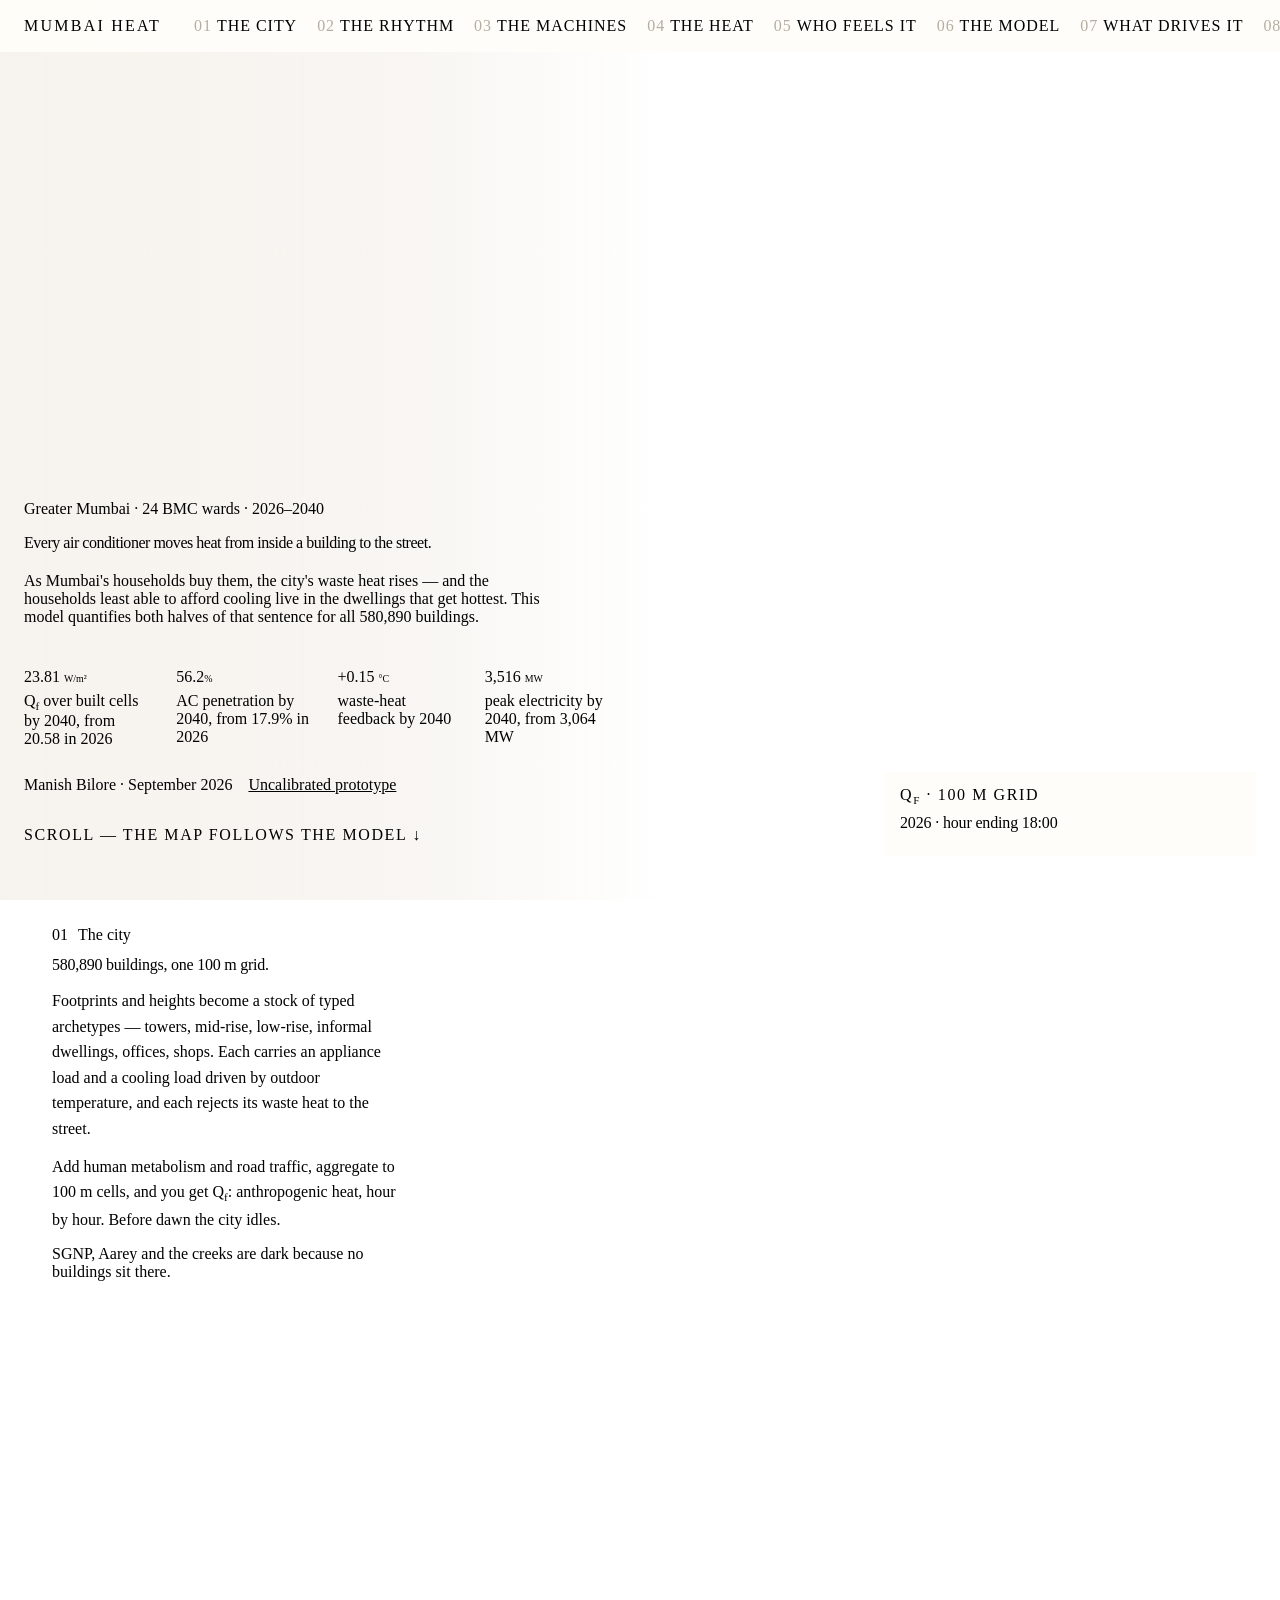
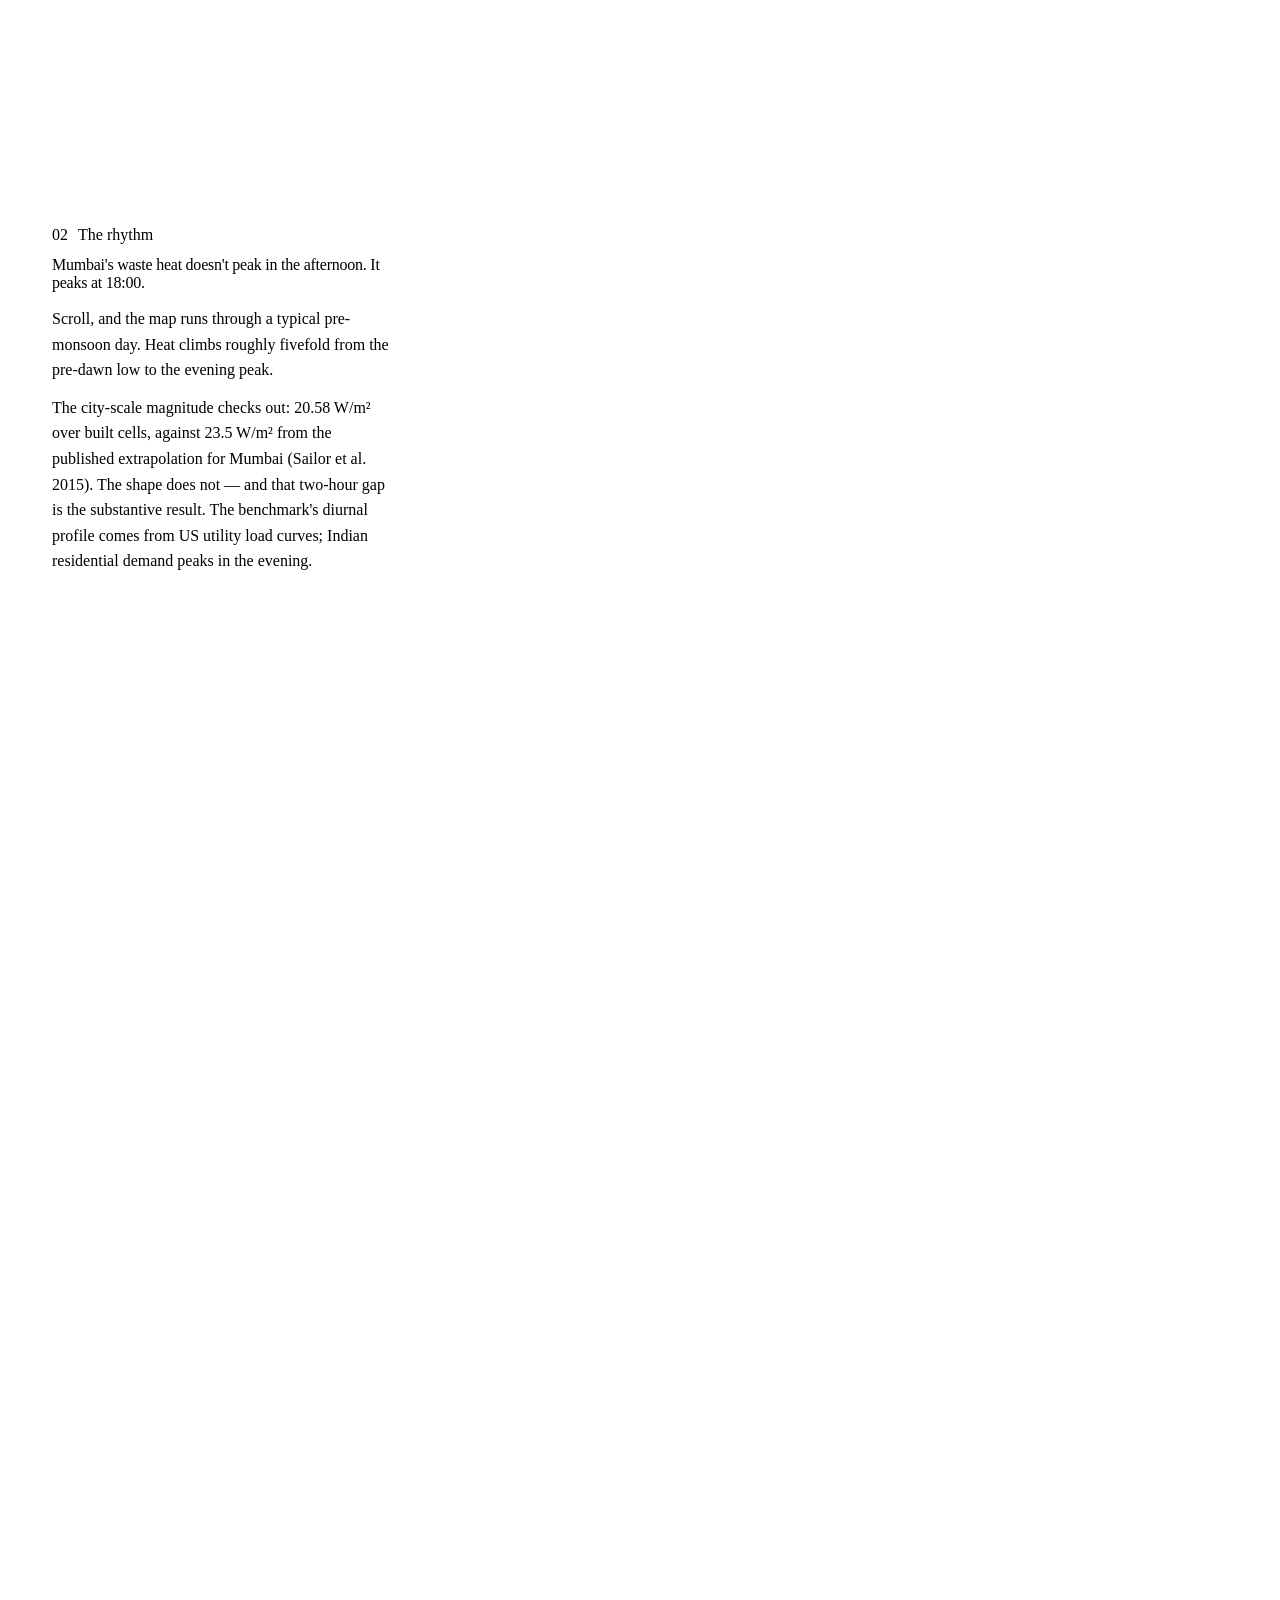
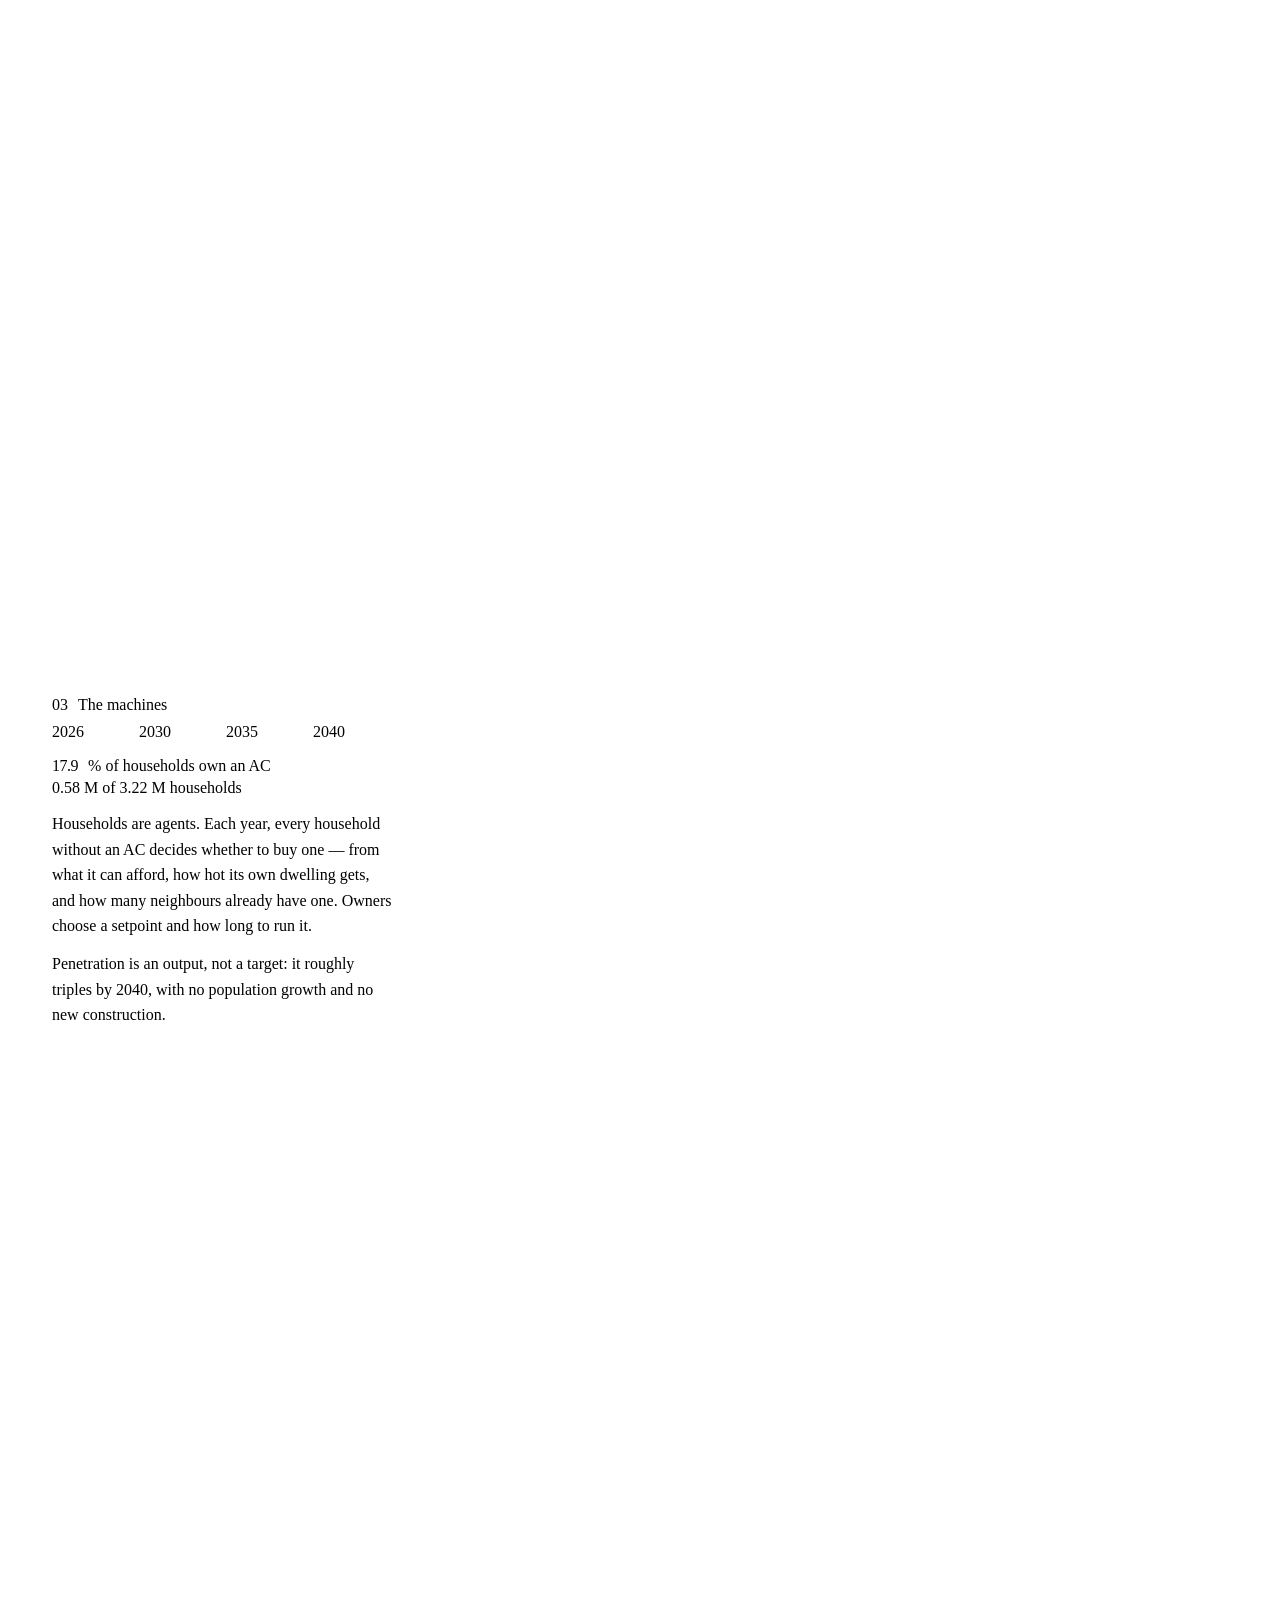
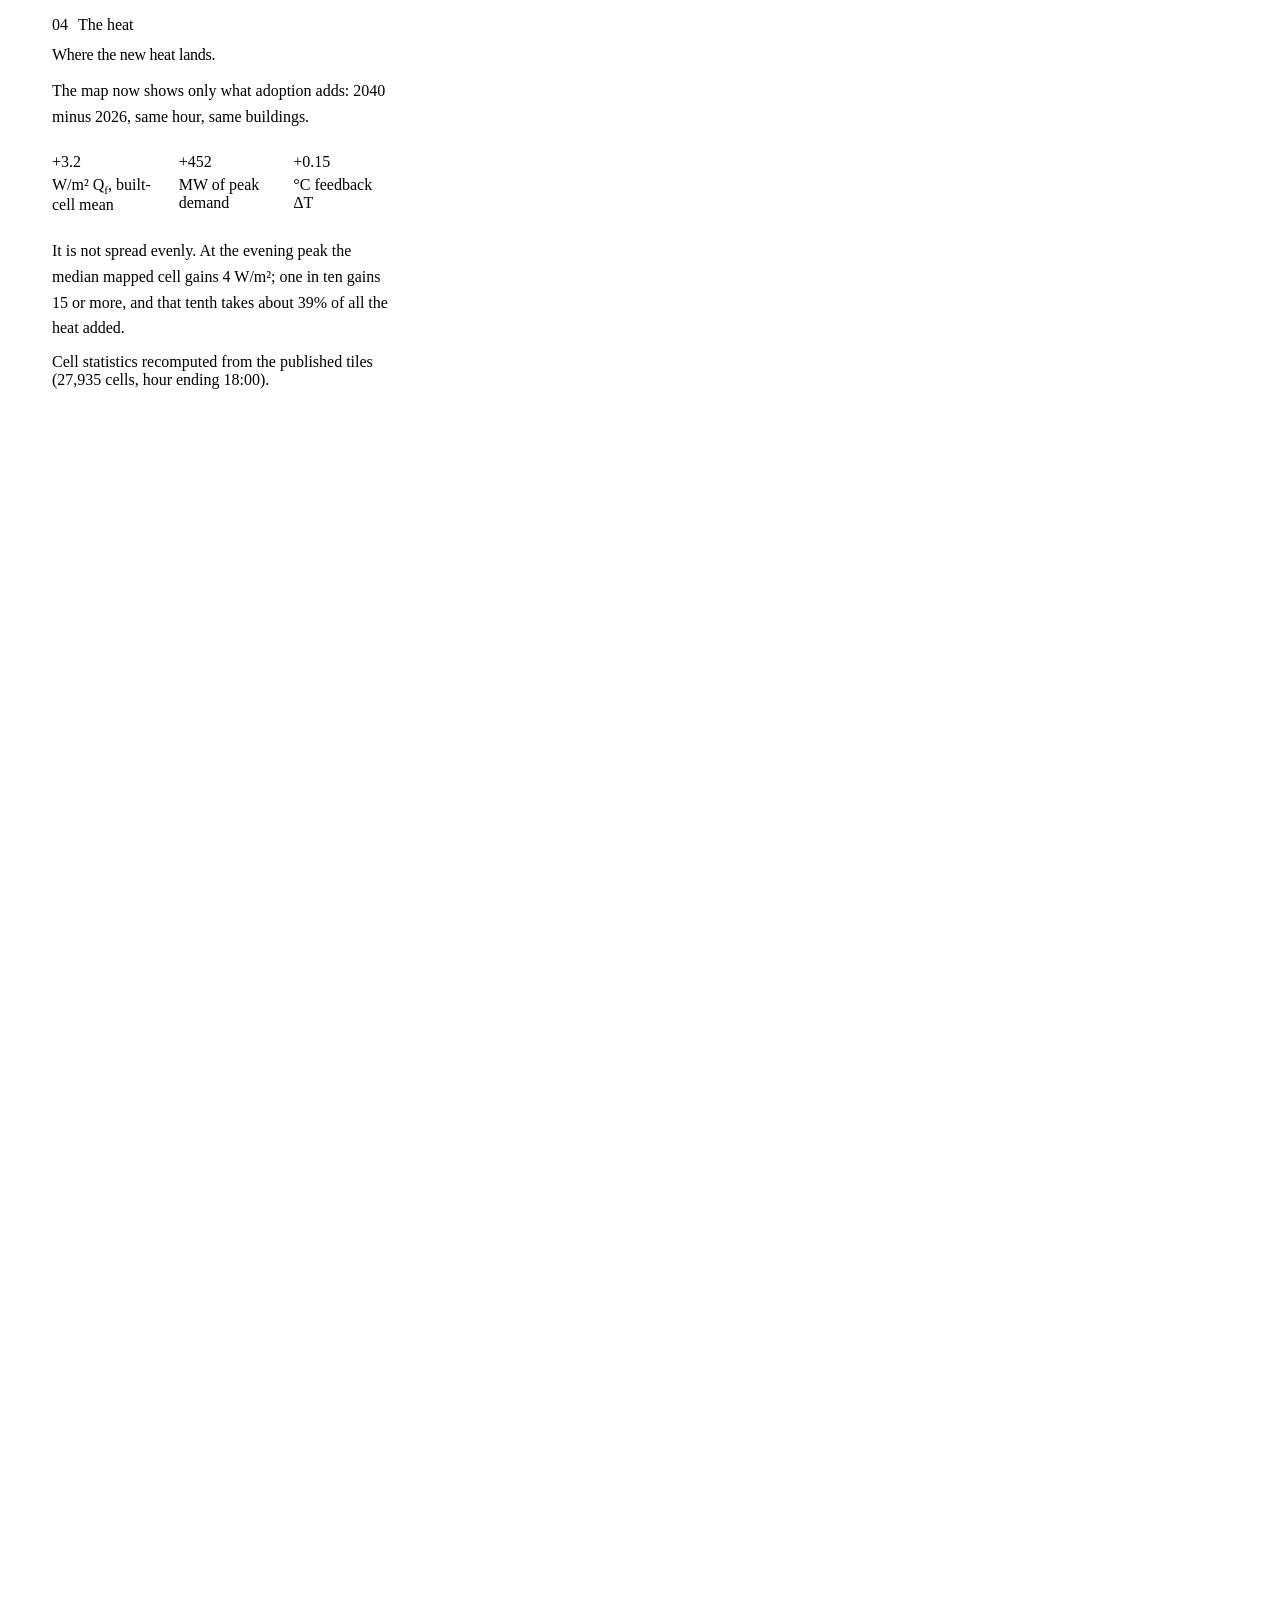
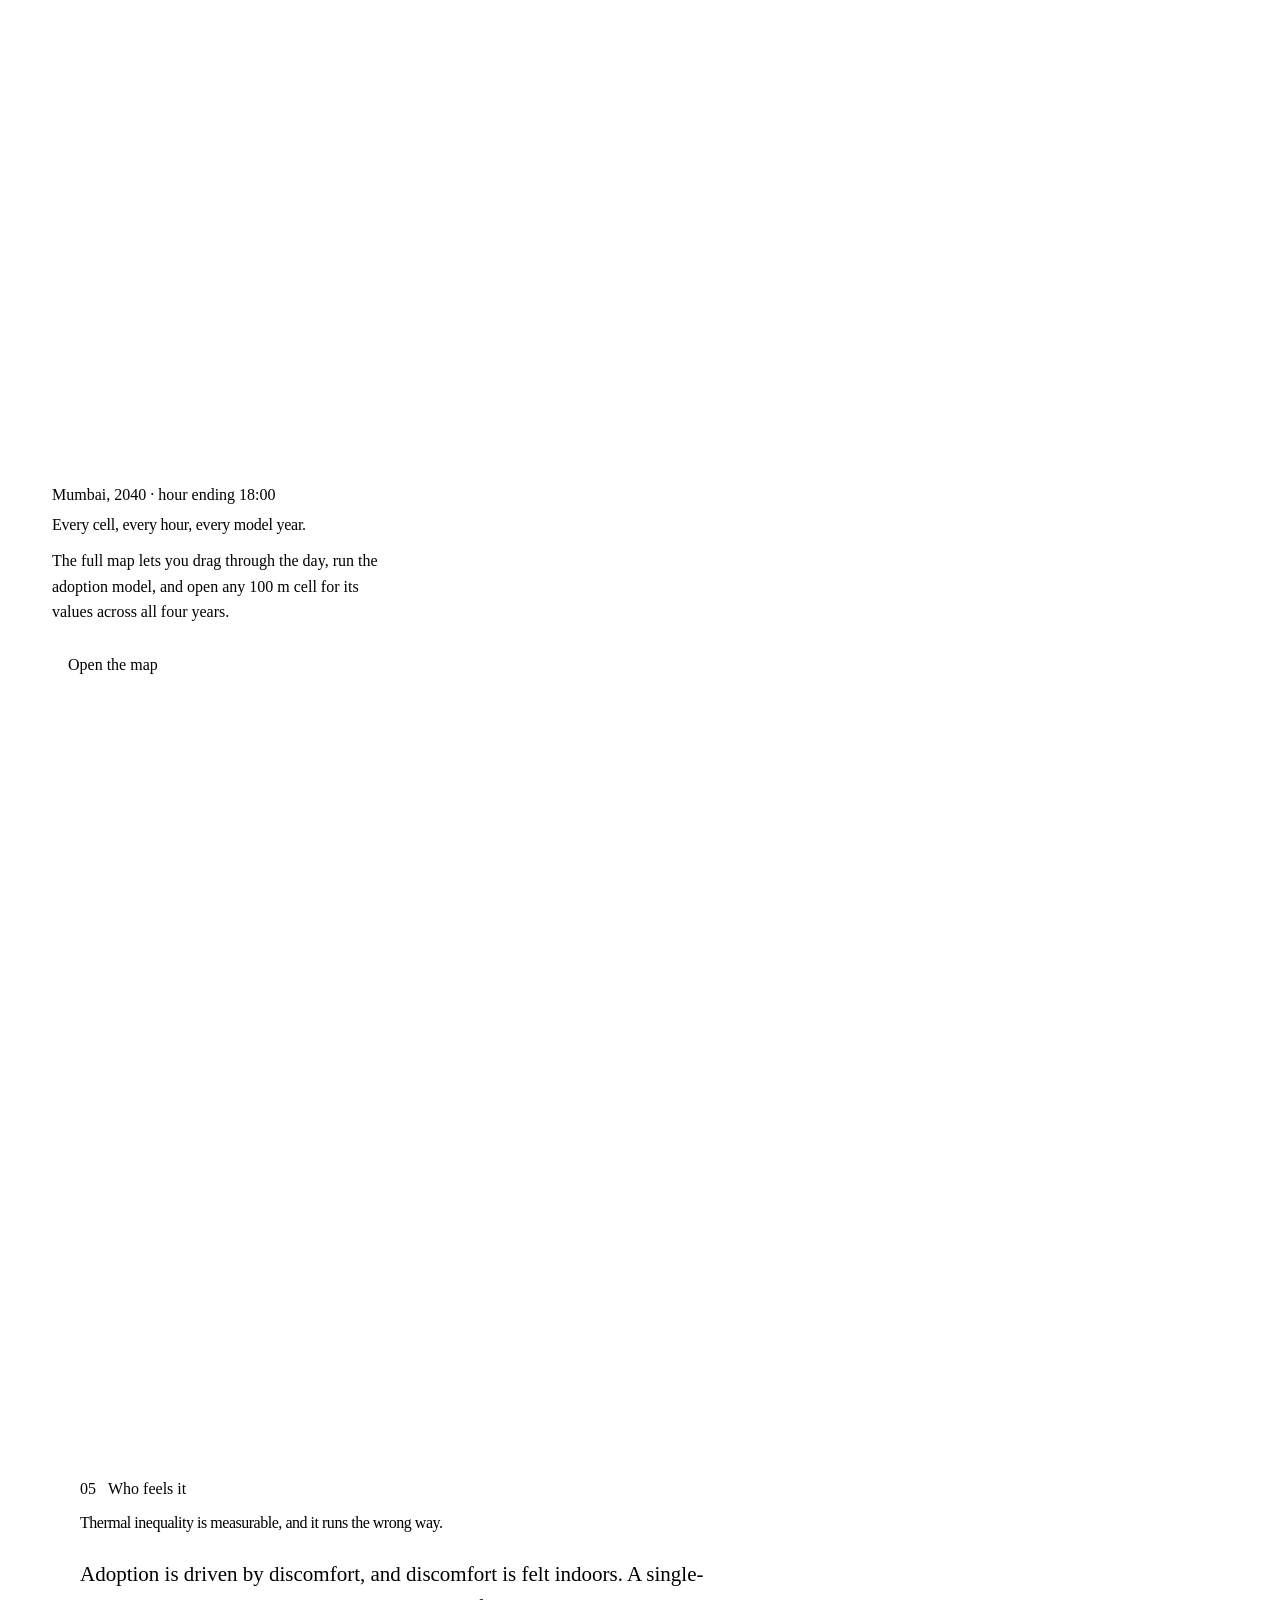
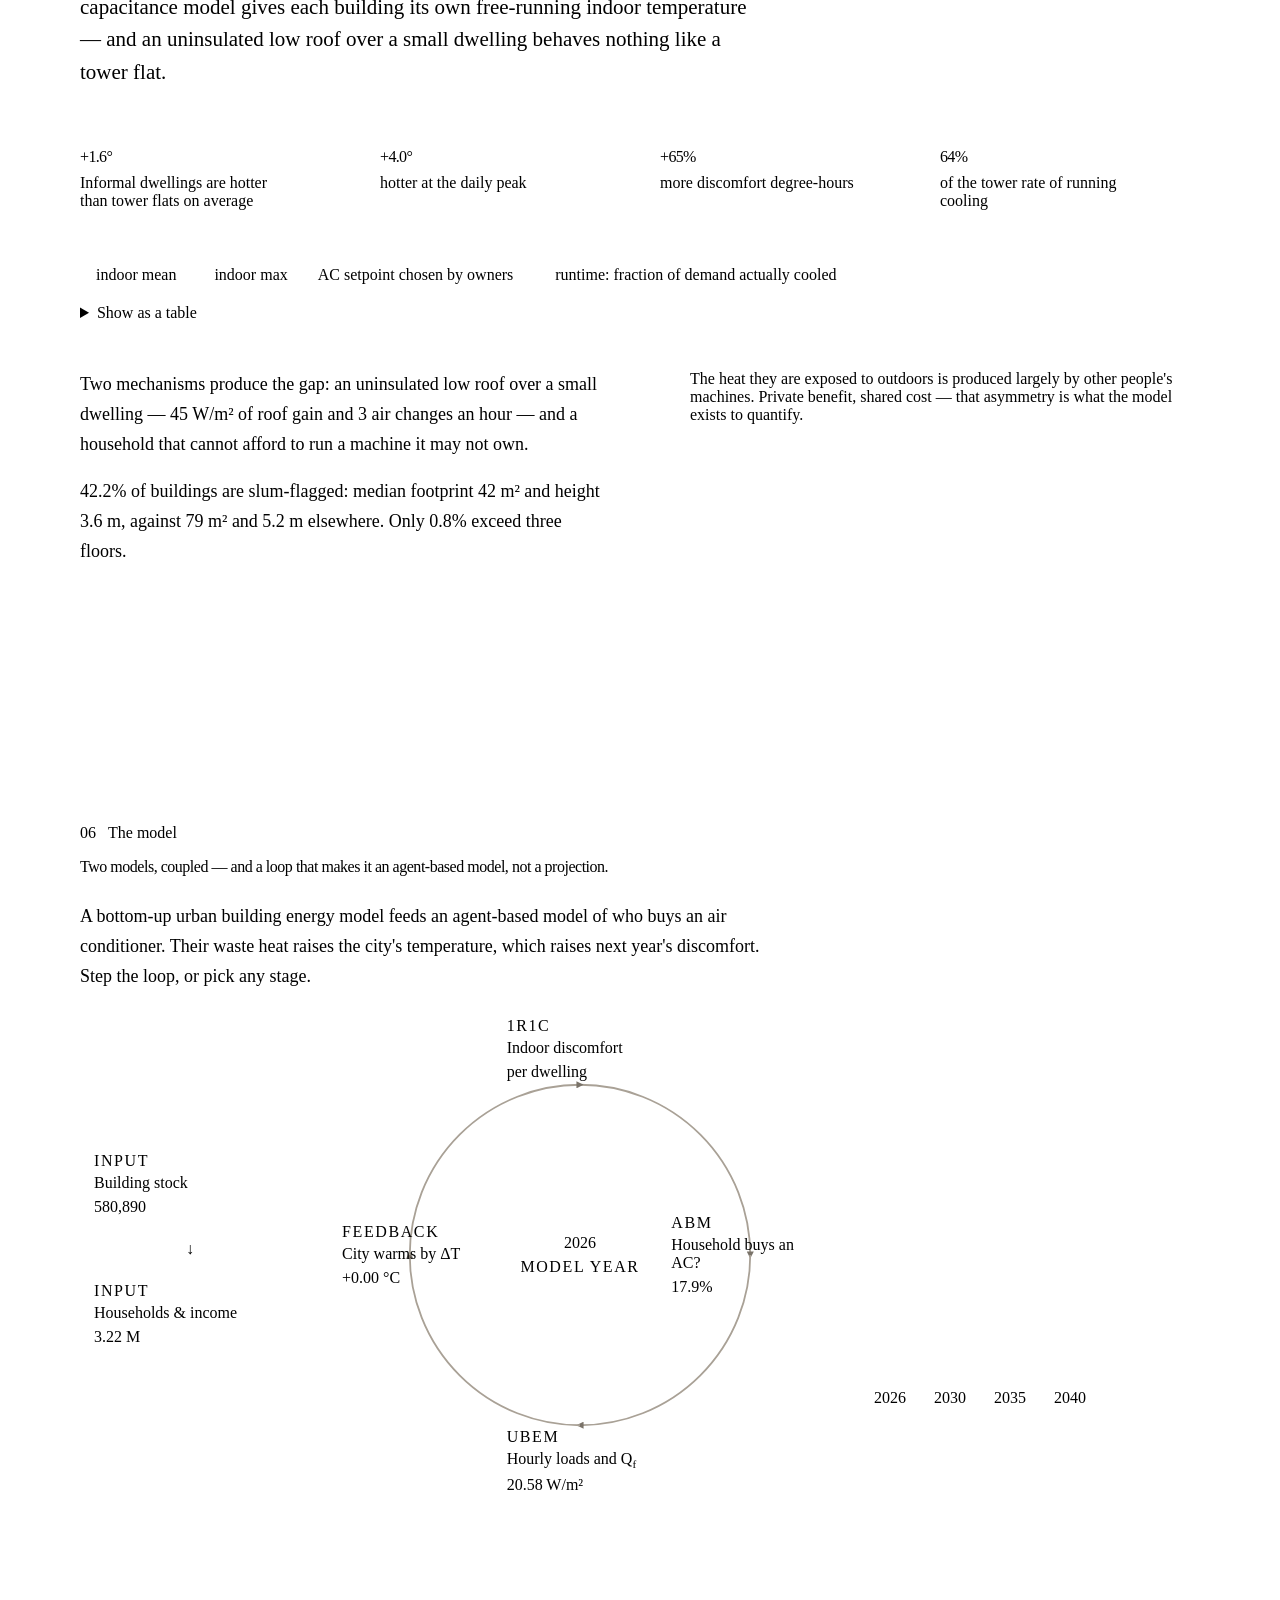
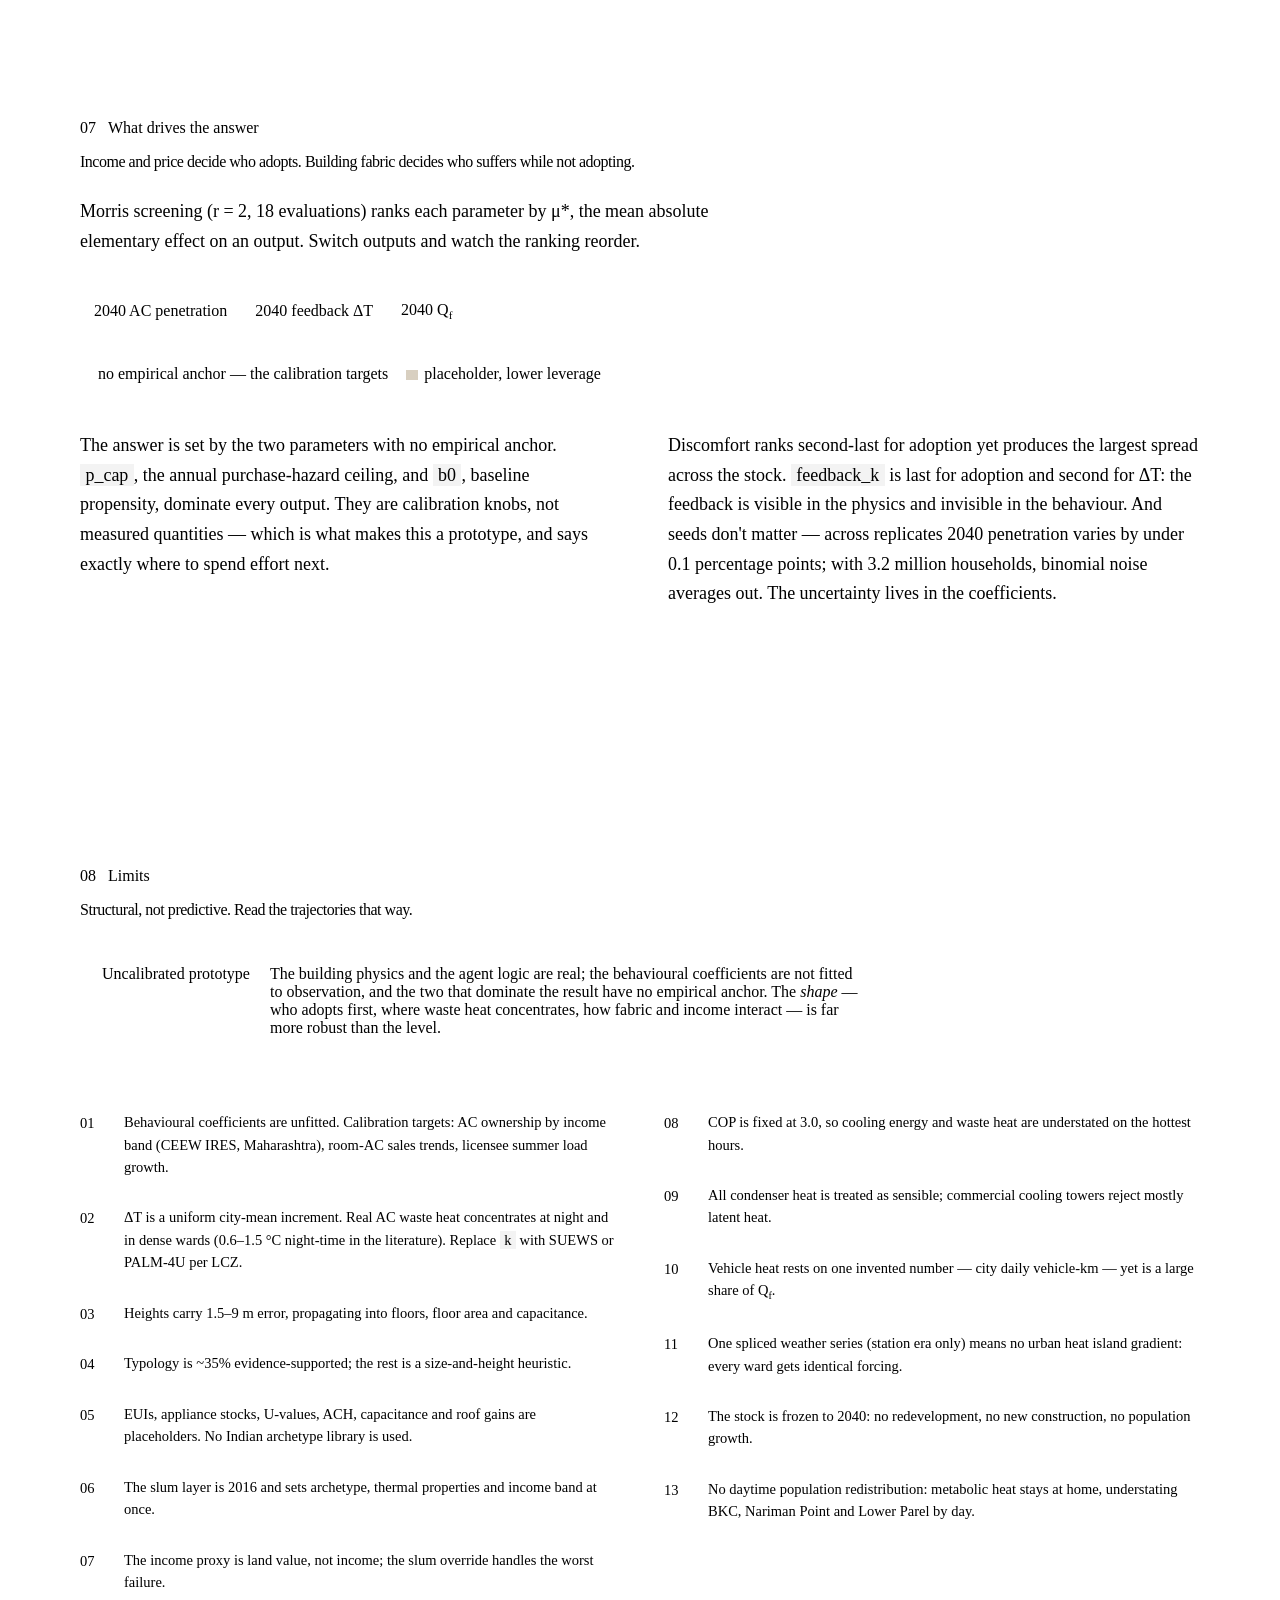
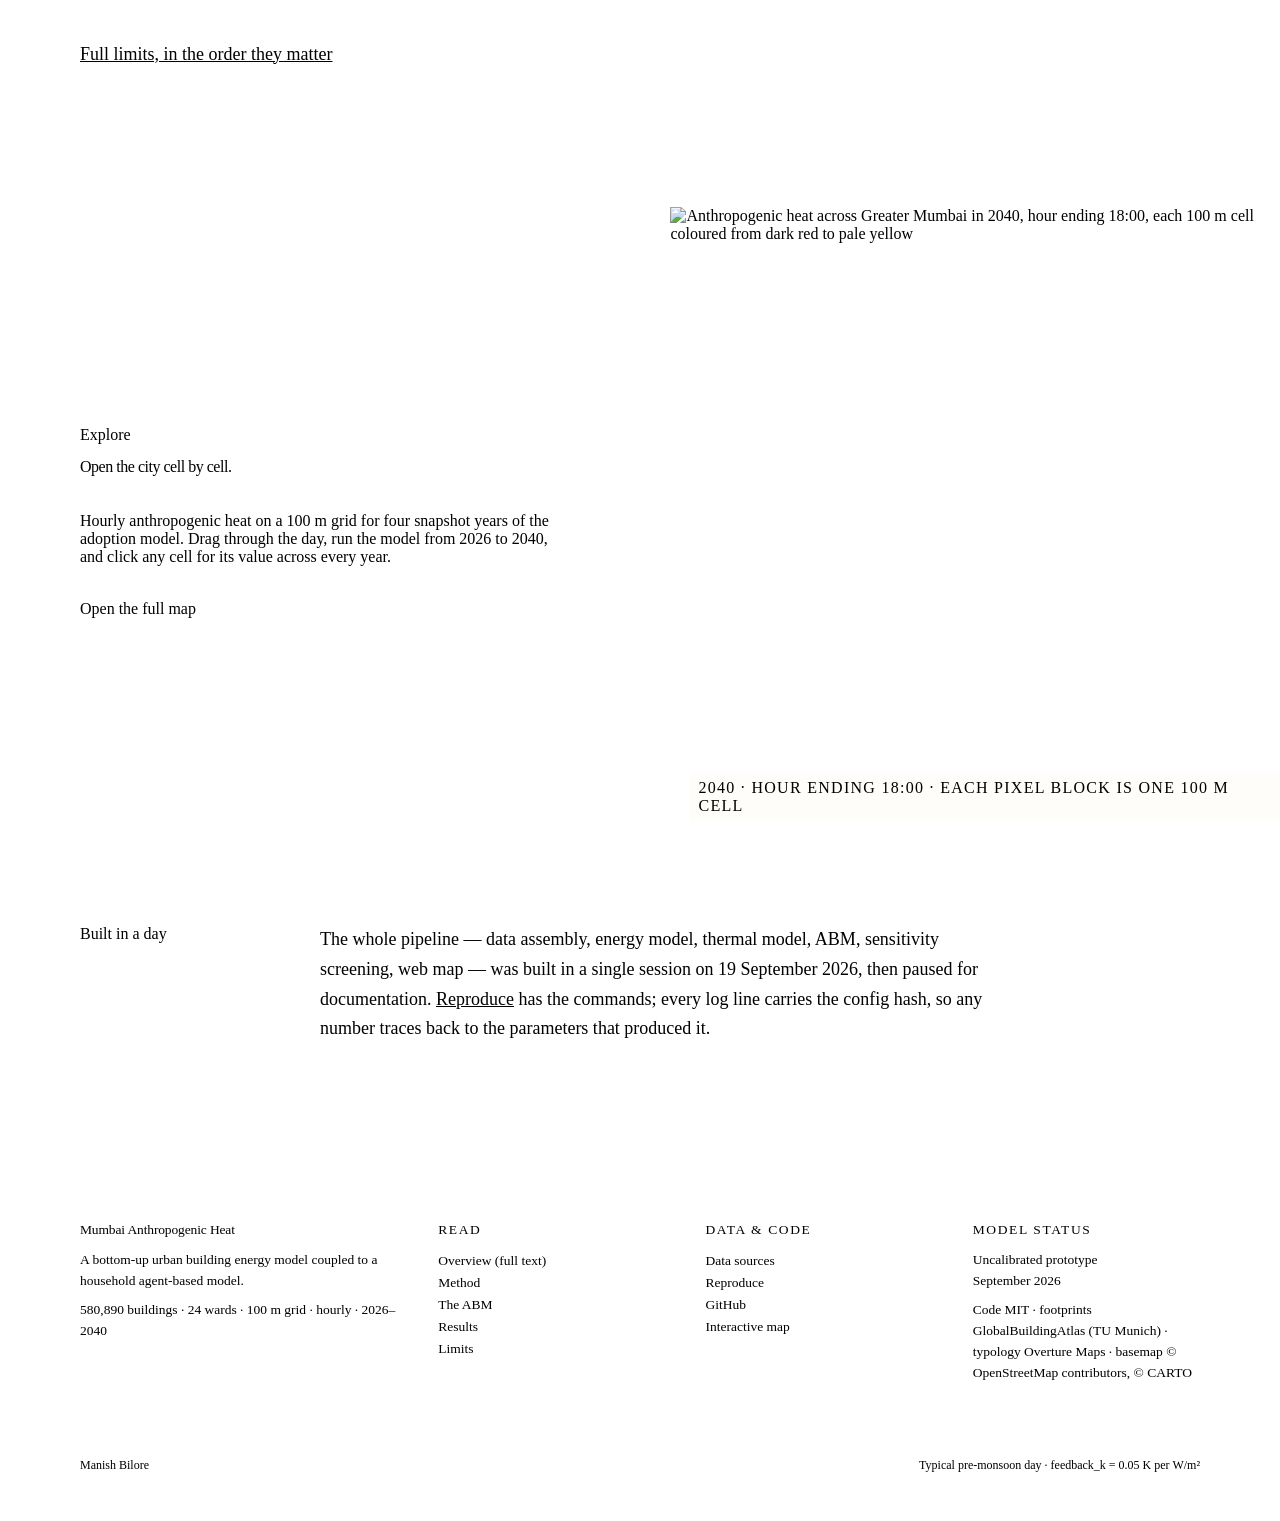
==== commit 6d461eba: "Remove arrows from story, map and overview; fix legend wording - Before/after pairs now lead with th" ====
--- a/story/index.html
+++ b/story/index.html
@@ -106,7 +106,7 @@
   .keyline > div { padding: 14px 14px 0 0; }
   .keyline > div + div { padding-left: 14px; border-left: 1px solid var(--rule); }
   .keyline .v { font: 300 23px/1 var(--display); white-space: nowrap; }
-  .keyline .v .to { color: var(--ink-3); font-size: .7em; margin: 0 4px; }
+  .keyline .v .u { color: var(--ink-3); font-size: .62em; }
   .keyline .v b { font-weight: 500; color: var(--accent); }
   .keyline .k { font: 400 11.5px/1.35 var(--sans); color: var(--ink-3); margin-top: 6px; }
   .byline { margin-top: 28px; font: 400 13px var(--sans); color: var(--ink-3); display: flex; gap: 16px; align-items: center; flex-wrap: wrap; }
@@ -138,7 +138,7 @@
   .ineq .head, .ineq .row { display: grid; grid-template-columns: 170px minmax(0, 1fr) 150px 120px; gap: 24px; align-items: center; }
   .ineq .head { font: 500 10.5px/1.3 var(--mono); letter-spacing: .08em; text-transform: uppercase; color: var(--ink-3); padding-bottom: 10px; border-bottom: 1px solid var(--ink); }
   .ineq .row { padding: 14px 0; border-bottom: 1px solid var(--rule); cursor: default; }
-  .ineq .row:hover { background: rgba(245,201,101,.14); }
+  .ineq .row:hover { background: rgba(131,145,222,.10); }
   .ineq .name { display: flex; align-items: center; gap: 12px; }
   .ineq .name svg { width: 34px; height: 34px; flex: none; }
   .ineq .name b { display: block; font-weight: 500; font-size: 14px; }
@@ -353,14 +353,14 @@
     <!-- hero -->
     <div class="step hero" data-step="hero">
       <div class="hero-in">
-        <div class="eyebrow">Greater Mumbai · 24 BMC wards · 2026 → 2040</div>
+        <div class="eyebrow">Greater Mumbai · 24 BMC wards · 2026–2040</div>
         <h1>Every air conditioner moves heat from inside a building <em>to the street.</em></h1>
         <p class="dek">As Mumbai's households buy them, the city's waste heat rises — and the households least able to afford cooling live in the dwellings that get hottest. This model quantifies both halves of that sentence for all 580,890 buildings.</p>
         <div class="keyline">
-          <div><div class="v num"><span data-k="qf26">20.58</span><span class="to">→</span><b data-k="qf40">23.81</b></div><div class="k">W/m² Q<sub>f</sub>, mean over built cells</div></div>
-          <div><div class="v num"><span data-k="pen26">17.9</span>%<span class="to">→</span><b data-k="pen40">56.2</b>%</div><div class="k">AC penetration</div></div>
-          <div><div class="v num"><b>+<span data-k="dt40">0.15</span></b> °C</div><div class="k">waste-heat feedback by 2040</div></div>
-          <div><div class="v num"><span data-k="mw26">3,064</span><span class="to">→</span><b data-k="mw40">3,516</b></div><div class="k">MW peak electricity</div></div>
+          <div><div class="v num"><b data-k="qf40">23.81</b> <span class="u">W/m²</span></div><div class="k">Q<sub>f</sub> over built cells by 2040, from <span data-k="qf26">20.58</span> in 2026</div></div>
+          <div><div class="v num"><b data-k="pen40">56.2</b><span class="u">%</span></div><div class="k">AC penetration by 2040, from <span data-k="pen26">17.9</span>% in 2026</div></div>
+          <div><div class="v num"><b>+<span data-k="dt40">0.15</span></b> <span class="u">°C</span></div><div class="k">waste-heat feedback by 2040</div></div>
+          <div><div class="v num"><b data-k="mw40">3,516</b> <span class="u">MW</span></div><div class="k">peak electricity by 2040, from <span data-k="mw26">3,064</span> MW</div></div>
         </div>
         <div class="byline"><span>Manish Bilore · September 2026</span><a class="status-badge" href="#limits">Uncalibrated prototype</a></div>
         <div class="cue">Scroll — the map follows the model ↓</div>
@@ -422,7 +422,7 @@
         <div class="eyebrow">Mumbai, 2040 · hour ending 18:00</div>
         <h2>Every cell, every hour, every model year.</h2>
         <p>The full map lets you drag through the day, run the adoption model, and open any 100 m cell for its values across all four years.</p>
-        <a class="cta" href="map/#y=2040&h=18">Open the map →</a>
+        <a class="cta" href="map/#y=2040&h=18">Open the map</a>
       </div>
     </div>
   </div>
@@ -481,7 +481,7 @@
         <button type="button" class="node" data-node="stock"><span class="n">Input</span><span class="t">Building stock</span><span class="val num">580,890</span></button>
         <div class="arrow" aria-hidden="true">↓</div>
         <button type="button" class="node" data-node="pop"><span class="n">Input</span><span class="t">Households &amp; income</span><span class="val num">3.22 M</span></button>
-        <div class="arrow" aria-hidden="true"><span class="ad">→</span><span class="am">↓</span></div>
+        <div class="arrow" aria-hidden="true"><span class="am">↓</span></div>
       </div>
 
       <div>
@@ -492,12 +492,12 @@
             <path d="M 88 50 A 38 38 0 0 1 50 88" fill="none" stroke="#a9a196" stroke-width=".4" marker-end="url(#ah)" />
             <path d="M 50 88 A 38 38 0 0 1 12 50" fill="none" stroke="#a9a196" stroke-width=".4" marker-end="url(#ah)" />
             <path d="M 12 50 A 38 38 0 0 1 50 12" fill="none" stroke="#a9a196" stroke-width=".4" marker-end="url(#ah)" />
-            <circle id="pulseTrack" cx="50" cy="50" r="38" fill="none" stroke="#b83f24" stroke-width="1.1" stroke-linecap="round"
+            <circle id="pulseTrack" cx="50" cy="50" r="38" fill="none" stroke="#b0243c" stroke-width="1.1" stroke-linecap="round"
                     pathLength="100" stroke-dasharray="0 100" transform="rotate(-90 50 50)" opacity="0" />
           </svg>
           <button type="button" class="node p0" data-node="thermal"><span class="n">1R1C</span><span class="t">Indoor discomfort</span><span class="val num" id="lvThermal">per dwelling</span></button>
           <button type="button" class="node p1" data-node="abm"><span class="n">ABM</span><span class="t">Household buys an AC?</span><span class="val num" id="lvPen">17.9%</span></button>
-          <button type="button" class="node p2" data-node="loads"><span class="n">UBEM</span><span class="t">Hourly loads → Q<sub>f</sub></span><span class="val num" id="lvQf">20.58 W/m²</span></button>
+          <button type="button" class="node p2" data-node="loads"><span class="n">UBEM</span><span class="t">Hourly loads and Q<sub>f</sub></span><span class="val num" id="lvQf">20.58 W/m²</span></button>
           <button type="button" class="node p3" data-node="feedback"><span class="n">Feedback</span><span class="t">City warms by ΔT</span><span class="val num" id="lvDt">+0.00 °C</span></button>
           <div class="mid"><div class="y num" id="lvYear">2026</div><div class="l">model year</div></div>
         </div>
@@ -561,7 +561,7 @@
       <li><b>The stock is frozen to 2040:</b> no redevelopment, no new construction, no population growth.</li>
       <li><b>No daytime population redistribution:</b> metabolic heat stays at home, understating BKC, Nariman Point and Lower Parel by day.</li>
     </ol>
-    <p style="margin-top:32px"><a class="more" href="limitations.html">Full limits, in the order they matter →</a></p>
+    <p style="margin-top:32px"><a class="more" href="limitations.html">Full limits, in the order they matter</a></p>
   </div>
 </section>
 
@@ -571,8 +571,8 @@
     <div class="txt">
       <div class="eyebrow" style="color:var(--accent)">Explore</div>
       <h2>Open the city <em>cell by cell.</em></h2>
-      <p>Hourly anthropogenic heat on a 100 m grid for four snapshot years of the adoption model. Drag the day, run 2026 → 2040, click any cell for its value across every year.</p>
-      <span class="go">Open the full map →</span>
+      <p>Hourly anthropogenic heat on a 100 m grid for four snapshot years of the adoption model. Drag through the day, run the model from 2026 to 2040, and click any cell for its value across every year.</p>
+      <span class="go">Open the full map</span>
     </div>
     <figure class="poster"><img src="map/poster.png" alt="Anthropogenic heat across Greater Mumbai in 2040, hour ending 18:00, each 100 m cell coloured from dark red to pale yellow" loading="lazy" width="1410" height="2634" /><figcaption>2040 · hour ending 18:00 · each pixel block is one 100 m cell</figcaption></figure>
   </a>
@@ -686,7 +686,7 @@
     const segs = ramp.slice(1);
     let bar = "", ticks = "";
     segs.forEach(([v, c], k) => {
-      bar += `<i style="background:linear-gradient(90deg,${k ? segs[k - 1][1] : "#fffaf0"},${c})"></i>`;
+      bar += `<i style="background:linear-gradient(90deg,${k ? segs[k - 1][1] : "#f3f5fb"},${c})"></i>`;
       if (k > 0) ticks += `<span style="left:${(k / segs.length) * 100}%">${segs[k - 1][0]}</span>`;
     });
     ticks += `<span style="left:100%;transform:translateX(-100%)">${segs[segs.length - 1][0]}+</span>`;
@@ -697,7 +697,7 @@
   function hud() {
     $("hudWhen").innerHTML = M.mode === "qf"
       ? `<small>Q<sub>f</sub> · 100 m grid</small><em>${M.year}</em> · hour ending ${H.hourEnd(M.hour)}`
-      : `<small>Added by adoption · 100 m grid</small>2026 → <em>${M.year}</em> · ${H.hourEnd(M.hour)}`;
+      : `<small>Added since 2026 · 100 m grid</small><em>${M.year}</em> · hour ending ${H.hourEnd(M.hour)}`;
     if (!DIURNAL) return;
     const on = chartMode !== "none";
     $("hudChart").classList.toggle("on", on); $("hudKey").classList.toggle("on", on);
@@ -705,9 +705,9 @@
       hudChart.set({ yMax: 50, hour: M.hour, marks: [],
         series: [
           { id: "s", label: "Sailor et al. 2015", values: DIURNAL.sailor, color: "#7a7369", width: 1.5, dash: "4 3" },
-          { id: "m", label: "This model, 2026", values: DIURNAL.city_mean[2026], color: "#b83f24", width: 2.5, main: true },
+          { id: "m", label: "This model, 2026", values: DIURNAL.city_mean[2026], color: "#b0243c", width: 2.5, main: true },
         ] });
-      $("hudKey").innerHTML = `<span><i style="border-color:#b83f24"></i>this model · peak 18:00</span><span><i style="border-color:#7a7369;border-top-style:dashed"></i>benchmark · peak 16:00</span>`;
+      $("hudKey").innerHTML = `<span><i style="border-color:#b0243c"></i>this model · peak 18:00</span><span><i style="border-color:#7a7369;border-top-style:dashed"></i>benchmark · peak 16:00</span>`;
     } else if (chartMode === "years") {
       const s = H.YEARS.map((y) => ({ id: y, label: String(y), values: DIURNAL.city_mean[y], color: H.YEAR_DARK[y],
         width: y === M.year ? 2.5 : 1.2, opacity: y <= M.year ? (y === M.year ? 1 : 0.45) : 0.12, main: y === M.year }));
@@ -899,7 +899,7 @@
     b_peer:        { d: "neighbour influence", anchor: true, v: { delta_t_2040: 0.050, penetration_2040: 0.089, qf_2040_wm2: 0.678 } },
     b_afford:      { d: "weight on affordability", anchor: true, v: { delta_t_2040: 0.079, penetration_2040: 0.074, qf_2040_wm2: 0.794 } },
     b_discomfort:  { d: "weight on indoor discomfort", anchor: true, v: { delta_t_2040: 0.044, penetration_2040: 0.067, qf_2040_wm2: 0.501 } },
-    feedback_k:    { d: "waste heat → ΔT, K per W/m²", anchor: true, v: { delta_t_2040: 0.282, penetration_2040: 0.008, qf_2040_wm2: 0.320 } },
+    feedback_k:    { d: "waste heat to ΔT, K per W/m²", anchor: true, v: { delta_t_2040: 0.282, penetration_2040: 0.008, qf_2040_wm2: 0.320 } },
   };
   const UNITS = { penetration_2040: "μ* in penetration (fraction)", delta_t_2040: "μ* in K", qf_2040_wm2: "μ* in W/m²" };
   const ROW = 44;
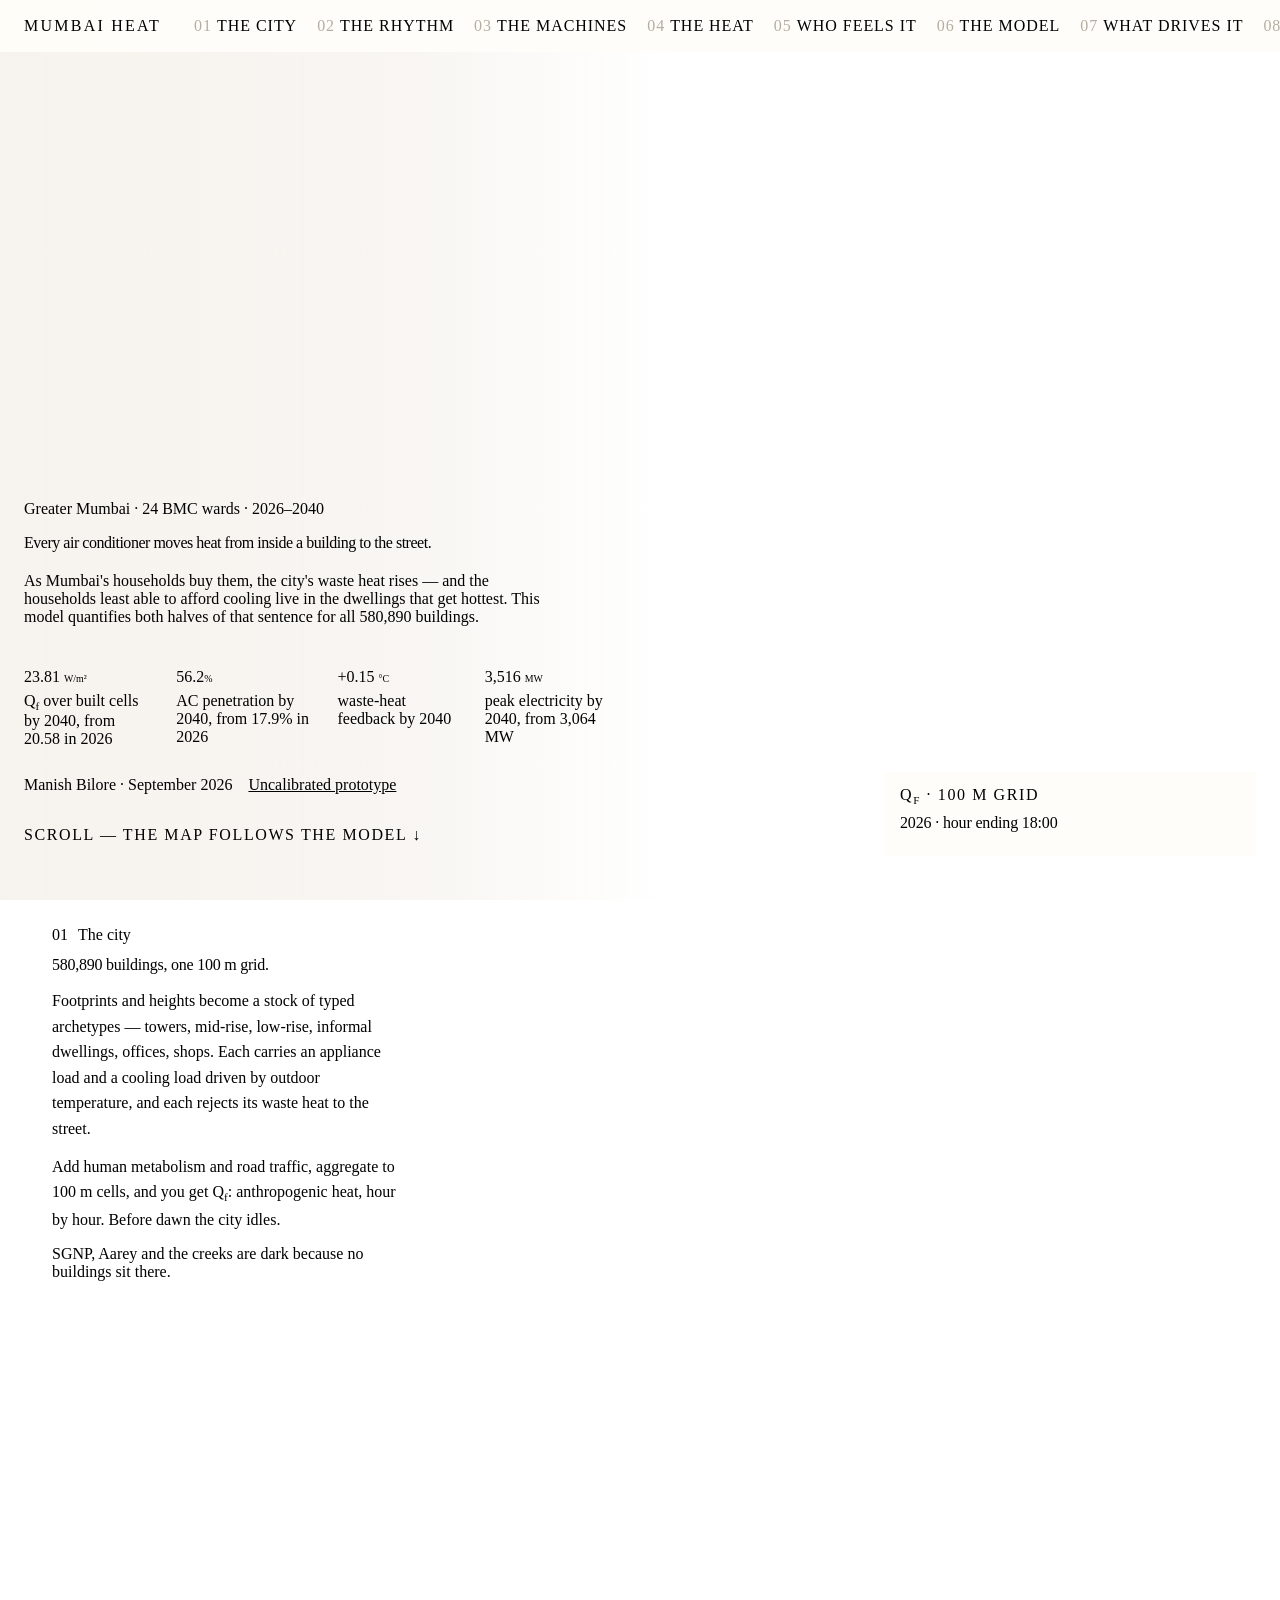
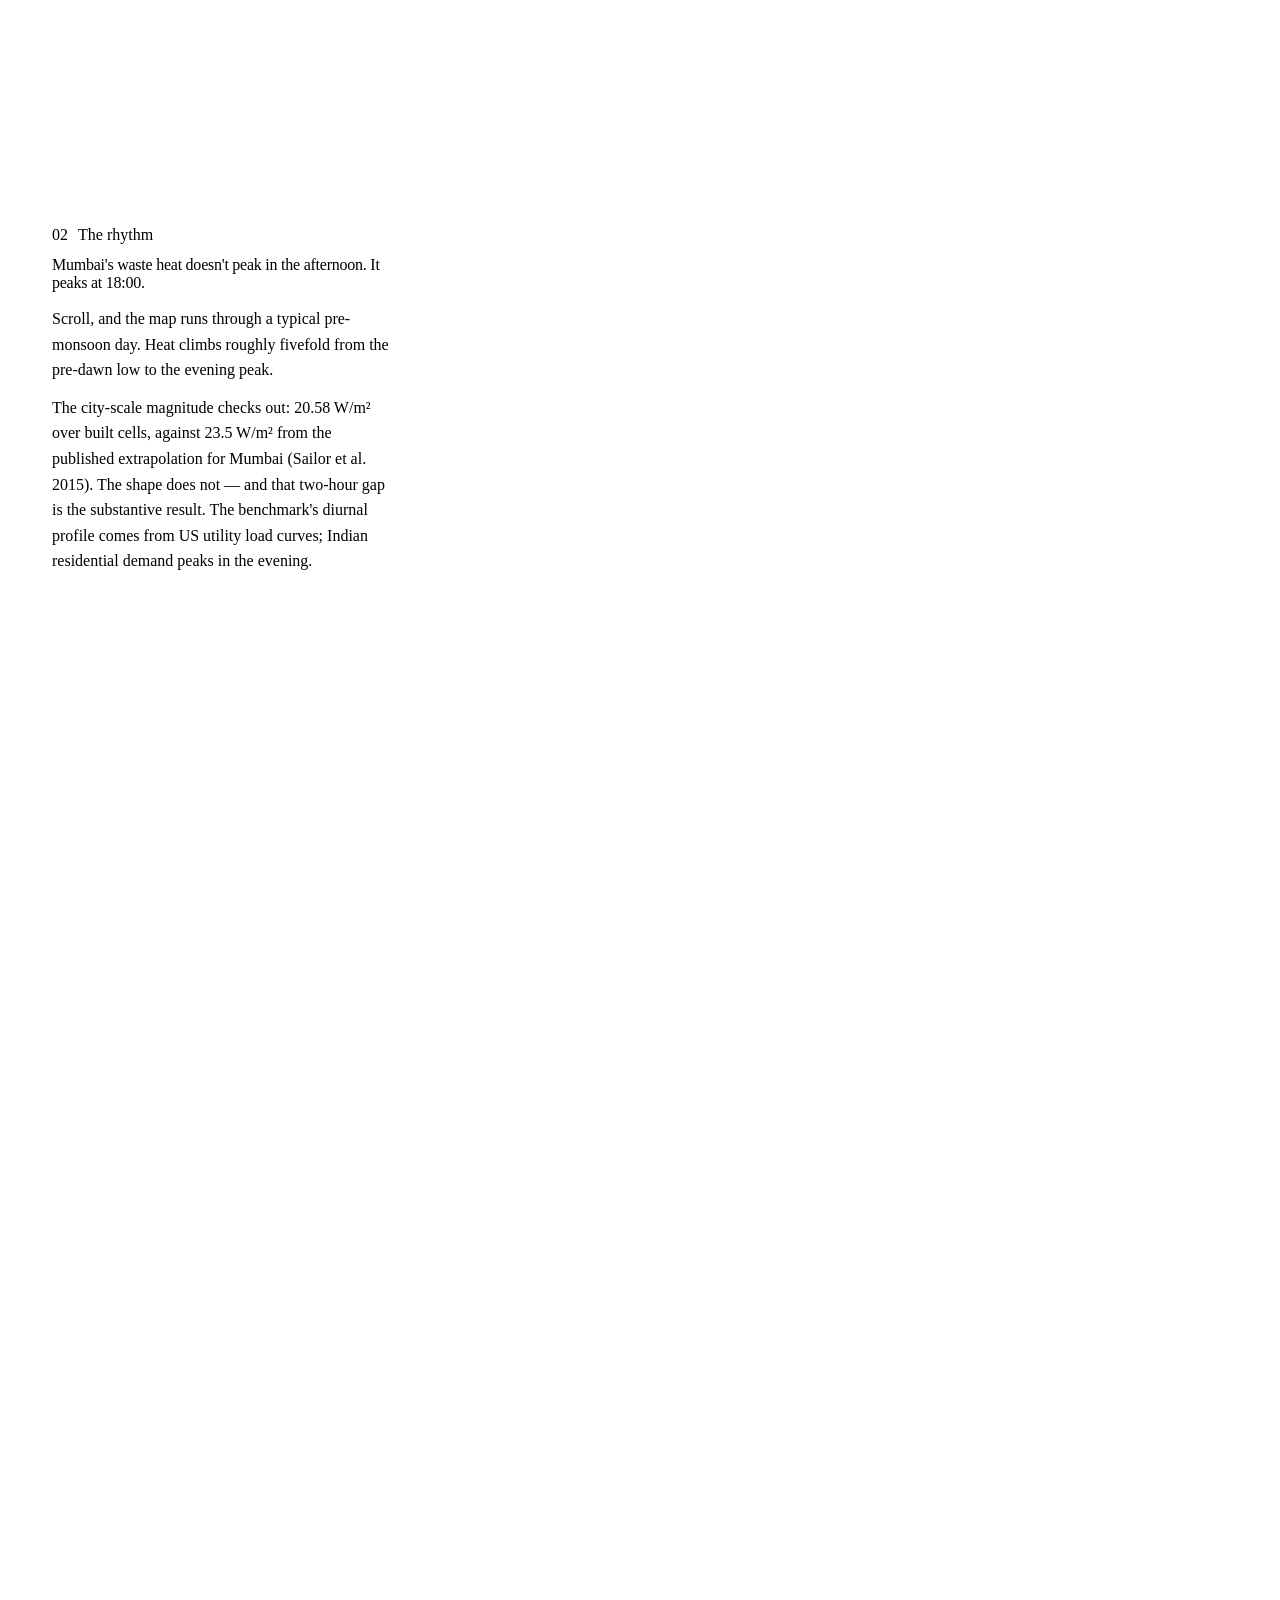
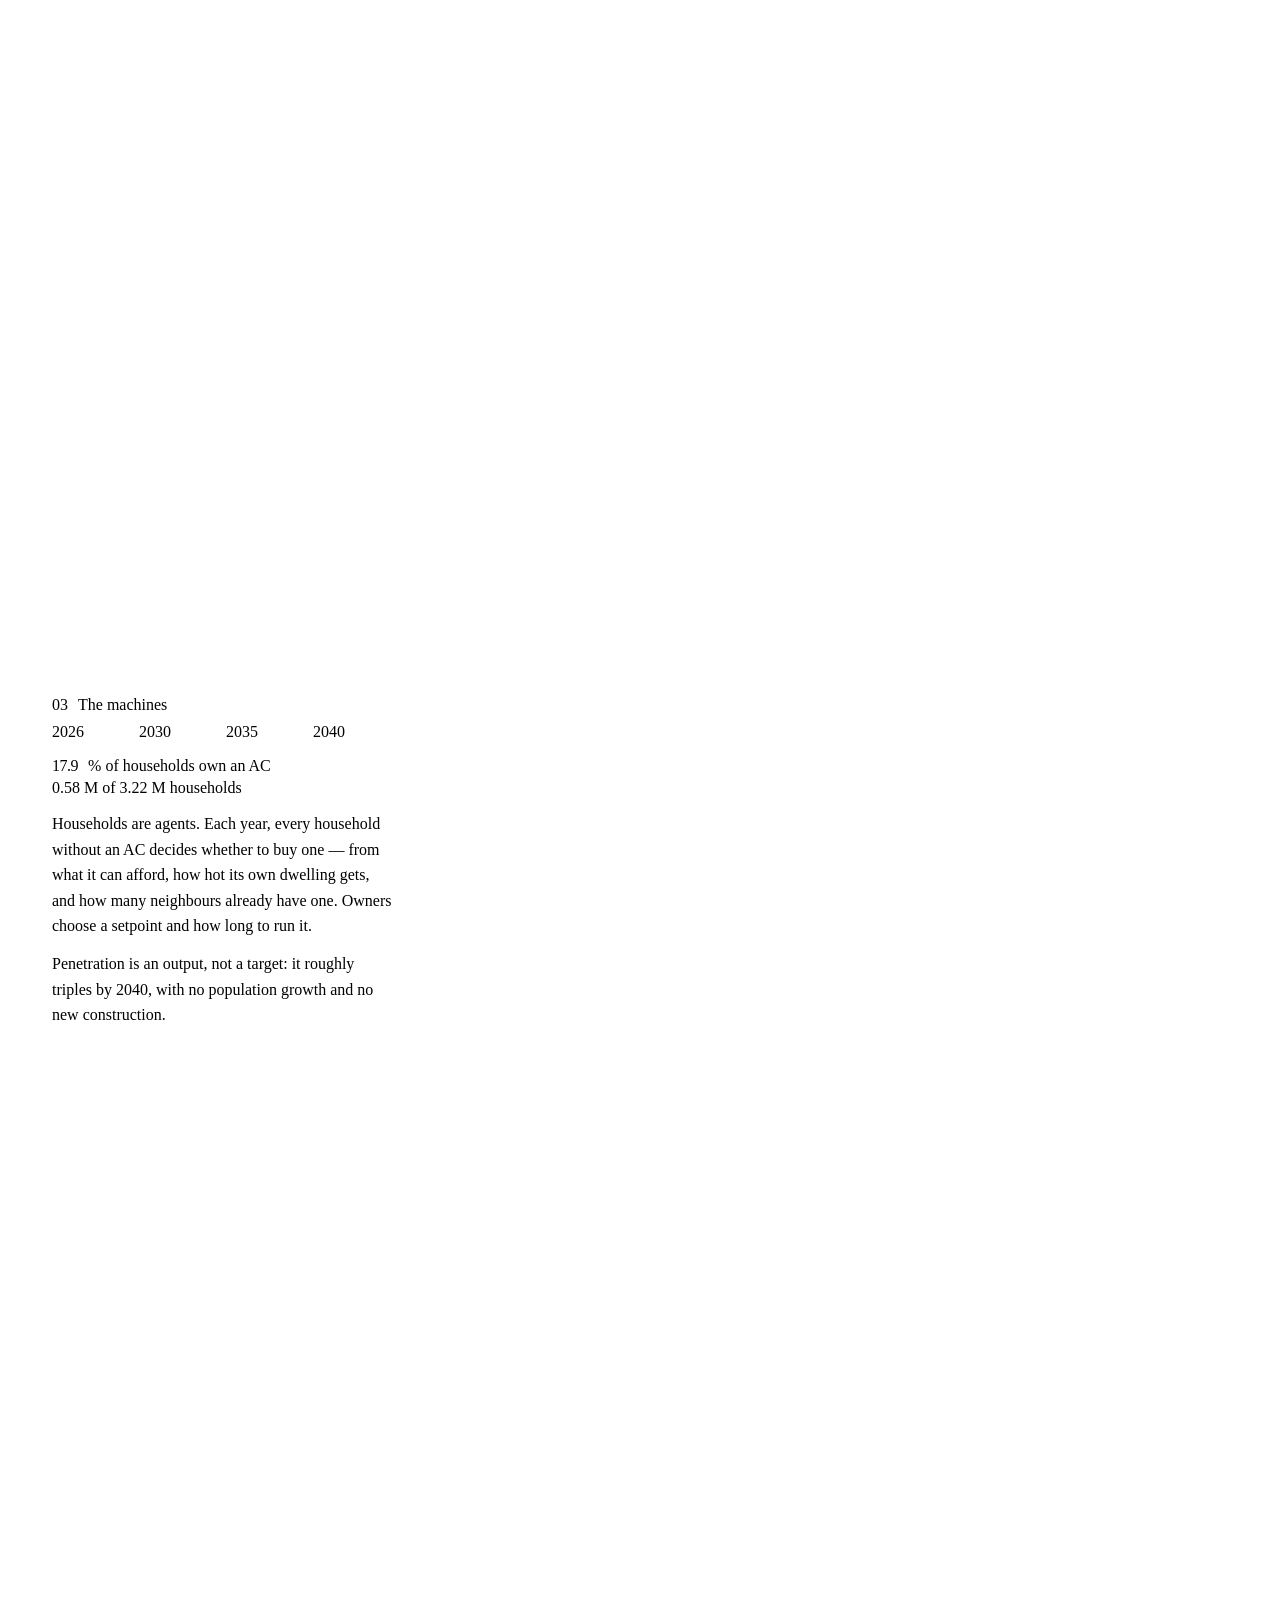
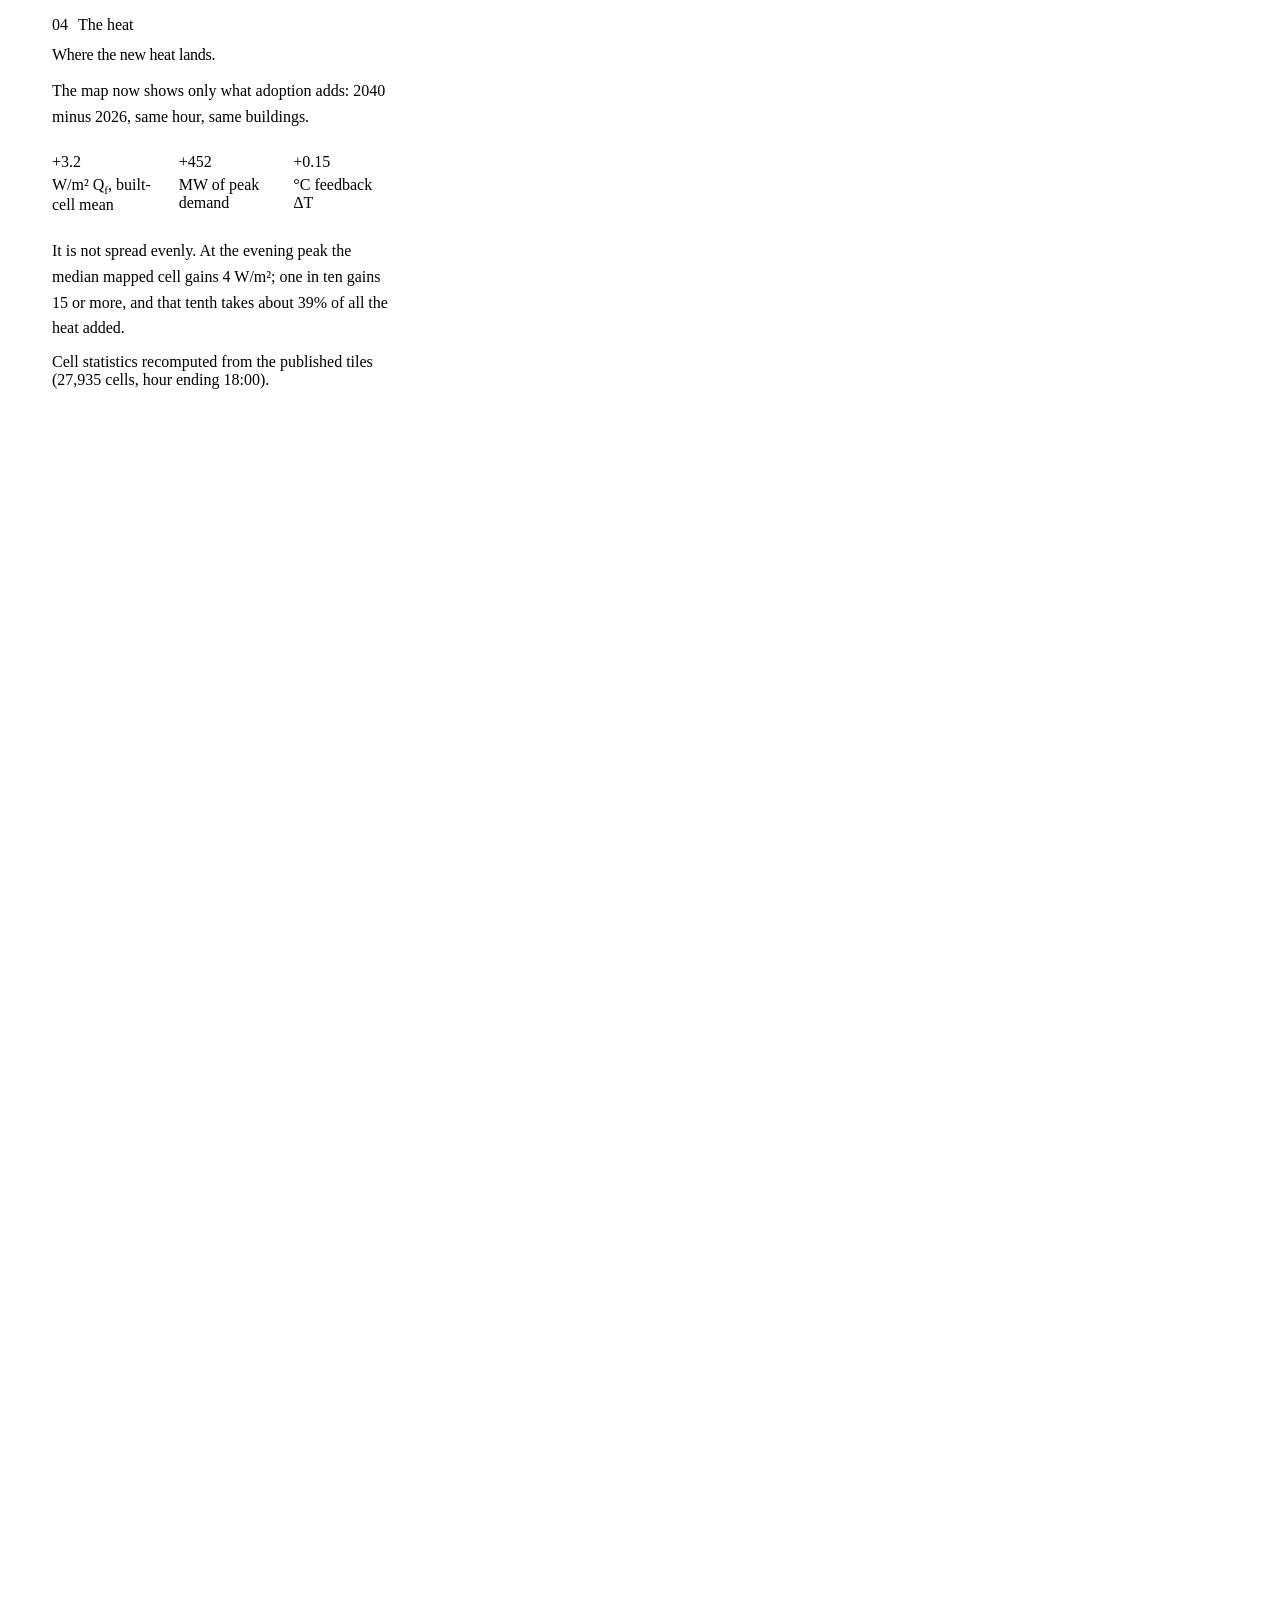
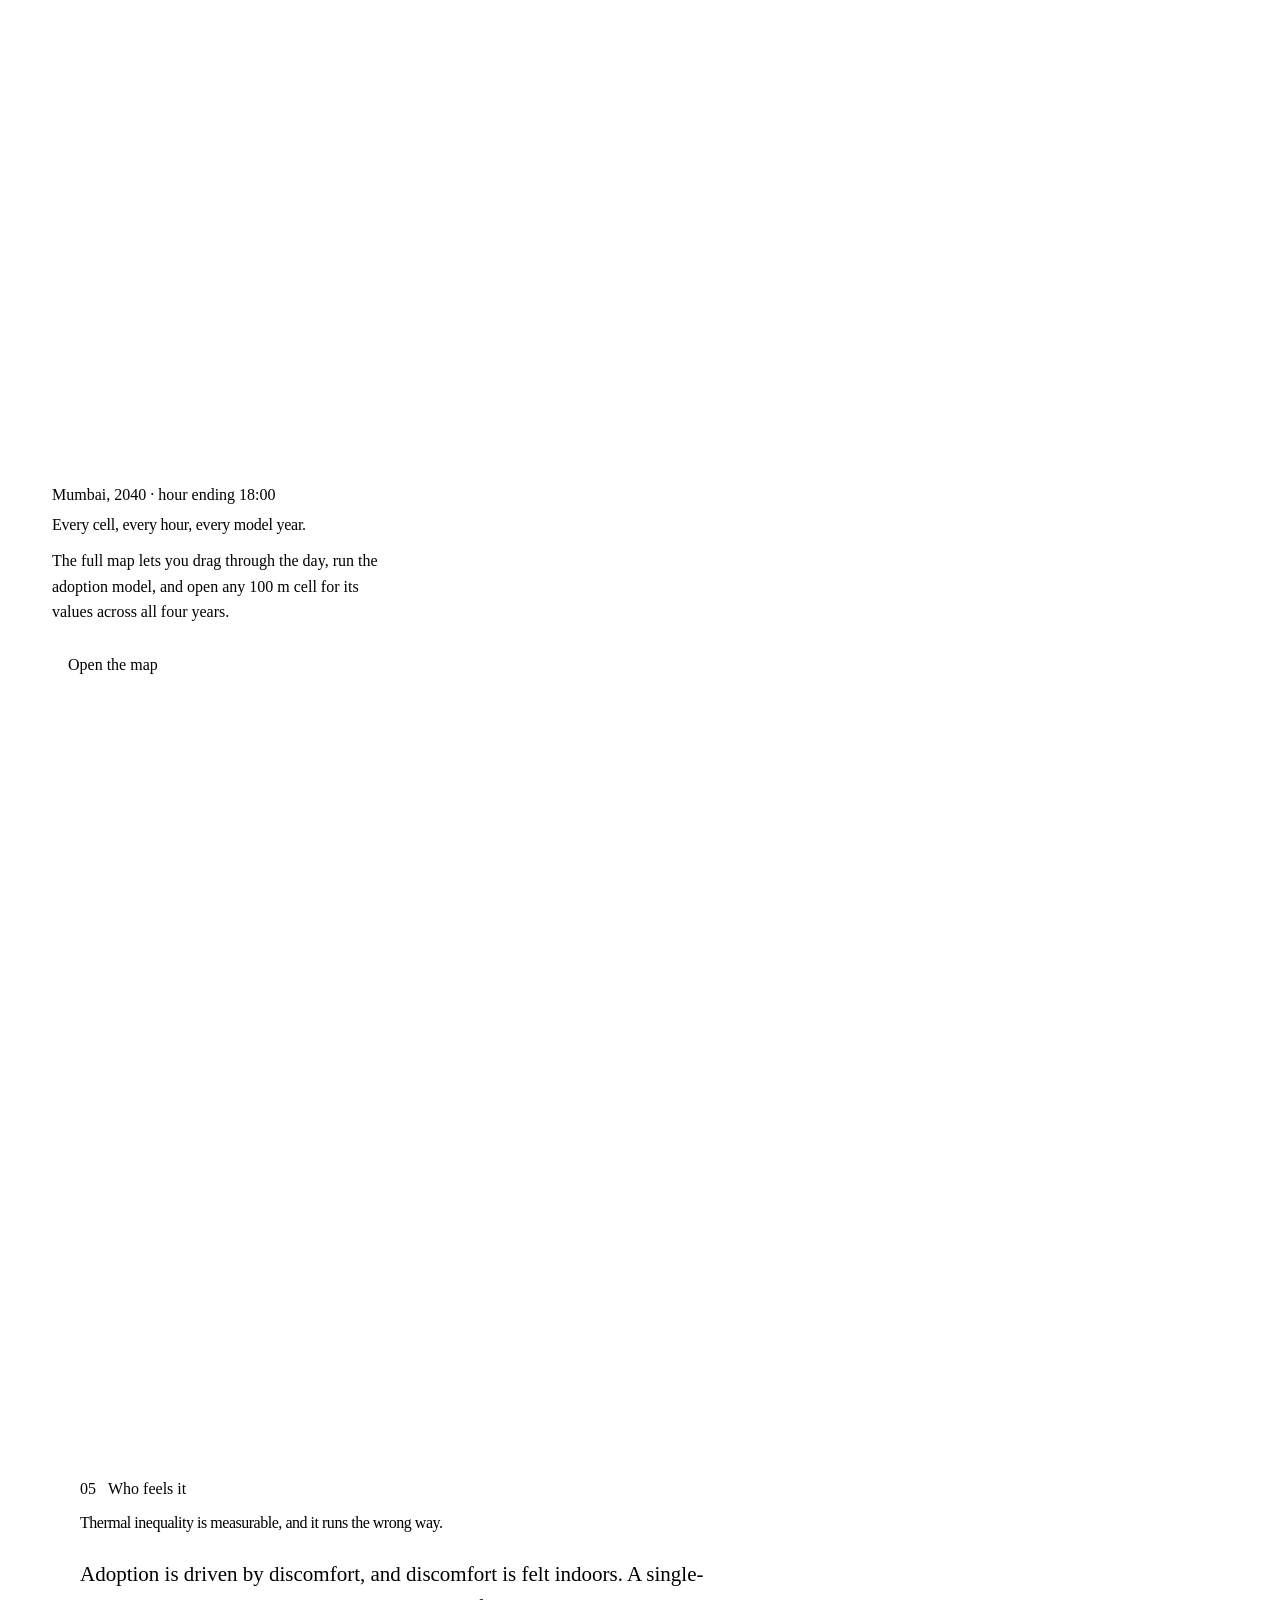
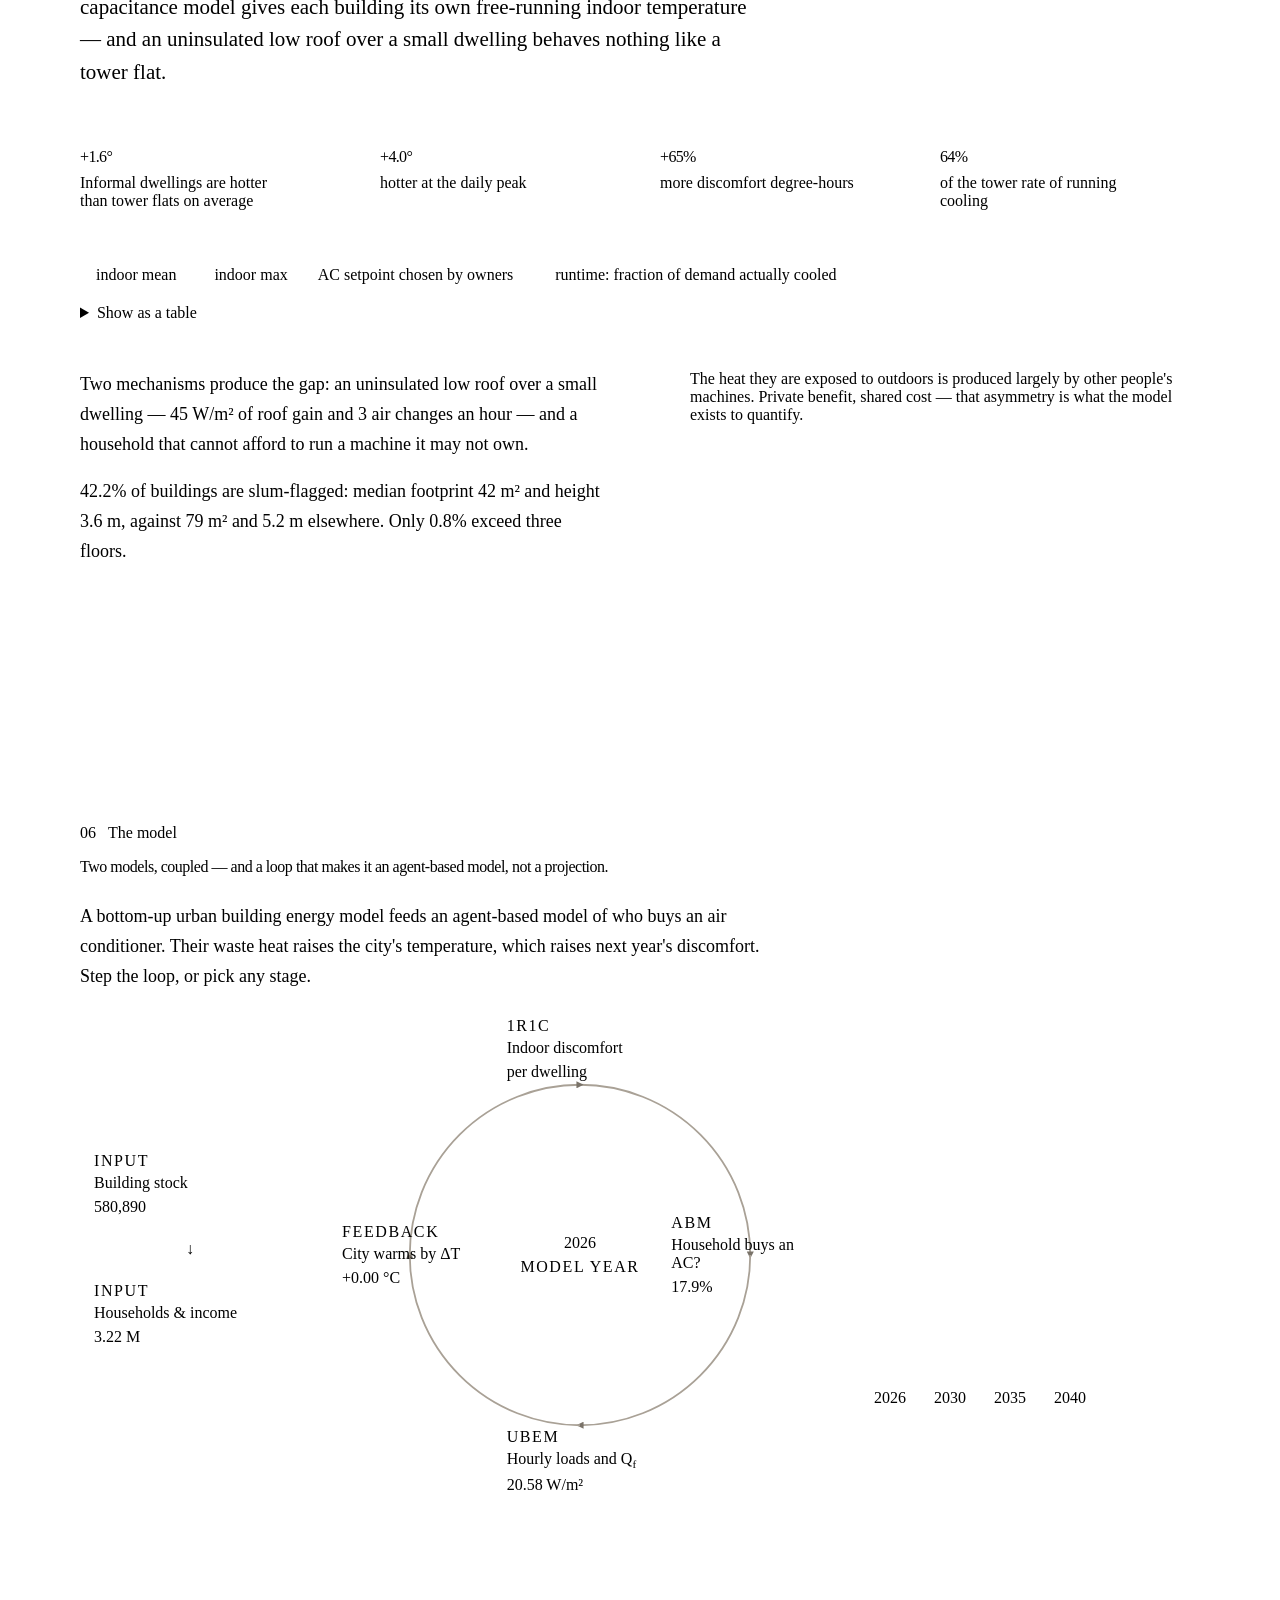
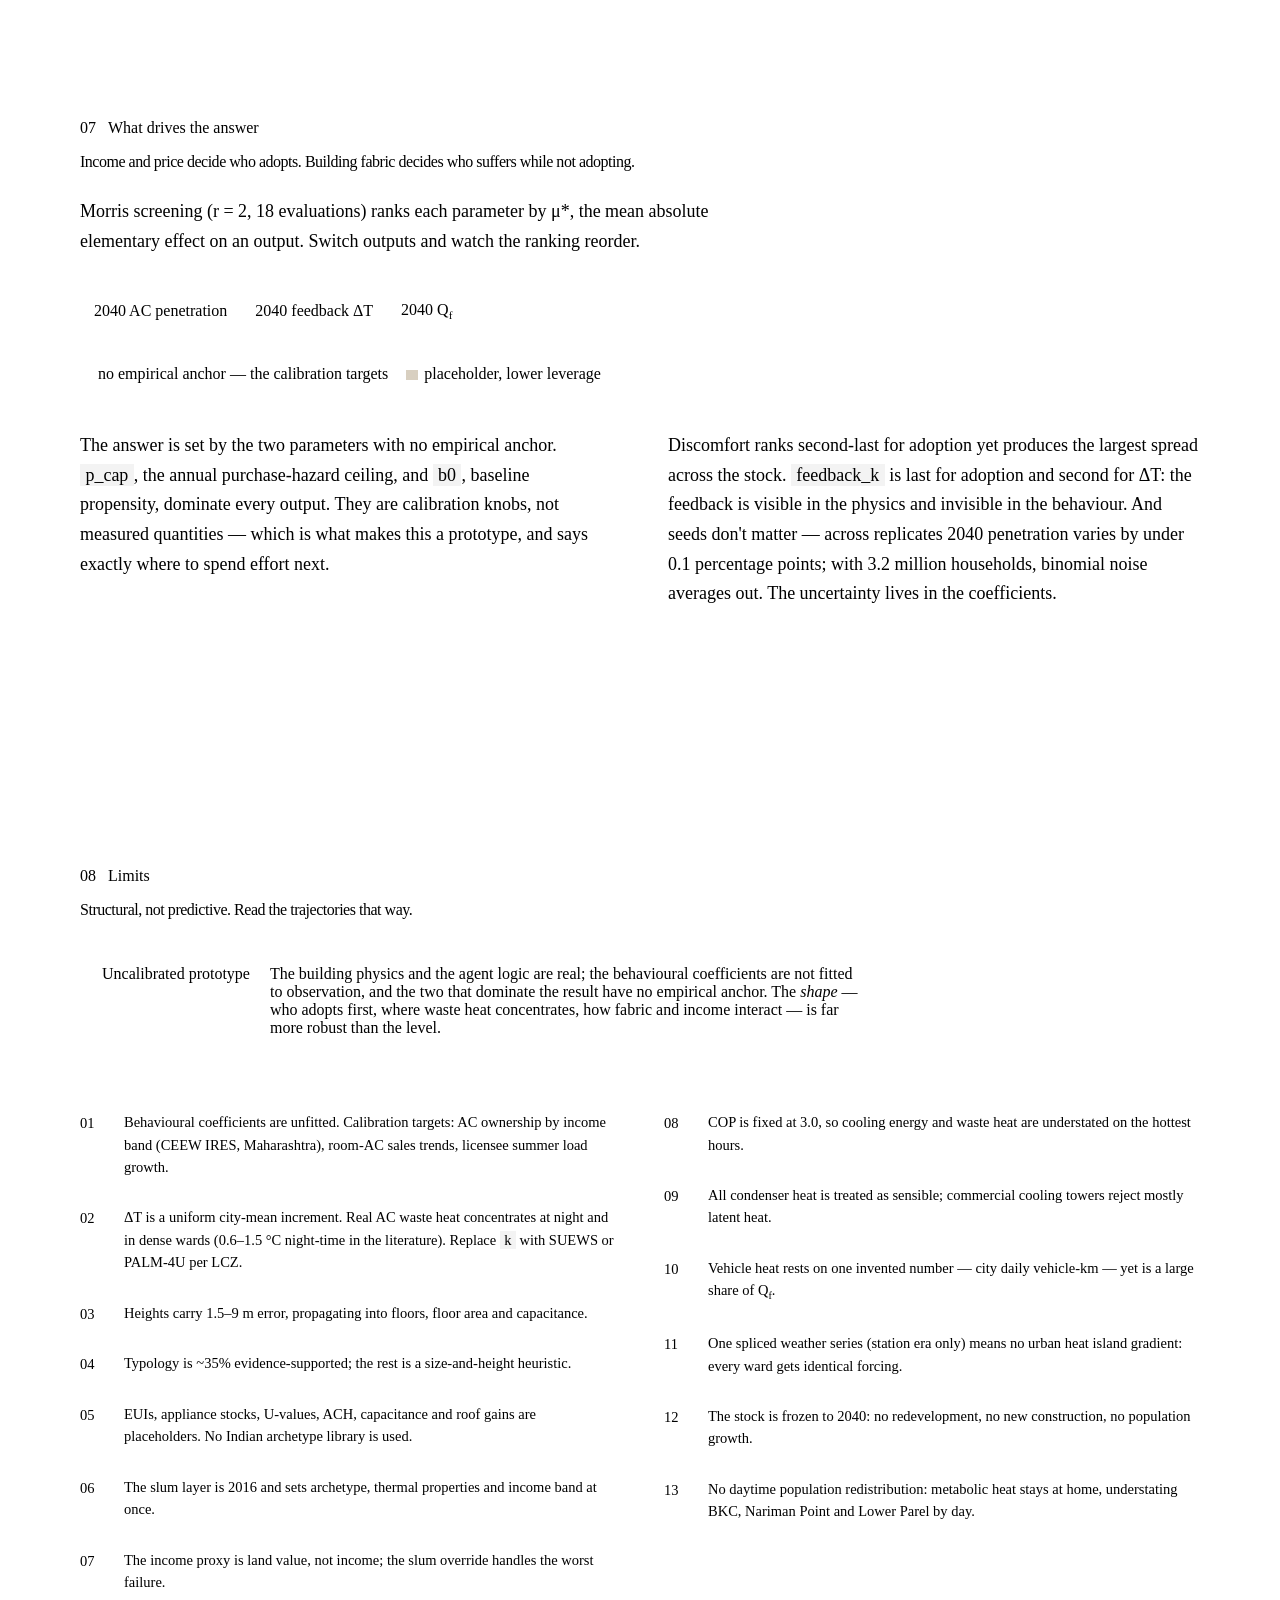
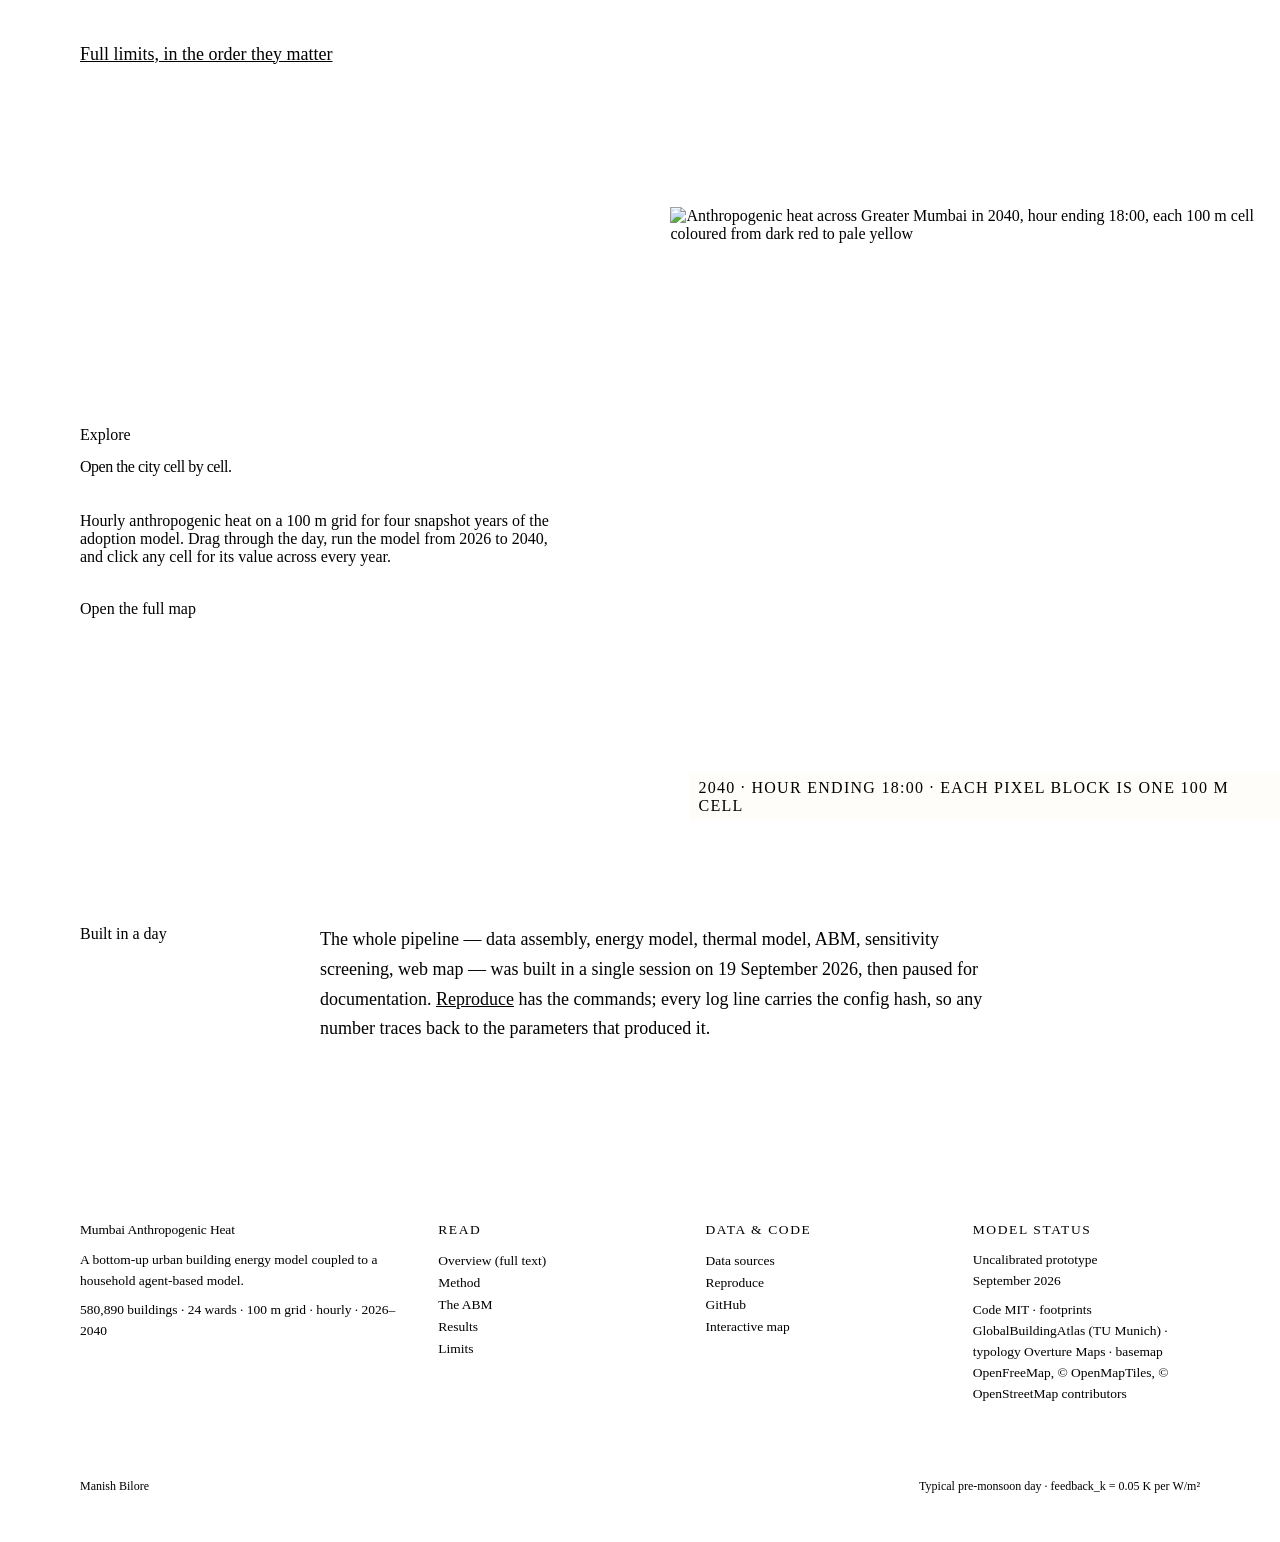
==== commit 688e0fa6: "Basemap: CARTO -> OpenFreeMap Positron (no API key) CARTO basemaps now watermark tiles with "API KEY" ====
--- a/story/index.html
+++ b/story/index.html
@@ -606,7 +606,7 @@
     <div>
       <h4>Model status</h4>
       <p>Uncalibrated prototype<br />September 2026</p>
-      <p class="soft">Code MIT · footprints GlobalBuildingAtlas (TU Munich) · typology Overture Maps · basemap © OpenStreetMap contributors, © CARTO</p>
+      <p class="soft">Code MIT · footprints GlobalBuildingAtlas (TU Munich) · typology Overture Maps · basemap OpenFreeMap, © OpenMapTiles, © OpenStreetMap contributors</p>
     </div>
   </div>
   <div class="fine"><span>Manish Bilore</span><span>Typical pre-monsoon day · feedback_k = 0.05 K per W/m²</span></div>
@@ -639,19 +639,12 @@
     : { top: 80, bottom: 60, left: Math.min(680, innerWidth * 0.46), right: 390 };
 
   const map = new maplibregl.Map({
-    container: "map", interactive: false, attributionControl: { compact: true },
-    style: {
-      version: 8,
-      sources: { base: { type: "raster", tileSize: 256, maxzoom: 19,
-        tiles: ["a", "b", "c", "d"].map((s) => `https://${s}.basemaps.cartocdn.com/light_nolabels/{z}/{x}/{y}@2x.png`),
-        attribution: '© <a href="https://www.openstreetmap.org/copyright">OpenStreetMap</a> © <a href="https://carto.com/attributions">CARTO</a>' } },
-      layers: [
-        { id: "bg", type: "background", paint: { "background-color": "#f6f3ee" } },
-        { id: "base", type: "raster", source: "base", paint: { "raster-opacity": 0.85, "raster-saturation": -1 } },
-      ],
-    },
+    container: "map", interactive: false,
+    attributionControl: { compact: true, customAttribution: H.BASE_ATTRIB },
+    style: H.BASE_STYLE,
     center: [72.88, 19.08], zoom: 10,
   });
+  H.guardBasemap(map);
   map.fitBounds(CITY, { padding: pad("hero"), duration: 0 });
   const places = H.addPlaces(map, maplibregl);
 
@@ -671,6 +664,7 @@
   }
 
   map.on("load", () => {
+    H.prepBase(map);
     map.addSource("qf", { type: "vector", url: "pmtiles://map/tiles/qf_years.pmtiles" });
     ["qfA", "qfB"].forEach((id) => map.addLayer({ id, type: "fill", source: "qf", "source-layer": "qf_years",
       paint: { "fill-color": expr(), "fill-opacity": id === front ? OP : 0,
